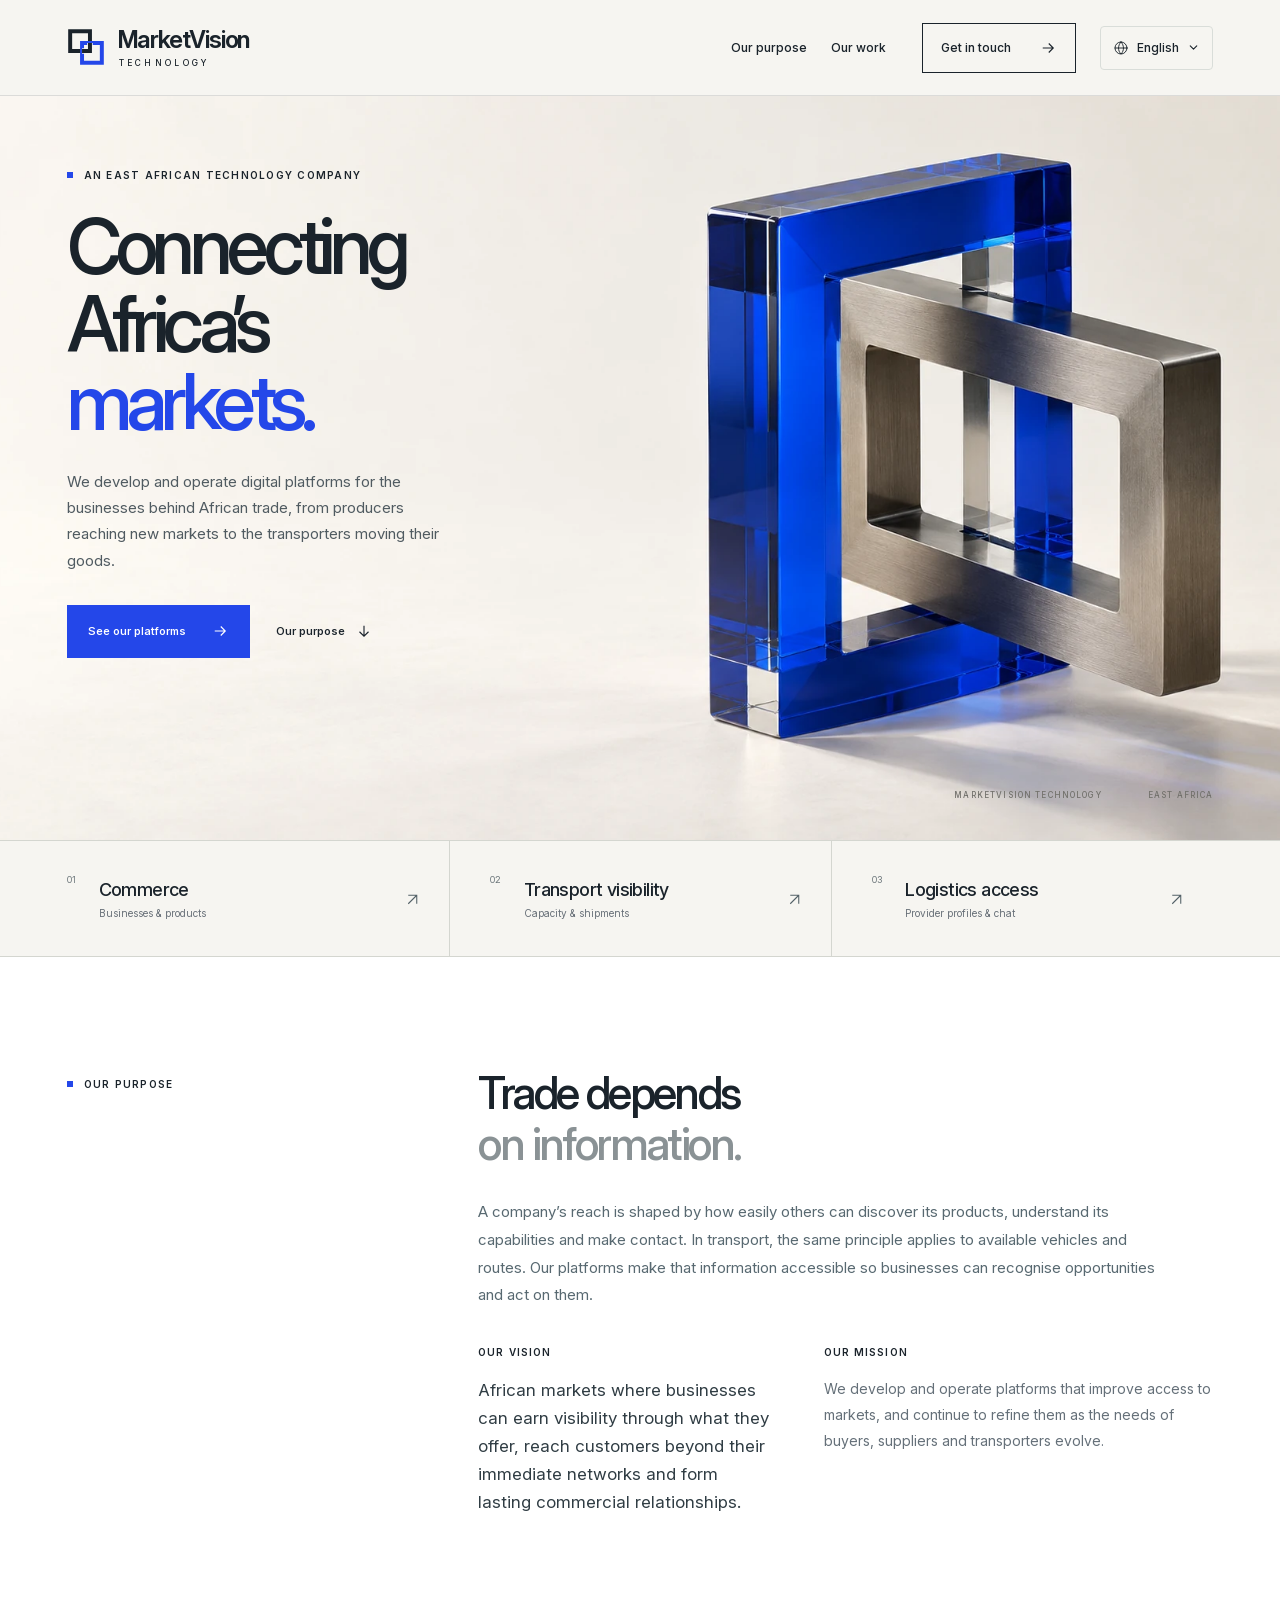
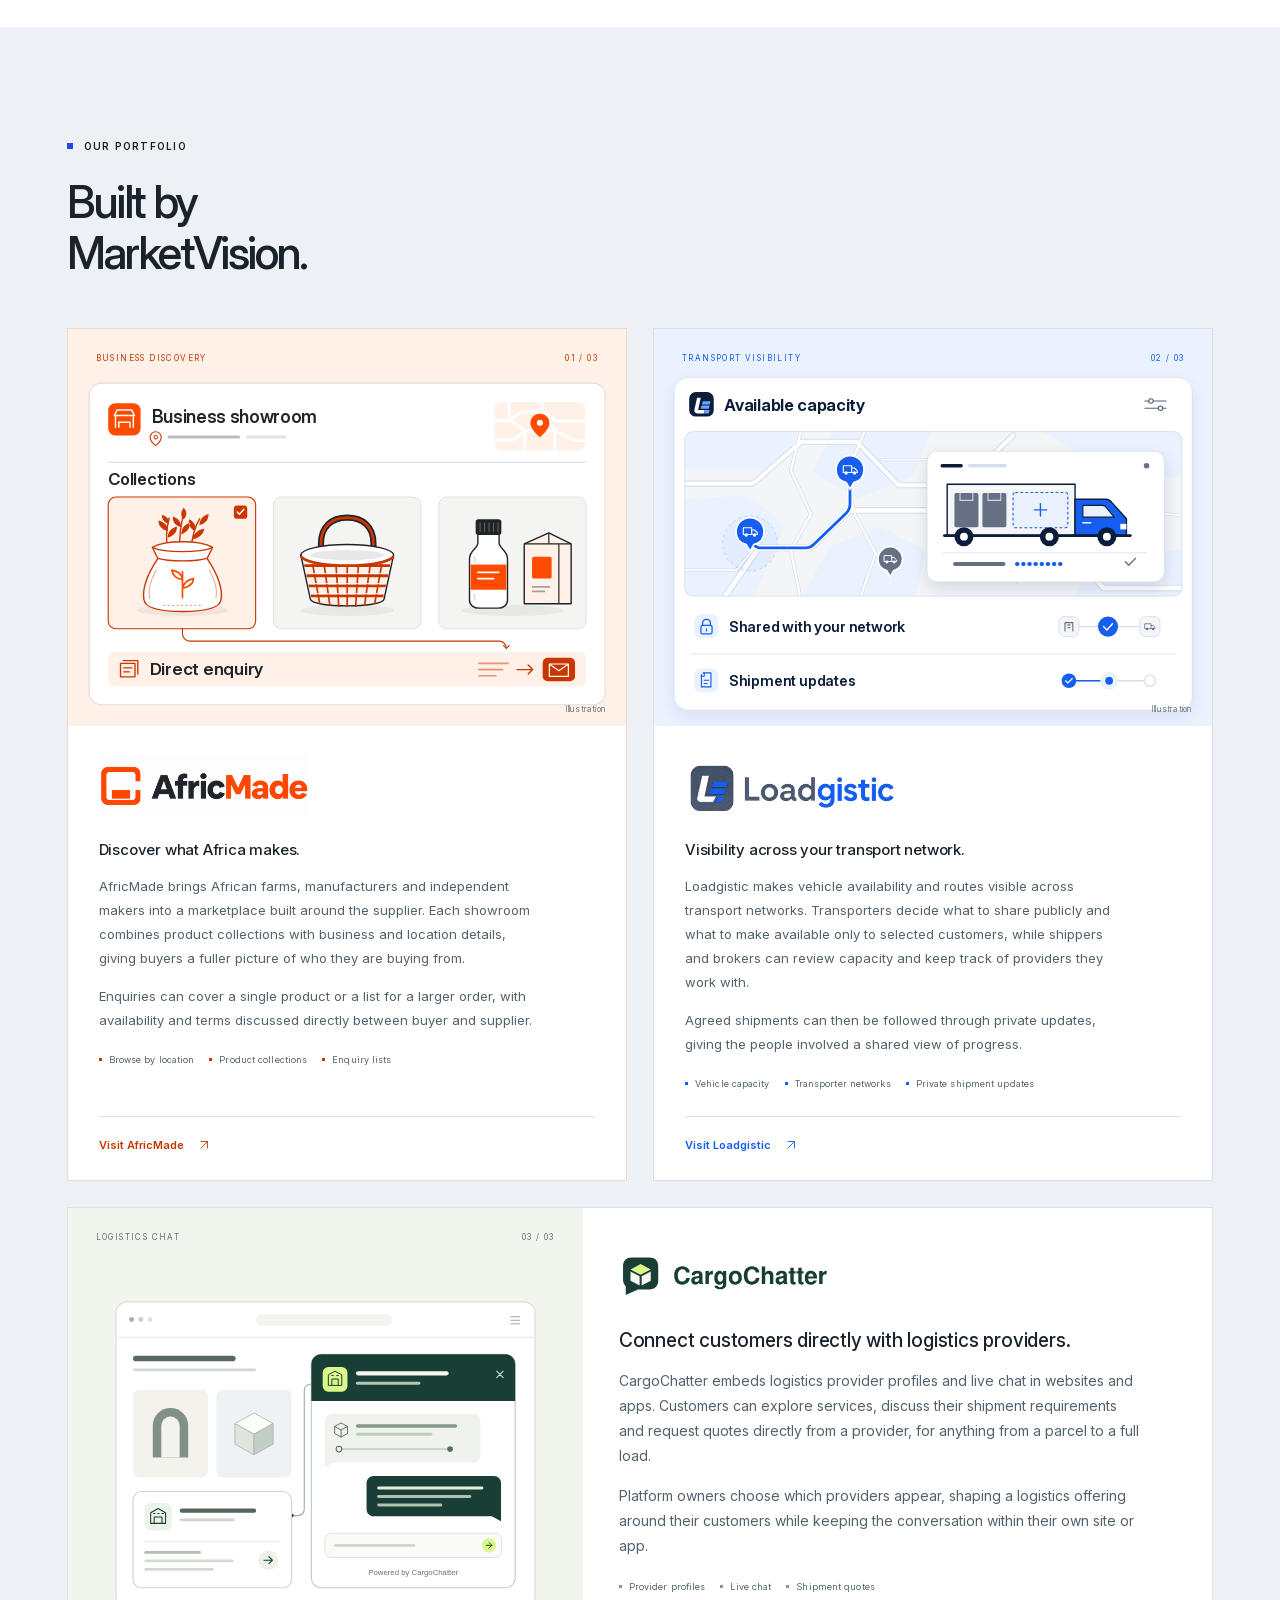
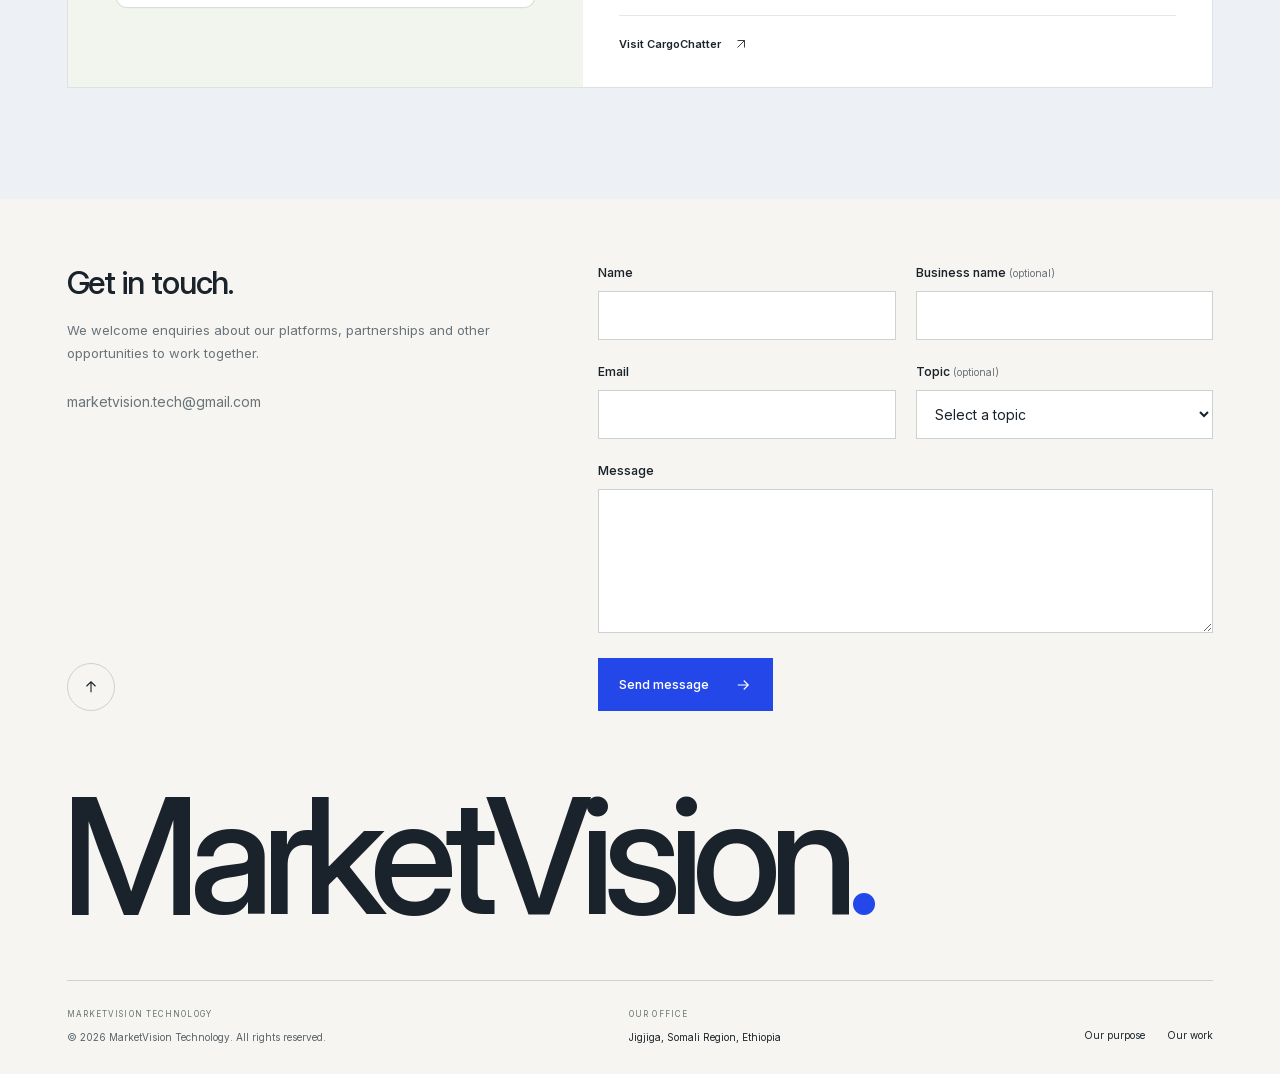
==== index.html @ f19cffad "Present MarketVision as the company behind its own platforms Remove the consulting and client-proces" ====
<!doctype html>
<html lang="en" dir="ltr">
<head>
  <meta charset="utf-8">
  <meta name="viewport" content="width=device-width, initial-scale=1">
  <meta name="theme-color" content="#f6f5f1">
  <title>MarketVision Technology — Connecting Africa’s Markets</title>
  <meta name="description" content="MarketVision Technology develops and operates platforms for African commerce, spanning business discovery, logistics communication and transport visibility.">
  <meta property="og:type" content="website">
  <meta property="og:title" content="MarketVision Technology — Connecting Africa’s Markets">
  <meta property="og:description" content="MarketVision Technology develops and operates platforms for African commerce, spanning business discovery, logistics communication and transport visibility.">
  <meta property="og:url" content="https://marketvisiontech.com/">
  <meta property="og:image" content="https://marketvisiontech.com/assets/marketvision-connect.webp">
  <meta property="og:image:alt" content="Interlocking blue and metal frames">
  <link rel="canonical" href="https://marketvisiontech.com/">
  <link rel="icon" type="image/svg+xml" href="./assets/mark.svg">
  <link rel="preload" href="./assets/inter-variable.woff2" as="font" type="font/woff2" crossorigin>
  <link rel="stylesheet" href="./styles.css?v=20261028-platform-company">
  <script type="application/json" id="site-copy">{"nav.open": "Open navigation", "nav.close": "Close navigation", "validation.required": "Please fill in this field.", "validation.email": "Please enter a valid email address.", "validation.invalid": "Please check this field.", "validation.tooLong": "Please shorten this entry.", "form.check": "Please check the highlighted fields.", "form.sendingButton": "Sending…", "form.unavailable": "The form is unavailable right now. Please try again later.", "form.refreshError": "We couldn’t send your message. Please refresh the page and try again.", "form.sending": "Sending your message…", "form.rejected": "Your message wasn’t sent. Your text is still in the form. Please try again.", "form.success": "Thanks. Your message has been sent.", "form.timeout": "We couldn’t confirm that your message was sent. Your text is still in the form. Please try again later.", "form.error": "We couldn’t confirm that your message was sent. Your text is still in the form. Please try again.", "form.send": "Send message"}</script><script src="./languages.js?v=20261028-platform-company" defer></script><script src="./script.js?v=20261028-platform-company" defer></script>
<meta property="og:locale" content="en_US"><link rel="alternate" hreflang="en" href="https://marketvisiontech.com/"><link rel="alternate" hreflang="am" href="https://marketvisiontech.com/am/"><meta property="og:locale:alternate" content="am_ET"><link rel="alternate" hreflang="om" href="https://marketvisiontech.com/om/"><meta property="og:locale:alternate" content="om_ET"><link rel="alternate" hreflang="so" href="https://marketvisiontech.com/so/"><meta property="og:locale:alternate" content="so_ET"><link rel="alternate" hreflang="x-default" href="https://marketvisiontech.com/"><link rel="stylesheet" href="./languages.css?v=20261028-platform-company"></head>
<body>
  <a class="skip-link" href="#main">Skip to content</a>
  <header class="site-header">
    <div class="wrap header-inner">
      <a class="brand" href="#top" aria-label="MarketVision Technology home">
        <img src="./assets/mark.svg" width="40" height="40" alt="">
        <span class="brand-type" lang="en">MarketVision<span>TECHNOLOGY</span></span>
      </a>
      <nav class="primary-nav" id="primary-nav" aria-label="Main navigation">
        <a href="#vision">Our purpose</a><a href="#platforms">Our work</a><a class="nav-cta" href="#contact">Get in touch <svg aria-hidden="true" viewbox="0 0 24 24"><path d="M5 12h14M13 6l6 6-6 6"></path></svg></a>
      </nav>
    <details class="language-switcher" data-language-switcher>
      <summary aria-label="Choose language: English"><svg class="language-globe" viewbox="0 0 24 24" fill="none" aria-hidden="true"><circle cx="12" cy="12" r="9"></circle><path d="M3 12h18M12 3c5 5 5 13 0 18-5-5-5-13 0-18Z"></path></svg><span class="language-current" lang="en">English</span><svg class="language-chevron" viewbox="0 0 16 16" fill="none" aria-hidden="true"><path d="m4 6 4 4 4-4"></path></svg></summary>
      <div class="language-options" aria-label="Choose language"><a href="./" lang="en" hreflang="en" data-language-link="en" aria-current="page"><span>English</span><svg viewbox="0 0 20 20" fill="none" aria-hidden="true"><path d="m4 10 4 4 8-8"></path></svg></a><a href="./am/" lang="am" hreflang="am" data-language-link="am"><span>አማርኛ</span><svg viewbox="0 0 20 20" fill="none" aria-hidden="true"><path d="m4 10 4 4 8-8"></path></svg></a><a href="./om/" lang="om" hreflang="om" data-language-link="om"><span>Afaan Oromoo</span><svg viewbox="0 0 20 20" fill="none" aria-hidden="true"><path d="m4 10 4 4 8-8"></path></svg></a><a href="./so/" lang="so" hreflang="so" data-language-link="so"><span>Soomaali</span><svg viewbox="0 0 20 20" fill="none" aria-hidden="true"><path d="m4 10 4 4 8-8"></path></svg></a></div>
    </details><button class="menu-toggle" id="menu-toggle" type="button" aria-expanded="false" aria-controls="primary-nav" aria-label="Open menu"><span></span><span></span></button>
      </div>
  </header>
  <main id="main">
    <section class="hero" id="top" aria-labelledby="hero-title">
      <img class="hero-art" src="./assets/marketvision-connect.webp" width="1659" height="948" fetchpriority="high" alt="">
      <div class="wrap hero-inner">
        <div class="hero-copy">
          <p class="eyebrow"><span class="small-square"></span> AN EAST AFRICAN TECHNOLOGY COMPANY</p>
          <h1 id="hero-title">Connecting<br>Africa’s<br><span>markets.</span></h1>
          <p class="hero-description">We develop and operate digital platforms for the businesses behind African trade, from producers reaching new markets to the transporters moving their goods.</p>
          <div class="hero-actions">
            <a class="button button-blue" href="#platforms">See our platforms <svg aria-hidden="true" viewbox="0 0 24 24"><path d="M5 12h14M13 6l6 6-6 6"></path></svg></a>
            <a class="text-link" href="#vision">Our purpose <svg aria-hidden="true" viewbox="0 0 24 24"><path d="M12 5v14m-6-6 6 6 6-6"></path></svg></a>
          </div>
        </div>
        <div class="hero-caption" aria-hidden="true"><span>MARKETVISION TECHNOLOGY</span><span>EAST AFRICA</span></div>
      </div>
      <div class="sector-band"><div class="wrap sector-inner">
        <a href="#africmade"><span class="sector-number">01</span><span>Commerce<small>Businesses &amp; products</small></span><svg aria-hidden="true" viewbox="0 0 24 24"><path d="M6 18 18 6M6 6h12v12"></path></svg></a>
        <a href="#loadgistic"><span class="sector-number">02</span><span>Transport visibility<small>Capacity &amp; shipments</small></span><svg aria-hidden="true" viewbox="0 0 24 24"><path d="M6 18 18 6M6 6h12v12"></path></svg></a>
        <a href="#cargochatter"><span class="sector-number">03</span><span>Logistics access<small>Provider profiles &amp; chat</small></span><svg aria-hidden="true" viewbox="0 0 24 24"><path d="M6 18 18 6M6 6h12v12"></path></svg></a>
      </div></div>
    </section>
    <section class="vision section-space" id="vision" aria-labelledby="vision-title">
      <div class="wrap vision-grid">
        <div class="section-label"><span class="small-square"></span> OUR PURPOSE</div>
        <div class="vision-content">
          <h2 id="vision-title">Trade depends<br><span class="muted-heading">on information.</span></h2>
          <p class="vision-context">A company’s reach is shaped by how easily others can discover its products, understand its capabilities and make contact. In transport, the same principle applies to available vehicles and routes. Our platforms make that information accessible so businesses can recognise opportunities and act on them.</p>
          <div class="vision-copy">
            <div class="purpose-statement"><h3>Our vision</h3><p>African markets where businesses can earn visibility through what they offer, reach customers beyond their immediate networks and form lasting commercial relationships.</p></div>
            <div class="purpose-statement"><h3>Our mission</h3><p>We develop and operate platforms that improve access to markets, and continue to refine them as the needs of buyers, suppliers and transporters evolve.</p></div>
          </div>
        </div>
      </div>
    </section>
    <section class="platforms section-space" id="platforms" aria-labelledby="platforms-title">
      <div class="wrap">
        <div class="section-heading"><div><p class="section-label"><span class="small-square"></span> OUR PORTFOLIO</p><h2 id="platforms-title">Built by<br>MarketVision.</h2></div></div>
        <div class="platform-grid">
          <article id="africmade" class="platform platform-africmade">
            <div class="platform-art"><div class="platform-art-top"><span>BUSINESS DISCOVERY</span><span>01 / 03</span></div><svg xmlns="http://www.w3.org/2000/svg" class="platform-illustration" width="1000" height="650" viewbox="0 0 1000 650" fill="none" role="img" focusable="false" aria-describedby="africmade-desc" aria-label="Illustration of an AfricMade supplier showroom" data-platform-illustration="africmade">
  <title id="africmade-title">AfricMade showroom illustration</title>
  <desc id="africmade-desc">Farm produce, handmade goods and manufactured products in a supplier showroom, with a location map and an enquiry form.</desc>
  <rect width="1000" height="650" fill="#FFF0E8"></rect>
  <rect x="38" y="36" width="924" height="576" rx="22" fill="#FFFFFF" stroke="#DEDFDD" stroke-width="2"></rect>

  <!-- Supplier identity and a small, static geographic-discovery cue. -->
  <rect x="72" y="72" width="58" height="58" rx="13" fill="#FF4B00"></rect>
  <path d="M85 115V94H117V115M91 115V106H111V115M83 94L88 84H114L119 94H83Z" stroke="#FFFFFF" stroke-width="2.6" stroke-linecap="round" stroke-linejoin="round"></path>
  <text x="150" y="107" fill="#202428" font-family="inherit" font-size="32" font-weight="600" letter-spacing="-.6">Business showroom</text>
  <path d="M157 123C151.5 123 147 127.4 147 133C147 140 157 148 157 148S167 140 167 133C167 127.4 162.5 123 157 123Z" stroke="#C93600" stroke-width="2" stroke-linejoin="round"></path>
  <circle cx="157" cy="133" r="3" stroke="#C93600" stroke-width="1.8"></circle>
  <rect x="178" y="130" width="130" height="5" rx="2.5" fill="#202428" opacity=".3"></rect>
  <rect x="319" y="130" width="72" height="5" rx="2.5" fill="#202428" opacity=".12"></rect>
  <rect x="764" y="70" width="162" height="86" rx="12" fill="#FFF0E8"></rect>
  <path d="M790 70V102L818 120V156M764 103H790L813 87H853L874 104H926M849 70V91L872 118V156M764 138H797L817 122H875L906 139H926" stroke="#FFFFFF" stroke-width="5" stroke-linejoin="round"></path>
  <path d="M845 91C835.6 91 828 98.4 828 107.8C828 119 845 133 845 133S862 119 862 107.8C862 98.4 854.4 91 845 91Z" fill="#FF4B00"></path>
  <circle cx="845" cy="107" r="5.5" fill="#FFFFFF"></circle>
  <path d="M72 178H928" stroke="#DEDFDD" stroke-width="2"></path>

  <text x="72" y="218" fill="#202428" font-family="inherit" font-size="30" font-weight="600" letter-spacing="-.45">Collections</text>

  <!-- Three recognizable product types, without invented listings or prices. -->
  <rect x="72" y="240" width="264" height="236" rx="14" fill="#FFF0E8" stroke="#C93600" stroke-width="2"></rect>
  <rect x="368" y="240" width="264" height="236" rx="14" fill="#F4F4F2" stroke="#DEDFDD" stroke-width="1.5"></rect>
  <rect x="664" y="240" width="264" height="236" rx="14" fill="#F4F4F2" stroke="#DEDFDD" stroke-width="1.5"></rect>
  <rect x="297" y="255" width="24" height="24" rx="6" fill="#C93600"></rect>
  <path d="m303 267 4 4 8-9" stroke="#FFFFFF" stroke-width="2.5" stroke-linecap="round" stroke-linejoin="round"></path>

  <!-- Farm produce: a stitched grain sack and three wheat stems. -->
  <ellipse cx="205" cy="443" rx="82" ry="10" fill="#202428" opacity=".06"></ellipse>
  <path d="M179 336C175 316 177 293 181 278M200 337C199 306 203 284 208 268M220 337C221 314 228 291 236 279" stroke="#C93600" stroke-width="2.5" stroke-linecap="round"></path>
  <path d="M179 301C167 298 162 291 162 282C174 285 179 292 179 301ZM179 313C190 309 196 302 195 293C184 296 178 304 179 313ZM181 288C171 285 168 279 168 272C178 274 181 280 181 288ZM202 294C190 290 187 283 188 275C199 279 203 286 202 294ZM203 307C215 302 219 294 218 286C207 290 203 297 203 307ZM207 280C201 274 202 266 207 259C214 266 213 274 207 280ZM227 301C217 295 215 288 217 280C227 285 230 293 227 301ZM223 316C236 313 243 306 244 297C232 299 225 306 223 316ZM235 290C237 278 244 272 252 271C251 283 244 289 235 290Z" fill="#C93600"></path>
  <path d="M151 330C165 322 186 320 205 320C224 320 245 322 259 330L249 350C267 377 278 401 274 424C272 439 246 445 205 445C164 445 138 439 136 424C132 401 143 377 161 350L151 330Z" fill="#FFFFFF" stroke="#C93600" stroke-width="2.5" stroke-linejoin="round"></path>
  <path d="M153 331C173 340 236 340 257 331M161 350C180 356 230 356 249 350" stroke="#C93600" stroke-width="2.3" stroke-linecap="round"></path>
  <path d="M158 371C147 390 143 408 146 422M253 371C264 390 268 408 265 421" stroke="#C93600" stroke-width="2" stroke-linecap="round" opacity=".4"></path>
  <path d="M171 434H239" stroke="#C93600" stroke-width="2" stroke-linecap="round" stroke-dasharray="2 6" opacity=".45"></path>
  <path d="M205 420V374M205 388C193 386 187 379 186 371C197 373 204 380 205 388ZM205 403C217 401 224 394 225 386C214 388 207 395 205 403Z" stroke="#FF4B00" stroke-width="3" stroke-linecap="round" stroke-linejoin="round"></path>

  <!-- Artisan work: a basket with a handle, a defined rim and woven bands. -->
  <ellipse cx="500" cy="443" rx="84" ry="10" fill="#202428" opacity=".06"></ellipse>
  <path d="M453 352V323C453 293 472 277 500 277C528 277 547 293 547 323V352" stroke="#202428" stroke-width="11" stroke-linecap="round"></path>
  <path d="M453 352V323C453 293 472 277 500 277C528 277 547 293 547 323V352" stroke="#C93600" stroke-width="5" stroke-linecap="round"></path>
  <path d="M417 344L434 423C437 439 563 439 566 423L583 344H417Z" fill="#FFF0E8" stroke="#202428" stroke-width="2.5" stroke-linejoin="round"></path>
  <path d="M423 363H577M427 381H573M431 399H569M435 417H565" stroke="#C93600" stroke-width="5"></path>
  <path d="M436 349L451 432M457 349L469 435M479 349L485 437M500 349V437M521 349L515 437M543 349L531 435M564 349L549 432" stroke="#C93600" stroke-width="3"></path>
  <path d="M425 359H575M429 377H571M433 395H567M437 413H563" stroke="#FFFFFF" stroke-width="2" opacity=".8"></path>
  <ellipse cx="500" cy="344" rx="83" ry="19" fill="#FFFFFF" stroke="#202428" stroke-width="2.5"></ellipse>
  <ellipse cx="500" cy="344" rx="67" ry="9" fill="#202428" opacity=".1"></ellipse>
  <path d="M418 348C439 368 561 368 582 348" stroke="#C93600" stroke-width="5" stroke-linecap="round"></path>

  <!-- Manufactured goods: a capped bottle and folded retail packaging. -->
  <ellipse cx="796" cy="443" rx="91" ry="10" fill="#202428" opacity=".06"></ellipse>
  <path d="M817 324L861 304L901 324V431H817V324Z" fill="#FFF0E8" stroke="#202428" stroke-width="2.5" stroke-linejoin="round"></path>
  <path d="M817 324H901M861 304V324M879 325V431" stroke="#202428" stroke-width="2.1" stroke-linejoin="round"></path>
  <rect x="831" y="347" width="35" height="39" rx="3" fill="#FF4B00"></rect>
  <path d="M832 401H862M832 409H853" stroke="#202428" stroke-width="3" stroke-linecap="round" opacity=".4"></path>
  <path d="M734 302H772V322C772 332 787 336 787 350V425C787 434 779 439 770 439H736C727 439 719 434 719 425V350C719 336 734 332 734 322V302Z" fill="#FFFFFF" stroke="#202428" stroke-width="2.5" stroke-linejoin="round"></path>
  <rect x="730" y="280" width="46" height="28" rx="5" fill="#202428"></rect>
  <path d="M738 286V302M746 286V302M754 286V302M762 286V302M770 286V302" stroke="#FFFFFF" stroke-width="1.6" opacity=".35"></path>
  <rect x="721" y="361" width="64" height="45" fill="#FF4B00"></rect>
  <path d="M734 375H771M734 386H762" stroke="#FFFFFF" stroke-width="3.2" stroke-linecap="round"></path>
  <path d="M728 348V357M728 414V424" stroke="#DEDFDD" stroke-width="3" stroke-linecap="round"></path>

  <!-- A selected item joins an enquiry list; the next action is an inbox enquiry. -->
  <path d="M205 476V485C205 492 211 498 218 498H772C779 498 785 504 785 511" stroke="#C93600" stroke-width="2" stroke-linecap="round"></path>
  <path d="m780 506 5 5 5-5" stroke="#C93600" stroke-width="2" stroke-linecap="round" stroke-linejoin="round"></path>
  <rect x="72" y="517" width="856" height="62" rx="12" fill="#FFF0E8"></rect>
  <path d="M94 538H120V562H94V538ZM99 533H125V557M100 546H114M100 553H110" stroke="#C93600" stroke-width="2.4" stroke-linecap="round" stroke-linejoin="round"></path>
  <text x="146" y="559" fill="#202428" font-family="inherit" font-size="31" font-weight="600" letter-spacing="-.45">Direct enquiry</text>
  <path d="M736 538H788M736 549H778M736 560H766" stroke="#C93600" stroke-width="3" stroke-linecap="round" opacity=".5"></path>
  <path d="M804 549H832M824 541L832 549L824 557" stroke="#C93600" stroke-width="2.5" stroke-linecap="round" stroke-linejoin="round"></path>
  <rect x="850" y="528" width="58" height="42" rx="9" fill="#C93600"></rect>
  <path d="M862 539H896V561H862V539ZM863 540L879 551L895 540" stroke="#FFFFFF" stroke-width="2.2" stroke-linecap="round" stroke-linejoin="round"></path>
</svg><span class="illustration-note">Illustration</span></div>
            <div class="platform-content">
              <div class="platform-title"><h3 class="platform-logo-frame"><img class="platform-logo platform-logo-africmade" src="./assets/africmade-logo.webp?v=20261024-showroom" width="1942" height="809" loading="lazy" alt="AfricMade"></h3></div>
              <p class="platform-subtitle">Discover what Africa makes.</p>
              <p>AfricMade brings African farms, manufacturers and independent makers into a marketplace built around the supplier. Each showroom combines product collections with business and location details, giving buyers a fuller picture of who they are buying from.</p>
              <p class="platform-detail">Enquiries can cover a single product or a list for a larger order, with availability and terms discussed directly between buyer and supplier.</p>
              <ul class="feature-list" aria-label="AfricMade features"><li>Browse by location</li><li>Product collections</li><li>Enquiry lists</li></ul>
              <div class="platform-bottom"><a class="external-link" href="https://africmade.com/" target="_blank" rel="noopener noreferrer">Visit AfricMade <svg aria-hidden="true" viewbox="0 0 24 24"><path d="M6 18 18 6M6 6h12v12"></path></svg><span class="sr-only"> (opens in a new tab)</span></a></div>
            </div>
          </article>
          <article id="loadgistic" class="platform platform-loadgistic">
            <div class="platform-art"><div class="platform-art-top"><span>TRANSPORT VISIBILITY</span><span>02 / 03</span></div><svg xmlns="http://www.w3.org/2000/svg" xmlns:xlink="http://www.w3.org/1999/xlink" width="1000" height="650" viewbox="0 0 1000 650" fill="none" class="platform-illustration" role="img" focusable="false" aria-describedby="loadgistic-desc" aria-label="Illustration of the Loadgistic transport map" data-platform-illustration="loadgistic">
  <title id="loadgistic-title">Loadgistic transport map illustration</title>
  <desc id="loadgistic-desc">A map of vehicles and routes beside a truck showing available cargo space, a private sharing option and shipment progress.</desc>
  <defs>
    <filter id="lgv-dashboard-shadow" x="-10%" y="-12%" width="120%" height="130%" color-interpolation-filters="sRGB">
      <fegaussianblur in="SourceAlpha" stddeviation="12" result="lgv-panel-blur"></fegaussianblur>
      <feoffset in="lgv-panel-blur" dy="10" result="lgv-panel-offset"></feoffset>
      <feflood flood-color="#0B1D3A" flood-opacity=".07" result="lgv-panel-color"></feflood>
      <fecomposite in="lgv-panel-color" in2="lgv-panel-offset" operator="in" result="lgv-panel-shadow"></fecomposite>
      <femerge><femergenode in="lgv-panel-shadow"></femergenode><femergenode in="SourceGraphic"></femergenode></femerge>
    </filter>
    <filter id="lgv-truck-shadow" x="-15%" y="-20%" width="130%" height="145%" color-interpolation-filters="sRGB">
      <fegaussianblur in="SourceAlpha" stddeviation="13" result="lgv-truck-blur"></fegaussianblur>
      <feoffset in="lgv-truck-blur" dy="10" result="lgv-truck-offset"></feoffset>
      <feflood flood-color="#0B1D3A" flood-opacity=".12" result="lgv-truck-color"></feflood>
      <fecomposite in="lgv-truck-color" in2="lgv-truck-offset" operator="in" result="lgv-truck-shadow-layer"></fecomposite>
      <femerge><femergenode in="lgv-truck-shadow-layer"></femergenode><femergenode in="SourceGraphic"></femergenode></femerge>
    </filter>
    <clippath id="lgv-map-clip">
      <rect x="54" y="122" width="892" height="296" rx="16"></rect>
    </clippath>
    <g id="lgv-vehicle-glyph" stroke="currentColor" stroke-width="2" stroke-linecap="round" stroke-linejoin="round">
      <path d="M-12-7H3V5H-12Z"></path>
      <path d="M3-3H8L13 2V5H3"></path>
      <circle cx="-7" cy="6" r="3" fill="currentColor" stroke="none"></circle>
      <circle cx="8" cy="6" r="3" fill="currentColor" stroke="none"></circle>
    </g>
  </defs>

  <rect width="1000" height="650" fill="#EAF1FF"></rect>
  <rect x="36" y="26" width="928" height="596" rx="25" fill="#FFFFFF" stroke="#D7DFEB" stroke-width="1.5" filter="url(#lgv-dashboard-shadow)"></rect>

  <!-- Loadgistic's compact mark anchors a single capacity workspace. -->
  <rect x="63" y="52" width="44" height="44" rx="12" fill="#0B1D3A"></rect>
  <g transform="translate(64 52) scale(.087)">
    <path d="M151 120H227L172 370H309L291 440H155C112 440 87 405 97 361L151 120Z" fill="#FFFFFF"></path>
    <path d="M270 191H407C422 191 430 203 424 217L407 257H247L266 203C268 196 276 191 280 191Z M246 279H389C403 279 410 290 405 303L387 346H222L240 292C242 285 244 282 246 279Z M316 370H393C406 370 412 380 407 392L387 440H291L311 384C313 377 315 373 316 370Z" fill="#6BA5FF"></path>
  </g>
  <text x="126" y="86" fill="#0B1D3A" font-size="30" font-weight="650" letter-spacing="-.55" font-family="inherit">Available capacity</text>
  <g stroke="#526375" stroke-width="2" stroke-linecap="round" aria-hidden="true">
    <path d="M879 68H917M879 81H917"></path>
    <circle cx="890" cy="68" r="4" fill="#FFFFFF"></circle>
    <circle cx="907" cy="81" r="4" fill="#FFFFFF"></circle>
  </g>

  <!-- A schematic map uses static pins and unnamed routes, without live positions. -->
  <g clip-path="url(#lgv-map-clip)" aria-hidden="true">
    <rect x="54" y="122" width="892" height="296" fill="#F3F5F7"></rect>
    <path d="M54 122H262L218 191H54Z M54 244L165 237L235 290L178 418H54Z M322 122H497L462 204L364 242L284 195Z M315 329L404 293L488 336L468 418H266Z M696 122H946V207L818 194Z M788 353L946 333V418H752Z" fill="#EAF1FF"></path>
    <g stroke="#D7DFEB" stroke-linecap="round" stroke-linejoin="round">
      <path d="M39 216L177 216L264 141L363 141L438 219L549 219L643 130" stroke-width="11"></path>
      <path d="M117 432L188 331L280 331L351 264L493 264L560 333L742 333L805 403L956 403" stroke-width="12"></path>
      <path d="M266 111L245 192L281 271L245 335L264 430M382 111L344 201L360 272L397 341L366 430" stroke-width="7"></path>
      <path d="M51 371L147 371L204 303M407 173H545M650 392L699 298L803 258L953 274" stroke-width="6"></path>
    </g>
    <g stroke="#FFFFFF" stroke-linecap="round" stroke-linejoin="round">
      <path d="M39 216L177 216L264 141L363 141L438 219L549 219L643 130" stroke-width="7"></path>
      <path d="M117 432L188 331L280 331L351 264L493 264L560 333L742 333L805 403L956 403" stroke-width="8"></path>
      <path d="M266 111L245 192L281 271L245 335L264 430M382 111L344 201L360 272L397 341L366 430" stroke-width="4"></path>
      <path d="M51 371L147 371L204 303M407 173H545M650 392L699 298L803 258L953 274" stroke-width="3"></path>
    </g>

    <circle cx="172" cy="323" r="49" fill="#155EEF" fill-opacity=".035" stroke="#155EEF" stroke-opacity=".25" stroke-width="1.5" stroke-dasharray="5 6"></circle>
    <path d="M172 323L187 331H272C277 331 282 329 286 325L344 269C348 265 351 259 351 253V218" stroke="#FFFFFF" stroke-width="10" stroke-linecap="round" stroke-linejoin="round"></path>
    <path d="M172 323L187 331H272C277 331 282 329 286 325L344 269C348 265 351 259 351 253V218" stroke="#155EEF" stroke-width="5" stroke-linecap="round" stroke-linejoin="round"></path>

    <g transform="translate(172 310)">
      <path d="M0 27L-7 15C-19 12-25 3-25-8C-25-22-14-33 0-33C14-33 25-22 25-8C25 3 19 12 7 15Z" fill="#155EEF" stroke="#FFFFFF" stroke-width="3"></path>
      <use xlink:href="#lgv-vehicle-glyph" transform="translate(0 -8)" color="#FFFFFF"></use>
    </g>
    <g transform="translate(351 199)">
      <path d="M0 27L-7 15C-19 12-25 3-25-8C-25-22-14-33 0-33C14-33 25-22 25-8C25 3 19 12 7 15Z" fill="#155EEF" stroke="#FFFFFF" stroke-width="3"></path>
      <use xlink:href="#lgv-vehicle-glyph" transform="translate(0 -8)" color="#FFFFFF"></use>
    </g>
    <g transform="translate(423 359)">
      <path d="M0 24L-6 13C-16 10-22 2-22-8C-22-20-12-30 0-30C12-30 22-20 22-8C22 2 16 10 6 13Z" fill="#667085" stroke="#FFFFFF" stroke-width="3"></path>
      <use xlink:href="#lgv-vehicle-glyph" transform="translate(0 -8) scale(.87)" color="#FFFFFF"></use>
    </g>
  </g>
  <rect x="54.75" y="122.75" width="890.5" height="294.5" rx="15.25" stroke="#D7DFEB" stroke-width="1.5"></rect>

  <!-- The foreground vehicle makes occupied and available cargo space tangible. -->
  <g aria-hidden="true">
    <rect x="489" y="158" width="425" height="234" rx="18" fill="#FFFFFF" stroke="#D7DFEB" stroke-width="1.5" filter="url(#lgv-truck-shadow)"></rect>
    <rect x="513" y="181" width="40" height="6" rx="3" fill="#0B1D3A"></rect>
    <rect x="562" y="181" width="70" height="6" rx="3" fill="#D7DFEB"></rect>
    <circle cx="882" cy="184" r="5" fill="#667085"></circle>

    <path d="M525 217H754V309H525Z" fill="#F3F5F7" stroke="#0B1D3A" stroke-width="2.5" stroke-linejoin="round"></path>
    <path d="M533 224H746" stroke="#FFFFFF" stroke-width="2"></path>
    <rect x="538" y="233" width="43" height="61" rx="3" fill="#667085"></rect>
    <rect x="588" y="233" width="43" height="61" rx="3" fill="#667085"></rect>
    <path d="M548 233V246H571V233M598 233V246H621V233" stroke="#FFFFFF" stroke-opacity=".7" stroke-width="2"></path>
    <rect x="643" y="232" width="98" height="63" rx="4" fill="#EAF1FF" stroke="#155EEF" stroke-width="2" stroke-dasharray="5 4"></rect>
    <path d="M681 263H703M692 252V274" stroke="#155EEF" stroke-width="2.5" stroke-linecap="round"></path>

    <path d="M754 244H809C814 244 817 246 820 250L846 279V309H754Z" fill="#155EEF" stroke="#0B1D3A" stroke-width="2.5" stroke-linejoin="round"></path>
    <path d="M768 255H803C806 255 808 256 810 259L824 276H768Z" fill="#EAF1FF" stroke="#0B1D3A" stroke-width="2" stroke-linejoin="round"></path>
    <path d="M768 286H782" stroke="#FFFFFF" stroke-width="2.5" stroke-linecap="round"></path>
    <path d="M835 288H846V298H835Z" fill="#FFFFFF"></path>
    <path d="M520 309H853" stroke="#0B1D3A" stroke-width="5" stroke-linecap="round"></path>
    <circle cx="555" cy="311" r="17" fill="#0B1D3A"></circle>
    <circle cx="555" cy="311" r="7" fill="#FFFFFF"></circle>
    <circle cx="708" cy="311" r="17" fill="#0B1D3A"></circle>
    <circle cx="708" cy="311" r="7" fill="#FFFFFF"></circle>
    <circle cx="811" cy="311" r="17" fill="#0B1D3A"></circle>
    <circle cx="811" cy="311" r="7" fill="#FFFFFF"></circle>
    <path d="M518 340H882" stroke="#D7DFEB" stroke-width="1.5" stroke-linecap="round"></path>
    <path d="M539 360H626" stroke="#667085" stroke-width="7" stroke-linecap="round"></path>
    <path d="M650 360H737" stroke="#155EEF" stroke-width="7" stroke-linecap="round" stroke-dasharray="1 10"></path>
    <path d="M844 356L850 362L862 350" stroke="#667085" stroke-width="2.5" stroke-linecap="round" stroke-linejoin="round"></path>
  </g>

  <!-- Wide rows preserve the translated labels and keep the sharing model visible. -->
  <path d="M65 521H935" stroke="#D7DFEB" stroke-width="1.5"></path>
  <g aria-hidden="true">
    <rect x="72" y="450" width="43" height="43" rx="12" fill="#EAF1FF"></rect>
    <path d="M87 470V466C87 462 90 459 94 459C98 459 101 462 101 466V470" stroke="#155EEF" stroke-width="2.2" stroke-linecap="round"></path>
    <rect x="84" y="470" width="20" height="15" rx="3" stroke="#155EEF" stroke-width="2.2"></rect>
    <path d="M94 476V480" stroke="#155EEF" stroke-width="2" stroke-linecap="round"></path>
    <path d="M760 472H803M823 472H871" stroke="#D7DFEB" stroke-width="2.5" stroke-linecap="round"></path>
    <rect x="725" y="454" width="36" height="36" rx="10" fill="#F3F5F7" stroke="#D7DFEB" stroke-width="1.5"></rect>
    <path d="M736 480V465H750V480M741 469H745M741 474H745" stroke="#667085" stroke-width="2" stroke-linecap="round" stroke-linejoin="round"></path>
    <circle cx="813" cy="472" r="18" fill="#155EEF"></circle>
    <path d="M805 472L811 478L821 467" stroke="#FFFFFF" stroke-width="2.5" stroke-linecap="round" stroke-linejoin="round"></path>
    <rect x="870" y="454" width="36" height="36" rx="10" fill="#F3F5F7" stroke="#D7DFEB" stroke-width="1.5"></rect>
    <use xlink:href="#lgv-vehicle-glyph" transform="translate(888 472) scale(.72)" color="#667085"></use>
  </g>
  <text x="134" y="481" fill="#0B1D3A" font-size="26" font-weight="600" letter-spacing="-.35" font-family="inherit">Shared with your network</text>

  <g aria-hidden="true">
    <rect x="72" y="547" width="43" height="43" rx="12" fill="#EAF1FF"></rect>
    <path d="M88 555H102V580H85V558" stroke="#155EEF" stroke-width="2" stroke-linecap="round" stroke-linejoin="round"></path>
    <path d="M90 555V561H84M90 568H98M90 574H95" stroke="#155EEF" stroke-width="2" stroke-linecap="round" stroke-linejoin="round"></path>
    <path d="M744 569H888" stroke="#D7DFEB" stroke-width="3" stroke-linecap="round"></path>
    <path d="M744 569H815" stroke="#155EEF" stroke-width="3" stroke-linecap="round"></path>
    <circle cx="743" cy="569" r="13" fill="#155EEF"></circle>
    <path d="M737 569L741 573L749 565" stroke="#FFFFFF" stroke-width="2" stroke-linecap="round" stroke-linejoin="round"></path>
    <circle cx="815" cy="569" r="16" fill="#EAF1FF"></circle>
    <circle cx="815" cy="569" r="8" fill="#155EEF" stroke="#FFFFFF" stroke-width="2"></circle>
    <circle cx="888" cy="569" r="10" fill="#FFFFFF" stroke="#D7DFEB" stroke-width="2.5"></circle>
  </g>
  <text x="134" y="578" fill="#0B1D3A" font-size="26" font-weight="600" letter-spacing="-.35" font-family="inherit">Shipment updates</text>
</svg><span class="illustration-note">Illustration</span></div>
            <div class="platform-content">
              <div class="platform-title"><h3><img class="platform-logo" src="./assets/loadgistic-logo.png" width="1510" height="390" loading="lazy" alt="Loadgistic"></h3></div>
              <p class="platform-subtitle">Visibility across your transport network.</p>
              <p>Loadgistic makes vehicle availability and routes visible across transport networks. Transporters decide what to share publicly and what to make available only to selected customers, while shippers and brokers can review capacity and keep track of providers they work with.</p>
              <p class="platform-detail">Agreed shipments can then be followed through private updates, giving the people involved a shared view of progress.</p>
              <ul class="feature-list" aria-label="Loadgistic features"><li>Vehicle capacity</li><li>Transporter networks</li><li>Private shipment updates</li></ul>
              <div class="platform-bottom"><a class="external-link" href="https://loadgistic.com/" target="_blank" rel="noopener noreferrer">Visit Loadgistic <svg aria-hidden="true" viewbox="0 0 24 24"><path d="M6 18 18 6M6 6h12v12"></path></svg><span class="sr-only"> (opens in a new tab)</span></a></div>
            </div>
          </article>
        </div>
        <article id="cargochatter" class="portfolio-business" aria-labelledby="cargochatter-name">
          <div class="business-art">
            <div class="platform-art-top"><span>LOGISTICS CHAT</span><span>03 / 03</span></div>
            <img src="./assets/cargochatter-visual.svg" width="640" height="520" loading="lazy" decoding="async" alt="Illustration of a logistics provider profile beside a chat window on a business website">
          </div>
          <div class="platform-content business-content">
            <div class="platform-title"><h3 id="cargochatter-name"><img class="platform-logo" src="./assets/cargochatter-logo.svg" width="311" height="64" loading="lazy" alt="CargoChatter"></h3></div>
            <p class="platform-subtitle">Connect customers directly with logistics providers.</p>
            <p>CargoChatter embeds logistics provider profiles and live chat in websites and apps. Customers can explore services, discuss their shipment requirements and request quotes directly from a provider, for anything from a parcel to a full load.</p>
            <p class="platform-detail">Platform owners choose which providers appear, shaping a logistics offering around their customers while keeping the conversation within their own site or app.</p>
            <ul class="feature-list" aria-label="CargoChatter features"><li>Provider profiles</li><li>Live chat</li><li>Shipment quotes</li></ul>
            <div class="platform-bottom"><a class="external-link" href="https://cargochatter.com/" target="_blank" rel="noopener noreferrer">Visit CargoChatter <svg aria-hidden="true" viewbox="0 0 24 24"><path d="M6 18 18 6M6 6h12v12"></path></svg><span class="sr-only"> (opens in a new tab)</span></a></div>
          </div>
        </article>
      </div>
    </section>
    </main>
  <footer class="site-footer" id="contact"><div class="wrap">
    <div class="footer-top has-contact-form">
      <div class="contact-copy">
        <h2 id="contact-title">Get in touch.</h2>
        <p>We welcome enquiries about our platforms, partnerships and other opportunities to work together.</p>
        <p class="contact-address">marketvision.tech@gmail.com</p>
      </div>
      <div class="contact-form-panel" id="contact-form-panel">
        <p class="contact-form-availability" id="contact-form-availability" role="status">The form is unavailable right now. Please try again later.</p>
        <noscript><p class="contact-noscript">Please enable JavaScript to submit this form.</p></noscript>
        <form class="contact-form" id="contact-form" action="https://api.web3forms.com/submit" method="post" aria-labelledby="contact-title">
          <div class="contact-form-grid">
            <label class="contact-field" for="contact-name">Name
              <input id="contact-name" name="name" type="text" autocomplete="name" maxlength="120" required>
            </label>
            <label class="contact-field" for="contact-business">Business name <span class="field-optional">(optional)</span>
              <input id="contact-business" name="business" type="text" autocomplete="organization" maxlength="160">
            </label>
            <label class="contact-field" for="contact-email">Email
              <input id="contact-email" name="email" type="email" autocomplete="email" maxlength="254" required>
            </label>
            <label class="contact-field" for="contact-topic">Topic <span class="field-optional">(optional)</span>
              <select id="contact-topic" name="topic">
                <option value="">Select a topic</option>
                <option value="General enquiry">General enquiry</option>
                <option value="Our platforms">Our platforms</option>
                <option value="Partnerships">Partnerships</option>
                </select>
            </label>
            <label class="contact-field contact-field-message" for="contact-message">Message
              <textarea id="contact-message" name="message" rows="5" maxlength="5000" required></textarea>
            </label>
          </div>
          <input class="contact-honeypot" id="contact-botcheck" name="botcheck" type="checkbox" tabindex="-1" autocomplete="off" aria-hidden="true">
          <button class="button button-blue contact-submit" id="contact-submit" type="submit" disabled><span id="contact-submit-label">Send message</span><svg aria-hidden="true" viewbox="0 0 24 24"><path d="M5 12h14M13 6l6 6-6 6"></path></svg></button>
          <p class="contact-form-status" id="contact-form-status" role="status" aria-live="polite" aria-atomic="true" tabindex="-1" hidden></p>
        </form>
      </div>
      <a class="back-top" href="#top" aria-label="Back to top"><svg aria-hidden="true" viewbox="0 0 24 24"><path d="M12 19V5m-6 6 6-6 6 6"></path></svg></a>
    </div>
    <div class="footer-wordmark" aria-hidden="true" lang="en">MarketVision<span>.</span></div>
    <div class="footer-bottom"><div><span class="footer-label">MARKETVISION TECHNOLOGY</span><p>© <span id="copyright-year">2026</span> MarketVision Technology. <span>All rights reserved.</span></p></div><div><span class="footer-label">OUR OFFICE</span><address>Jigjiga, Somali Region, Ethiopia</address></div><nav aria-label="Footer navigation"><a href="#vision">Our purpose</a><a href="#platforms">Our work</a></nav></div>
  </div></footer>
  <script src="./form-config.js?v=20261023-active"></script>
</body>
</html>
---- styles.css ----
@font-face{font-family:Inter;src:url("./assets/inter-variable.woff2") format("woff2");font-style:normal;font-weight:100 900;font-display:swap}
:root{--canvas:#f6f5f1;--paper:#fff;--ink:#1a232b;--muted:#687078;--blue:#2447e9;--line:#d9ddd9;--max:1320px;--gutter:clamp(24px,5.2vw,80px);--dark:#17272e}
*,*::before,*::after{box-sizing:border-box}
html{scroll-behavior:smooth;scroll-padding-top:100px}
body{margin:0;background:var(--canvas);color:var(--ink);font-family:Inter,Arial,sans-serif;-webkit-font-smoothing:antialiased}
body.menu-open{overflow:hidden}a{color:inherit;text-decoration:none}button{font:inherit}img{display:block;max-width:100%;height:auto}svg{display:block}
button,a,summary{-webkit-tap-highlight-color:transparent}
a:focus-visible,button:focus-visible,summary:focus-visible{outline:3px solid var(--blue);outline-offset:6px}
::selection{background:#dbe4ff;color:#12284c}
.wrap{width:calc(100% - var(--gutter)*2);max-width:var(--max);margin-inline:auto}
.sr-only{position:absolute;width:1px;height:1px;padding:0;margin:-1px;overflow:hidden;clip:rect(0,0,0,0);white-space:nowrap;border:0}
.skip-link{position:fixed;left:20px;top:-100px;z-index:100;background:var(--ink);color:white;padding:14px 20px}.skip-link:focus{top:12px}
.site-header{height:96px;position:relative;z-index:20;background:var(--canvas);border-bottom:1px solid rgba(26,35,43,.12)}
.header-inner{height:100%;display:flex;align-items:center;justify-content:space-between;gap:30px}
.brand{display:inline-flex;align-items:center;gap:12px;flex-shrink:0}.brand img{width:38px;height:38px}
.brand-type{font-size:24px;font-weight:620;letter-spacing:-1.2px;line-height:1.1}
.brand-type>span{display:block;letter-spacing:3.3px;font-size:8.5px;font-weight:500;margin-top:6px;padding-left:2px}
.primary-nav{display:flex;align-items:center;gap:34px;font-size:12px;font-weight:520}
.primary-nav>a:not(.nav-cta){position:relative;padding:10px 0}
.primary-nav>a:not(.nav-cta)::after{content:"";position:absolute;bottom:2px;left:0;width:100%;height:1px;background:currentColor;transform:scaleX(0);transform-origin:left;transition:transform .2s}
.primary-nav>a:hover::after{transform:scaleX(1)}
.nav-cta{display:flex;align-items:center;justify-content:space-between;gap:28px;padding:15px 18px;border:1px solid var(--ink);margin-left:12px;transition:background .2s,color .2s}
.nav-cta:hover{background:var(--ink);color:white}
.nav-cta svg,.button svg,.text-link svg,.external-link svg,.sector-inner svg,.back-top svg{width:18px;height:18px;fill:none;stroke:currentColor;stroke-width:1.5;flex-shrink:0}
.menu-toggle{display:none}
.hero{position:relative;isolation:isolate;overflow:hidden}
.hero-art{position:absolute;inset:0 0 auto;width:100%;height:calc(100% - 116px);object-fit:cover;object-position:center;z-index:-1;mix-blend-mode:multiply}
.hero-inner{position:relative;min-height:744px;padding-top:71px;padding-bottom:76px;display:flex;align-items:flex-start}
.hero-copy{position:relative;z-index:1;width:57%;max-width:650px}
.eyebrow,.section-label{font-size:10px;letter-spacing:1.25px;line-height:1.6;font-weight:600;display:flex;align-items:center;gap:11px;margin:0 0 25px}
.small-square{width:6px;height:6px;background:var(--blue);display:inline-block;flex-shrink:0}
.hero h1{font-size:clamp(62px,6vw,88px);font-weight:520;line-height:1.015;letter-spacing:-5.6px;margin:0 0 27px}
.hero h1>span{color:var(--blue)}
.hero-description{font-size:15px;line-height:1.75;max-width:398px;margin:0;color:#505b61}
.hero-actions{display:flex;align-items:center;gap:26px;margin-top:31px}
.button{display:inline-flex;align-items:center;justify-content:space-between;gap:25px;min-height:53px;padding:17px 21px;font-size:11px;font-weight:550;transition:background .2s,transform .2s}
.button-blue{background:var(--blue);color:white}.button-blue:hover{background:#1735c6;transform:translateY(-2px)}
.text-link{display:inline-flex;align-items:center;gap:10px;font-size:11px;font-weight:550;padding-block:9px}
.text-link:hover{text-decoration:underline;text-underline-offset:6px}
.hero-caption{position:absolute;bottom:40px;right:0;display:flex;gap:46px;font-size:8px;font-weight:500;letter-spacing:1.15px;color:#72716c}
.sector-band{position:relative;border-block:1px solid #d4d6d0;background:rgba(246,245,241,.92)}
.sector-inner{display:grid;grid-template-columns:repeat(3,1fr)}
.sector-inner>a{display:flex;align-items:center;gap:23px;padding:29px 28px 28px 0;min-height:115px}
.sector-inner>a+a{border-left:1px solid #d4d6d0;padding-left:40px}
.sector-inner>a>span:not(.sector-number){font-size:18px;letter-spacing:-.6px;font-weight:500}
.sector-inner small{display:block;font-size:10px;letter-spacing:0;color:var(--muted);margin-top:7px;font-weight:400}
.sector-number{font-size:9px;align-self:flex-start;padding-top:4px;color:#6d777b}
.sector-inner svg{margin-left:auto;width:17px;height:17px;transition:transform .2s;color:#536167}
.sector-inner>a:hover svg{transform:translate(2px,-2px);color:var(--blue)}
.section-space{padding-block:111px}
.vision{background:white}.vision-grid{display:grid;grid-template-columns:1fr 2.06fr;gap:55px}
.vision-grid>.section-label{align-self:start;margin-top:8px;max-width:175px}
h2{font-size:clamp(37px,3.5vw,53px);letter-spacing:-2.6px;line-height:1.14;font-weight:520;margin:0}
.muted-heading{color:#8a9295}
.vision-copy{display:grid;grid-template-columns:.86fr 1.14fr;gap:52px;margin-top:36px}
.vision-copy p{font-size:14px;line-height:1.85;color:#657079;margin:0}
.purpose-statement h3{font-size:10px;line-height:1.5;letter-spacing:1.05px;text-transform:uppercase;color:var(--ink);font-weight:600;margin:0 0 16px}
.purpose-statement:first-child p{font-size:17px;line-height:1.65;color:#303d44}
.platforms{background:#edf0f4}
.section-heading{display:flex;justify-content:space-between;align-items:flex-end;gap:55px;margin-bottom:49px}
.section-heading .section-label{margin-bottom:23px}
.section-heading>p{font-size:14px;line-height:1.8;color:#627078;max-width:282px;margin:0 0 5px}
.platform-grid{display:grid;grid-template-columns:1fr 1fr;gap:26px}
.platform{background:white;min-width:0;border:1px solid #dce1e5;display:flex;flex-direction:column}
.platform-africmade{--platform-accent:#c93600;--platform-canvas:#fff0e8;--platform-border:#ecd9cf;border-color:var(--platform-border)}
.platform-loadgistic{--platform-accent:#155eef;--platform-canvas:#eaf1ff;--platform-border:#d7dfeb;border-color:var(--platform-border)}
.platform-art{position:relative;background:var(--platform-canvas,#efeee8);overflow:hidden}
.platform-art-top{display:flex;justify-content:space-between;position:relative;z-index:1;padding:24px 28px 0;font-size:8px;letter-spacing:1.4px;color:#687376}
.platform .platform-art-top{color:var(--platform-accent)}
.platform .external-link{color:var(--platform-accent)}
.platform .external-link:hover{text-decoration:underline;text-underline-offset:4px}
.platform .feature-list li::before{background:var(--platform-accent)}
.platform .platform-bottom{border-top-color:var(--platform-border)}
.platform-art img{width:100%;height:auto;aspect-ratio:1000/650;object-fit:contain}
.illustration-note{position:absolute;bottom:12px;right:20px;font-size:8px;letter-spacing:.2px;color:#748087}
.platform-content{padding:30px 31px 28px;display:flex;flex-direction:column;flex:1}
.platform-title{display:flex;align-items:center;justify-content:space-between;gap:14px;margin-bottom:21px}
.platform-title h3{font-size:31px;font-weight:580;line-height:1;letter-spacing:-1.4px;margin:0;min-width:0}
.platform-logo{width:210px;height:62px;object-fit:contain;object-position:left center}
.platform-logo-frame{position:relative;width:210px;height:62px;overflow:hidden}
.platform-logo-africmade{position:absolute;width:120%;max-width:none;height:auto;left:-10%;top:50%;transform:translateY(-50%)}
.platform-content>p{font-size:13px;color:#52626c;line-height:1.85;margin:0;max-width:440px}
.platform-content>p.platform-detail{margin-top:14px}
.platform-content>p.platform-subtitle{font-size:15px;line-height:1.5;font-weight:500;color:var(--ink);margin-bottom:12px;letter-spacing:-.2px}
.feature-list{display:flex;gap:9px 15px;flex-wrap:wrap;margin:22px 0 27px;padding:0;list-style:none}
.feature-list li{font-size:9px;letter-spacing:.1px;color:#52636b;display:flex;align-items:center;gap:7px}
.feature-list li::before{content:"";width:3px;height:3px;background:#8597a1}
.platform-bottom{border-top:1px solid #e4e7e7;padding-top:21px;margin-top:auto;display:flex;align-items:center;justify-content:space-between;gap:14px;flex-wrap:wrap}
.external-link{display:inline-flex;align-items:center;gap:13px;font-size:11px;font-weight:600}
.external-link svg{width:14px;height:14px;transition:transform .2s}.external-link:hover{color:var(--blue)}.external-link:hover svg{transform:translate(2px,-2px)}
.transition-note{font-size:8px;line-height:1.5;color:#7d878b}
.site-footer{padding-block:65px 29px}.footer-top{display:flex;align-items:center;justify-content:space-between;margin-bottom:57px}
.contact-copy{max-width:600px;min-width:0}.contact-copy h2{font-size:32px;letter-spacing:-1.1px;line-height:1.2}.contact-copy>p{font-size:13px;line-height:1.8;color:#68747b;margin:16px 0 20px;max-width:430px}.contact-copy>p.contact-address{font-size:14px;color:#68747b;margin-top:24px;overflow-wrap:anywhere}
.contact-form-availability[hidden],.contact-form-status[hidden],.contact-honeypot{display:none!important}
.footer-top.has-contact-form{display:grid;grid-template-columns:minmax(0,.85fr) minmax(0,1.15fr);grid-template-areas:"copy form" "back form";column-gap:clamp(36px,6vw,88px);row-gap:36px;align-items:start}
.has-contact-form .contact-copy{grid-area:copy}.has-contact-form .contact-form-panel{grid-area:form;min-width:0}.has-contact-form>.back-top{grid-area:back;align-self:end;position:static}
.contact-form{margin:0}.contact-form-grid{display:grid;grid-template-columns:minmax(0,1fr) minmax(0,1fr);gap:23px 20px}
.contact-field{display:block;min-width:0;font-size:12px;line-height:1.5;font-weight:550}.field-optional{color:var(--muted);font-size:10px;font-weight:400}
.contact-field input,.contact-field select,.contact-field textarea{display:block;width:100%;min-width:0;margin-top:9px;border:1px solid #cbd2cf;border-radius:0;background:#fff;color:var(--ink);padding:13px 14px;font:400 14px/1.5 Inter,Arial,sans-serif;min-height:49px;transition:border-color .2s}
.contact-field select{padding-right:30px}.contact-field textarea{min-height:144px;resize:vertical}.contact-field-message{grid-column:1/-1}
.contact-field input:hover,.contact-field select:hover,.contact-field textarea:hover{border-color:#929e9e}.contact-field input:focus-visible,.contact-field select:focus-visible,.contact-field textarea:focus-visible{outline:2px solid var(--blue);outline-offset:3px;border-color:var(--blue)}
.contact-field input:disabled,.contact-field select:disabled,.contact-field textarea:disabled{color:#68747b;background:#f0f1ed;cursor:wait}
.contact-submit{border:0;margin-top:25px;min-width:167px;cursor:pointer;font-size:12px}.contact-submit:disabled{cursor:not-allowed;background:#6d7fc7;transform:none}.contact-form[aria-busy="true"] .contact-submit:disabled{cursor:wait}
.contact-form-status{font-size:12px;line-height:1.75;margin:19px 0 0;padding:13px 15px;border-left:2px solid var(--blue);color:#334653;background:#edf0f8}.contact-form-status[data-state="error"]{color:#743627;border-color:#a4543c;background:#f5ece6}.contact-form-status[data-state="success"]{color:#285547;border-color:#507a68;background:#eaf0e9}.contact-form-status:focus{outline:2px solid var(--blue);outline-offset:3px}
.contact-form-availability{font-size:12px;line-height:1.75;margin:0 0 24px;padding:13px 15px;border-left:2px solid #a7b0b1;color:#52636b;background:#edf0ed}.contact-noscript{font-size:12px;line-height:1.7;color:#68747b;margin:16px 0 0}
.back-top{display:grid;place-items:center;width:48px;height:48px;border:1px solid #cbd2cf;border-radius:50%;transition:background .2s,color .2s}.back-top:hover{background:var(--ink);color:white}
.footer-wordmark{font-size:clamp(75px,12.5vw,186px);font-weight:500;letter-spacing:-.075em;line-height:1.1;white-space:nowrap;margin-left:-6px;margin-bottom:36px}
.footer-wordmark>span{color:var(--blue)}
.footer-bottom{border-top:1px solid #cfd4d0;padding-top:28px;display:flex;justify-content:space-between;gap:35px;font-size:10px}
.footer-label{font-size:8px;letter-spacing:1.1px;color:#687577;display:block;margin-bottom:10px}
.footer-bottom p{margin:0;line-height:1.6;color:#57636a}.footer-bottom address{font-size:10px;line-height:1.6;font-style:normal}
.footer-bottom nav{display:flex;align-items:flex-start;gap:22px;padding-top:20px}.footer-bottom nav a:hover{text-decoration:underline;text-underline-offset:5px}
.error-page{min-height:100vh;display:grid;place-items:center}.error-content{max-width:650px;padding:45px}.error-content h1{font-size:68px;letter-spacing:-4px;font-weight:500}.error-content p{font-size:16px;line-height:1.8}
@media(min-width:1600px){.hero-art{object-position:center 48%}.hero-inner{min-height:800px;padding-top:95px}}
@media(max-width:1150px){
.primary-nav{gap:24px}.nav-cta{margin-left:0;gap:20px}
.hero-inner{min-height:685px;padding-top:60px}.hero h1{font-size:72px;letter-spacing:-4.7px}
.hero-copy{width:59%}.hero-description{max-width:350px;font-size:14px}.hero-art{object-position:43% center}
.hero-actions{gap:20px;align-items:flex-start;flex-direction:column;margin-top:25px}.hero-actions .text-link{padding-top:0}.hero-caption{bottom:30px;font-size:7px;gap:24px}
.sector-inner>a+a{padding-left:26px}.sector-inner>a{gap:17px}.sector-inner>a>span:not(.sector-number){font-size:17px}
.vision-grid{gap:30px;grid-template-columns:.8fr 2fr}.vision-copy{gap:32px}
.platform-title{align-items:flex-start;flex-direction:column;gap:12px;margin-bottom:17px}.platform-content{padding:26px}.feature-list{gap:9px 13px}
.footer-wordmark{font-size:13vw}.footer-bottom{gap:20px}
}
@media(max-width:800px){
html{scroll-padding-top:30px}.site-header{height:84px}.brand-type{font-size:23px}.primary-nav{gap:19px}.primary-nav>a{font-size:11px}.nav-cta{display:none}
.hero-inner{min-height:660px;padding-top:55px;padding-bottom:50px}.hero h1{font-size:65px;letter-spacing:-4px}.hero-copy{width:65%}
.eyebrow{font-size:8px;letter-spacing:.7px;gap:8px}.hero-description{max-width:315px;font-size:13px}.hero-art{object-position:39% center;opacity:.9}
.hero-caption{right:-20px;gap:18px;letter-spacing:.7px;font-size:6px}
.sector-inner>a{padding:22px 18px 22px 0;gap:12px;min-height:98px}.sector-inner>a+a{padding-left:20px}.sector-inner>a>span:not(.sector-number){font-size:15px}.sector-inner small{font-size:8px}.sector-inner svg{display:none}
.section-space{padding-block:80px}h2{font-size:40px;letter-spacing:-2px}
.vision-grid{grid-template-columns:1fr;gap:19px}.vision-grid>.section-label{max-width:none;margin:0 0 9px}.vision-copy{max-width:630px;margin-top:27px}.vision-copy p{font-size:12px}.purpose-statement:first-child p{font-size:16px}
.section-heading{gap:35px;align-items:flex-start}.section-heading>p{max-width:210px;font-size:12px;margin-top:48px}
.platform-grid{gap:17px}.platform-art-top{padding:19px 20px 0;font-size:7px}.platform-content{padding:24px 21px}.platform-title h3{font-size:28px}.platform-content>p{font-size:13px}.platform-content>p.platform-subtitle{font-size:13px}.feature-list{gap:9px;flex-direction:column}.platform-bottom{gap:14px;align-items:flex-start;flex-direction:column}.transition-note{font-size:8px}
.footer-top{margin-bottom:40px}.footer-wordmark{font-size:12.7vw;margin-bottom:26px;letter-spacing:-.075em}.footer-bottom{flex-wrap:wrap;gap:26px 30px}.footer-bottom nav{padding-top:0;width:100%}
}
@media(max-width:600px){
:root{--gutter:24px}.site-header{height:78px}.brand img{width:33px;height:33px}.brand{gap:10px}.brand-type{font-size:22px}.brand-type>span{font-size:7.5px;letter-spacing:3px;margin-top:5px}
.menu-toggle{display:flex;flex-direction:column;justify-content:center;gap:6px;width:44px;height:44px;background:transparent;border:0;padding:10px;margin-right:-10px;cursor:pointer;z-index:22}
.menu-toggle span{display:block;width:22px;height:1.5px;background:var(--ink);transition:transform .2s}.menu-toggle[aria-expanded=true] span:first-child{transform:translateY(3.75px) rotate(45deg)}.menu-toggle[aria-expanded=true] span:last-child{transform:translateY(-3.75px) rotate(-45deg)}
.primary-nav{display:none;position:absolute;inset:77px 0 auto;background:var(--canvas);padding:28px 24px 34px;border-bottom:1px solid var(--line);box-shadow:0 20px 30px rgba(0,0,0,.05);flex-direction:column;align-items:stretch;gap:8px}
.primary-nav.is-open{display:flex}.primary-nav>a:not(.nav-cta){font-size:22px;letter-spacing:-.8px;padding:12px 0}.primary-nav .nav-cta{display:flex;font-size:12px;margin-top:12px}
.hero-inner{min-height:0;padding-top:42px;padding-bottom:344px}.hero-copy{width:100%;max-width:100%}.eyebrow{font-size:8px;letter-spacing:.8px;margin-bottom:24px}
.hero h1{font-size:clamp(43px,13.3vw,64px);line-height:1.04;letter-spacing:-.06em;margin-bottom:24px}.hero-description{max-width:330px;font-size:13px;line-height:1.8}
.hero-actions{margin-top:25px;gap:20px;flex-direction:row;flex-wrap:wrap;align-items:center}.button{padding:16px 18px;font-size:10px;min-height:49px;gap:16px}.hero-actions .text-link{font-size:10px;padding-block:9px;gap:6px}.text-link svg{width:15px;height:15px}
.hero-art{inset:auto 0 232px auto;width:100%;height:320px;object-fit:cover;object-position:right center;opacity:1}.hero-caption{bottom:23px;right:0;left:0;justify-content:space-between;font-size:7px;letter-spacing:1px}
.sector-inner{grid-template-columns:1fr}.sector-inner>a,.sector-inner>a+a{border-left:0;padding:18px 0;min-height:77px;gap:20px}.sector-inner>a+a{border-top:1px solid var(--line)}.sector-inner>a>span:not(.sector-number){font-size:16px;display:flex;align-items:center;width:100%;justify-content:space-between;gap:12px}.sector-inner small{margin-top:0;font-size:9px}.sector-number{font-size:9px;padding-top:3px;align-self:center}.sector-inner svg{display:block;width:14px;height:14px;margin-left:0}
.section-space{padding-block:64px}.section-label{font-size:8px;letter-spacing:1.1px;margin-bottom:22px}h2{font-size:36px;line-height:1.16;letter-spacing:-1.9px}
.vision-grid{gap:12px}.vision-copy{grid-template-columns:1fr;gap:28px;margin-top:26px}.vision-copy p{font-size:13px;line-height:1.85}.purpose-statement:first-child p{font-size:16px;line-height:1.65}
.section-heading{display:block;margin-bottom:31px}.section-heading>p{max-width:300px;margin-top:22px;font-size:13px}.platform-grid{grid-template-columns:1fr;gap:26px}.platform-content{padding:26px 23px}.platform-title{flex-direction:row;align-items:center}.platform-title h3{font-size:29px}.platform-content>p.platform-subtitle{font-size:14px}.platform-content>p{font-size:14px;line-height:1.85}
.feature-list{flex-direction:row;gap:9px 14px;margin:22px 0}.feature-list li{font-size:8px}.platform-bottom{flex-direction:row;flex-wrap:wrap;align-items:center}.external-link{font-size:10px;gap:9px}.transition-note{font-size:7px}.platform-art-top{font-size:7px;padding:20px 23px 0}.illustration-note{font-size:7px;right:16px;bottom:9px}
.site-footer{padding-block:46px 27px}.footer-top{margin-bottom:37px;align-items:flex-start;gap:14px;position:relative}.contact-copy{width:100%;padding-top:2px}.contact-copy h2{font-size:28px;letter-spacing:-1px;padding-right:50px}.contact-copy>p{font-size:12px;max-width:300px;margin:16px 0 20px}.contact-copy>p.contact-address{font-size:13px;margin-top:20px}.back-top{width:38px;height:38px;position:absolute;right:0;top:0}.footer-wordmark{font-size:12.9vw;letter-spacing:-.08em;margin-left:-2px;margin-bottom:25px}
.footer-bottom{display:grid;grid-template-columns:1fr;gap:23px;padding-top:25px}.footer-label{font-size:7px;margin-bottom:8px}.footer-bottom p,.footer-bottom address{font-size:10px}.footer-bottom nav{font-size:10px;gap:26px;margin-top:4px}
}
@media(max-width:370px){.hero-actions{gap:14px}.button{font-size:9px;padding:15px}.hero-actions .text-link{font-size:9px}.platform-title{flex-direction:column;align-items:flex-start}}
@media(max-width:900px){.footer-top.has-contact-form{grid-template-columns:minmax(0,1fr) auto;grid-template-areas:"copy back" "form form";gap:36px 16px}.has-contact-form>.back-top{align-self:start}.has-contact-form .contact-copy h2{padding-right:0}.contact-form-panel{max-width:680px}}
@media(max-width:600px){.contact-form-grid{grid-template-columns:minmax(0,1fr);gap:20px}.contact-field{font-size:12px}.contact-field input,.contact-field select,.contact-field textarea{font-size:16px}.contact-submit{font-size:12px;min-height:51px;padding:16px 19px}.contact-form-status{font-size:12px}}
@media(prefers-reduced-motion:reduce){html{scroll-behavior:auto}*,*::before,*::after{transition:none!important;animation:none!important}}

/* The embedded conversation platform connects product discovery with logistics. */
.portfolio-business { display: grid; grid-template-columns: minmax(0,.9fr) minmax(0,1.1fr); margin-top: 26px; border: 1px solid #dce1e5; background: #fff; }
.business-art { min-width: 0; position: relative; display: grid; align-content: center; background: #f2f5ed; }
.business-art .platform-art-top { position: absolute; inset: 0 0 auto; }
.business-art > img { display: block; width: 100%; height: auto; max-height: 430px; object-fit: contain; padding: 42px 18px 20px; }
.business-content { min-width: 0; padding: 36px; }
.business-content > p { max-width: 520px; font-size: 14px; line-height: 1.8; }
.business-content > p.platform-subtitle { font-size: 19px; line-height: 1.5; }
.business-content .feature-list { margin-block: 23px; }
@media (max-width: 800px) {
  .portfolio-business { grid-template-columns: minmax(0,.85fr) minmax(0,1.15fr); margin-top: 17px; }
  .business-content { padding: 26px 23px; }
  .business-content > p { font-size: 13px; }
  .business-content > p.platform-subtitle { font-size: 17px; }
}
@media (max-width: 600px) {
  .portfolio-business { display: block; margin-top: 26px; }
  .business-art > img { padding: 42px 20px 15px; max-height: 350px; }
  .business-content > p { font-size: 14px; }
  .business-content > p.platform-subtitle { font-size: 17px; }
}

.platform-art-top > span:last-child { flex-shrink: 0; white-space: nowrap; }
.vision-context { color: #586971; font-size: 15px; line-height: 1.85; max-width: 680px; margin: 28px 0 0; }
@media (max-width: 600px) { .vision-context { font-size: 14px; margin-top: 23px; } }
.footer-bottom > div { min-width: 0; }
.footer-bottom nav { flex-wrap: wrap; }
@media (max-width: 600px) { .footer-bottom { grid-template-columns: minmax(0,1fr); } }
---- languages.css ----
@font-face {
  font-family: "Noto Sans Ethiopic";
  src: url("assets/noto-sans-ethiopic.woff") format("woff");
  font-style: normal;
  font-weight: 100 900;
  font-display: swap;
}
/* The language chooser remains available independently of the mobile menu. */
.language-switcher { position: relative; flex: 0 0 auto; order: 3; z-index: 25; color: var(--language-ink); font-family: Inter, "Noto Sans Ethiopic", Arial, sans-serif; }
.language-switcher summary { min-height: 44px; padding: 10px 12px; display: flex; align-items: center; justify-content: center; gap: 8px; border: 1px solid var(--language-line); border-radius: 4px; cursor: pointer; list-style: none; background: var(--language-bg); font-size: 12px; font-weight: 500; line-height: 1.5; white-space: nowrap; user-select: none; }
.language-switcher summary::-webkit-details-marker { display: none; }
.language-switcher summary::marker { content: ""; }
.language-switcher summary:hover, .language-switcher[open] summary { border-color: var(--language-ink); }
.language-switcher summary:focus-visible, .language-options a:focus-visible { outline: 2px solid var(--language-accent); outline-offset: 3px; }
.language-switcher svg { flex-shrink: 0; stroke: currentColor; stroke-width: 1.4; stroke-linecap: round; stroke-linejoin: round; }
.language-globe { width: 16px; height: 16px; }
.language-chevron { width: 13px; height: 13px; transition: transform .16s; }
.language-switcher[open] .language-chevron { transform: rotate(180deg); }
.language-options { position: absolute; right: 0; top: calc(100% + 10px); min-width: 184px; padding: 6px; background: var(--language-bg); border: 1px solid var(--language-line); border-radius: 6px; box-shadow: 0 10px 30px rgba(20,35,50,.1); }
.language-options a { min-height: 46px; display: flex; align-items: center; justify-content: space-between; gap: 20px; padding: 10px 12px; border-radius: 3px; font-size: 14px; line-height: 1.5; white-space: nowrap; }
.language-options a:hover, .language-options a[aria-current="page"] { background: var(--language-hover); }
.language-options a[aria-current="page"] { font-weight: 600; }
.language-options a svg { width: 17px; height: 17px; visibility: hidden; }
.language-options a[aria-current="page"] svg { visibility: visible; }
.language-switcher [lang="am"] { font-family: "Noto Sans Ethiopic", Inter, sans-serif; }
html[lang="am"] body, html[lang="am"] input, html[lang="am"] select, html[lang="am"] textarea, html[lang="am"] button { font-family: Inter, "Noto Sans Ethiopic", sans-serif; }
html[lang="am"] :is(h1,h2,h3,p,li,dt,dd,label,a,button,summary,.section-label,.eyebrow,.footer-label,.platform-art-top,.illustration-note,.sector-inner span,.sector-inner small) { letter-spacing: 0; }
html[lang="am"] :is(h1,h2) { line-height: 1.3; }
html[lang="am"] h3 { line-height: 1.5; }
html[lang="am"] p { line-height: 1.9; }
html:not([lang="en"]) :is(.hero-copy,.network-copy,.commerce-copy,.vision-content,.contact-copy) { min-width: 0; }
html:not([lang="en"]) :is(h1,h2,h3) { overflow-wrap: break-word; }
html:not([lang="en"]) .hero h1 { white-space: normal; }
html:not([lang="en"]) .text-link { white-space: normal; }
html:not([lang="en"]) .hero-actions { flex-wrap: wrap; }
@media (max-width: 1180px) {
  .header-inner { gap: 14px; justify-content: flex-start; }
  .header-inner > .brand { margin-right: auto; }
  .language-switcher { order: 2; }
}
@media (max-width: 600px) {
  .header-inner { gap: 8px; }
  .language-switcher summary { padding: 9px 8px; font-size: 11px; gap: 5px; }
  .language-globe { display: none; }
  .language-options { right: -52px; top: calc(100% + 12px); }
  .language-options a { min-height: 48px; }
}
@media print { .language-switcher { display: none; } }
:root { --language-ink: var(--ink); --language-line: var(--line); --language-bg: var(--canvas); --language-accent: var(--blue); --language-hover: #e9eaf0; }
.header-inner { gap: 24px; }
.header-inner > .brand { margin-right: auto; }
.primary-nav { gap: 24px; }
.platform-art .platform-illustration { width: 100%; height: auto; aspect-ratio: 1000/650; display: block; }
.platform-illustration text { font-family: inherit; }
html[lang="am"] .hero h1 { font-size: clamp(50px,5.4vw,78px); letter-spacing: 0; line-height: 1.25; }
html[lang="am"] h2 { font-size: clamp(34px,3.1vw,46px); }
html:is([lang="om"],[lang="so"]) .hero h1 { font-size: clamp(51px,5.3vw,78px); letter-spacing: -.04em; line-height: 1.1; }
html:not([lang="en"]) .platform-title { flex-direction: column; align-items: flex-start; }
html:not([lang="en"]) .platform-content > p { font-size: 14px; }
html:not([lang="en"]) .platform-art-top { gap: 12px; line-height: 1.5; }
html:not([lang="en"]) .sector-inner > a > span:not(.sector-number) { min-width: 0; }
html:not([lang="en"]) .sector-inner small { font-size: 11px; line-height: 1.5; }
html:not([lang="en"]) .feature-list li { font-size: 10px; line-height: 1.6; }
html[lang="am"] .contact-field :is(input,select,textarea) { font-family: Inter,"Noto Sans Ethiopic",sans-serif; }
@media (max-width: 1180px) {
  .site-header { height: 84px; }
  .header-inner { gap: 14px; }
  .menu-toggle { order: 4; flex: 0 0 44px; display: flex; flex-direction: column; justify-content: center; gap: 6px; width: 44px; height: 44px; background: transparent; border: 1px solid var(--line); border-radius: 4px; padding: 11px; margin: 0; cursor: pointer; z-index: 22; }
  .menu-toggle span { display: block; width: 20px; height: 1.5px; background: var(--ink); transition: transform .2s; }
  .menu-toggle[aria-expanded="true"] span:first-child { transform: translateY(3.75px) rotate(45deg); }
  .menu-toggle[aria-expanded="true"] span:last-child { transform: translateY(-3.75px) rotate(-45deg); }
  .primary-nav { display: none; position: absolute; inset: 100% 0 auto; padding: 22px var(--gutter) 30px; background: var(--canvas); border-bottom: 1px solid var(--line); box-shadow: 0 20px 30px rgba(0,0,0,.05); flex-direction: column; align-items: stretch; gap: 6px; max-height: calc(100dvh - 84px); overflow-y: auto; }
  .primary-nav.is-open { display: flex; }
  .primary-nav > a:not(.nav-cta) { font-size: 18px; letter-spacing: -.02em; padding: 12px 0; }
  .primary-nav .nav-cta { display: flex; font-size: 13px; margin-top: 12px; }
}
@media (max-width: 800px) {
  html[lang="am"] .hero h1 { font-size: 53px; }
  html:is([lang="om"],[lang="so"]) .hero h1 { font-size: 53px; }
  html:not([lang="en"]) .sector-inner > a { padding-inline-end: 14px; gap: 10px; }
  html:not([lang="en"]) .sector-inner > a > span:not(.sector-number) { font-size: 15px; }
  html:not([lang="en"]) .vision-copy p { font-size: 14px; }
  html[lang="am"] h2 { font-size: 36px; }
}
@media (max-width: 600px) {
  .site-header { position: sticky; top: 0; height: 76px; }
  .header-inner { gap: 8px; }
  .header-inner > .brand { gap: 7px; min-width: 0; }
  .header-inner .brand img { width: 28px; height: 28px; }
  .header-inner .brand-type { font-size: 18px; letter-spacing: -.8px; }
  .header-inner .brand-type > span { font-size: 6px; letter-spacing: 2px; margin-top: 4px; }
  .menu-toggle { flex-basis: 44px; width: 44px; padding: 11px; }
  .primary-nav { max-height: calc(100dvh - 76px); }
  html { scroll-padding-top: 95px; }
  html[lang="am"] .hero h1 { font-size: clamp(39px,10.5vw,58px); line-height: 1.3; }
  html:is([lang="om"],[lang="so"]) .hero h1 { font-size: clamp(40px,11vw,60px); line-height: 1.15; }
  html:not([lang="en"]) .hero-description { font-size: 15px; }
  html:not([lang="en"]) .hero-actions { gap: 15px 20px; }
  html:not([lang="en"]) .hero-actions :is(.button,.text-link) { font-size: 12px; }
  html:not([lang="en"]) .sector-inner > a > span:not(.sector-number) { display: block; }
  html:not([lang="en"]) .sector-inner small { margin-top: 6px; }
  html:not([lang="en"]) .platform-content > p { font-size: 14px; }
  html[lang="am"] h2 { font-size: 32px; }
  html:not([lang="en"]) .contact-copy > p { font-size: 14px; }
}
@media (max-width: 360px) {
  .header-inner { width: calc(100% - 32px); }
  .header-inner .brand img { width: 24px; height: 24px; }
  .header-inner .brand-type { font-size: 15px; letter-spacing: -.7px; }
  .header-inner .brand-type > span { font-size: 5.5px; letter-spacing: 1.7px; }
  .header-inner > .brand { gap: 5px; }
  .header-inner { gap: 6px; }
}

html[lang="am"] .primary-nav > a:not(.button):not(.nav-cta) { font-size: 14px; }
html[lang="am"] :is(.button,.text-link,.external-link,.nav-cta) { font-size: 13px; }
html[lang="am"] :is(.eyebrow,.section-label,.purpose-statement h3,.platform-art-top,.illustration-note,.footer-label) { font-size: 11px; }
html[lang="am"] .hero-description { font-size: 16px; }
.site-header { position: sticky; top: 0; }

@media (max-width: 360px) { .header-inner { width: calc(100% - 24px); gap: 4px; } }

.language-options { max-height: min(320px,calc(100dvh - 110px)); overflow-y: auto; }
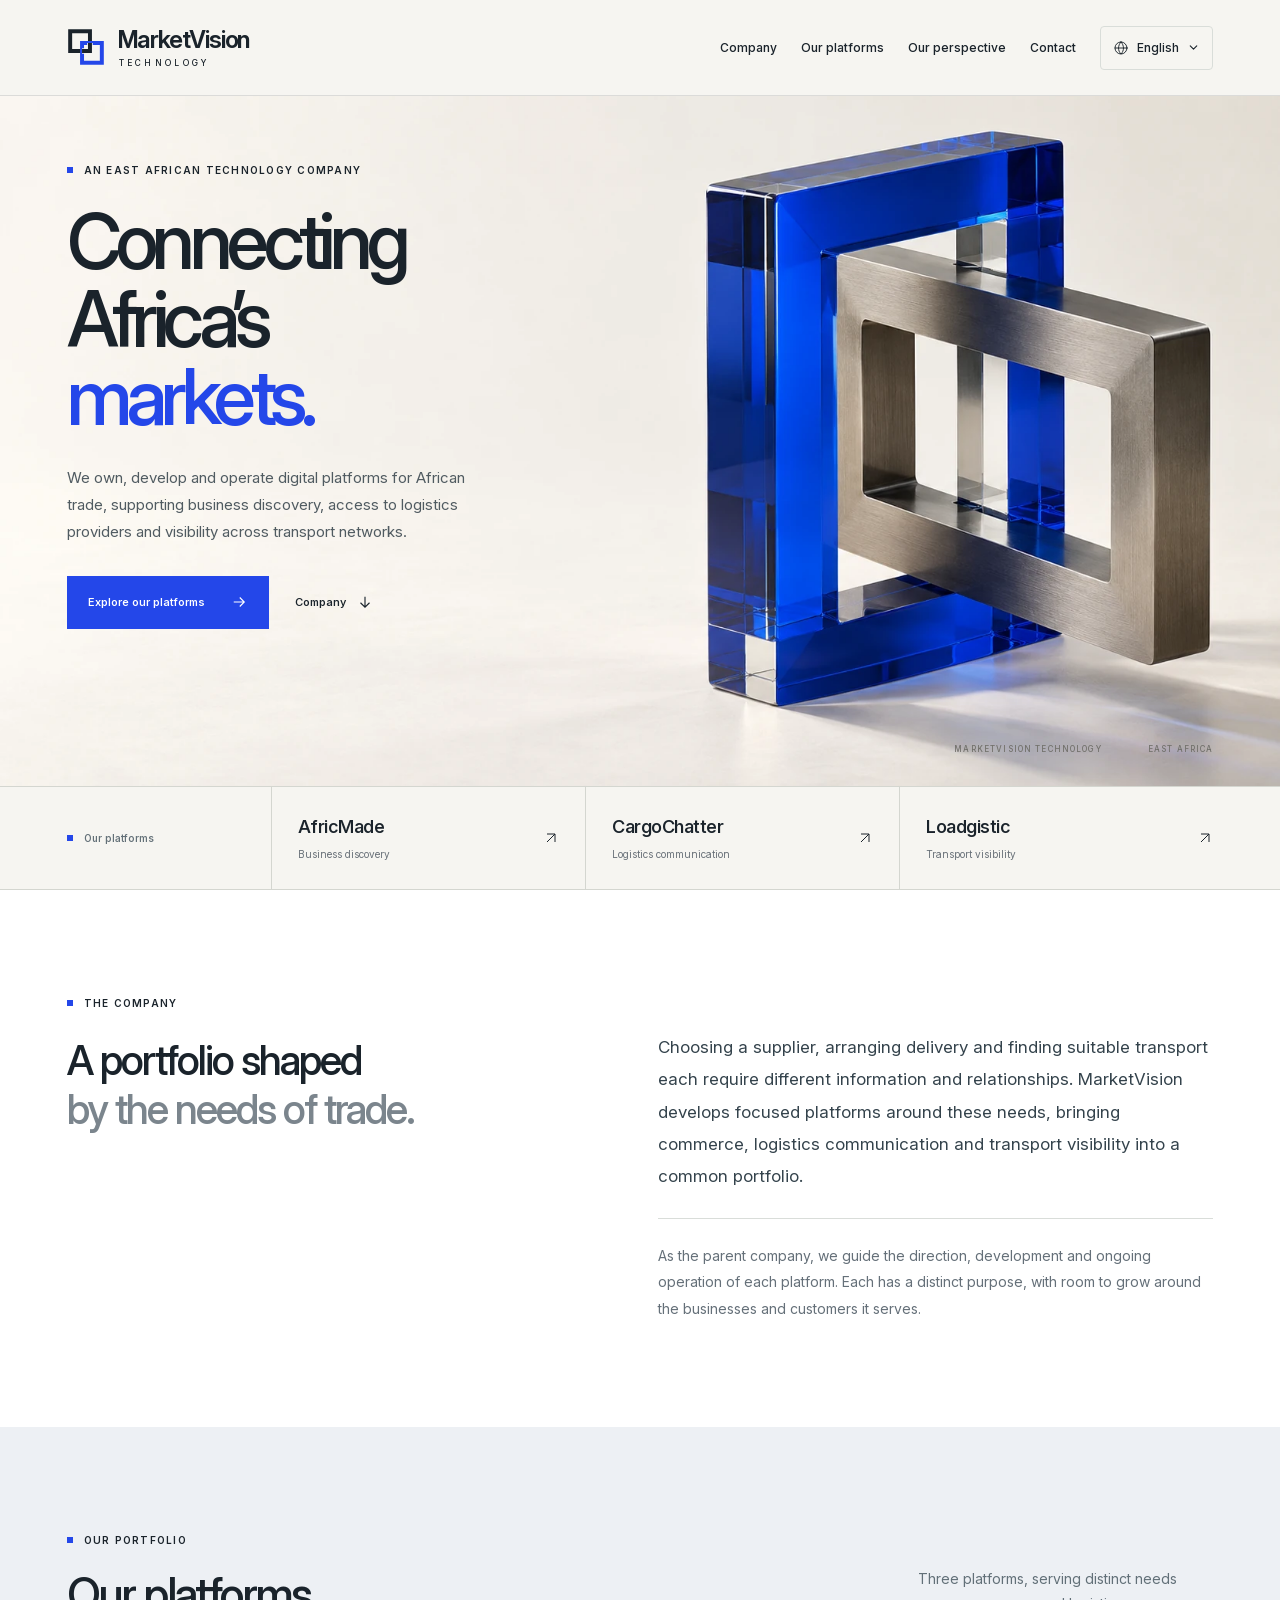
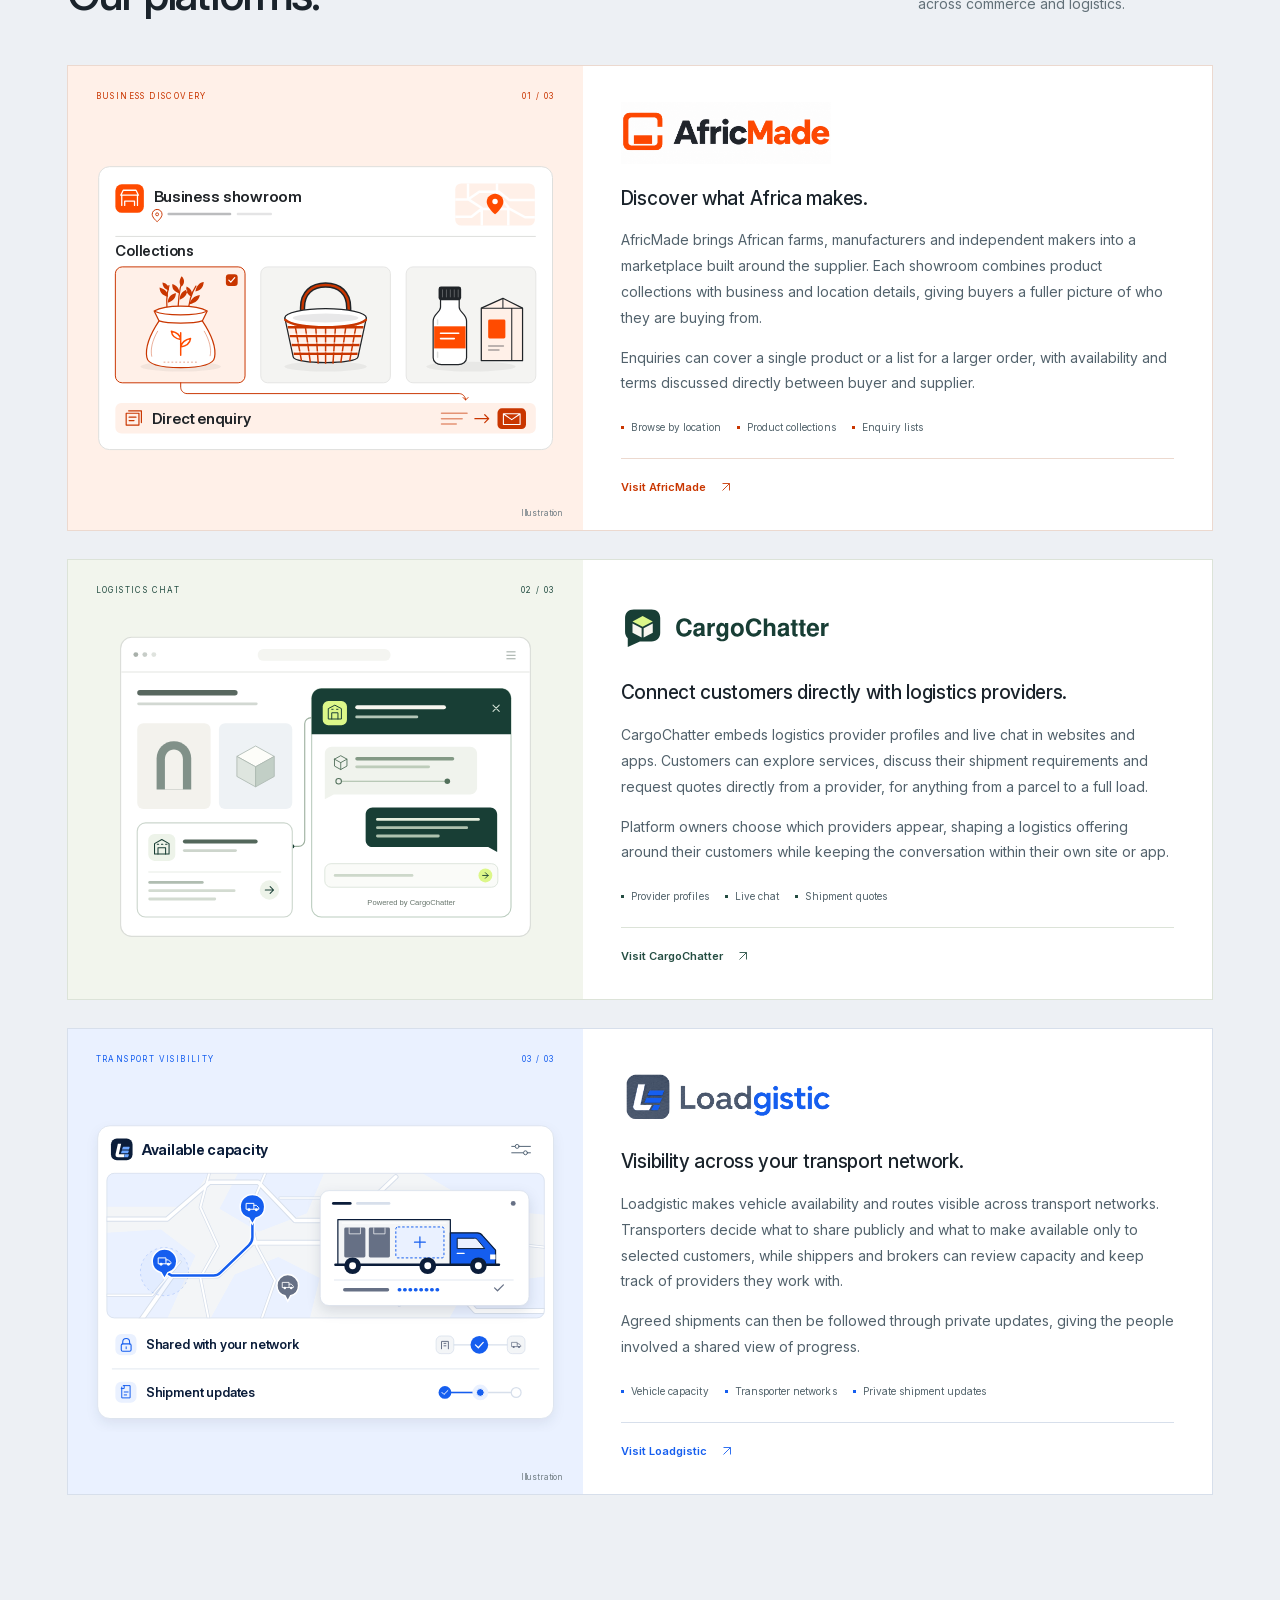
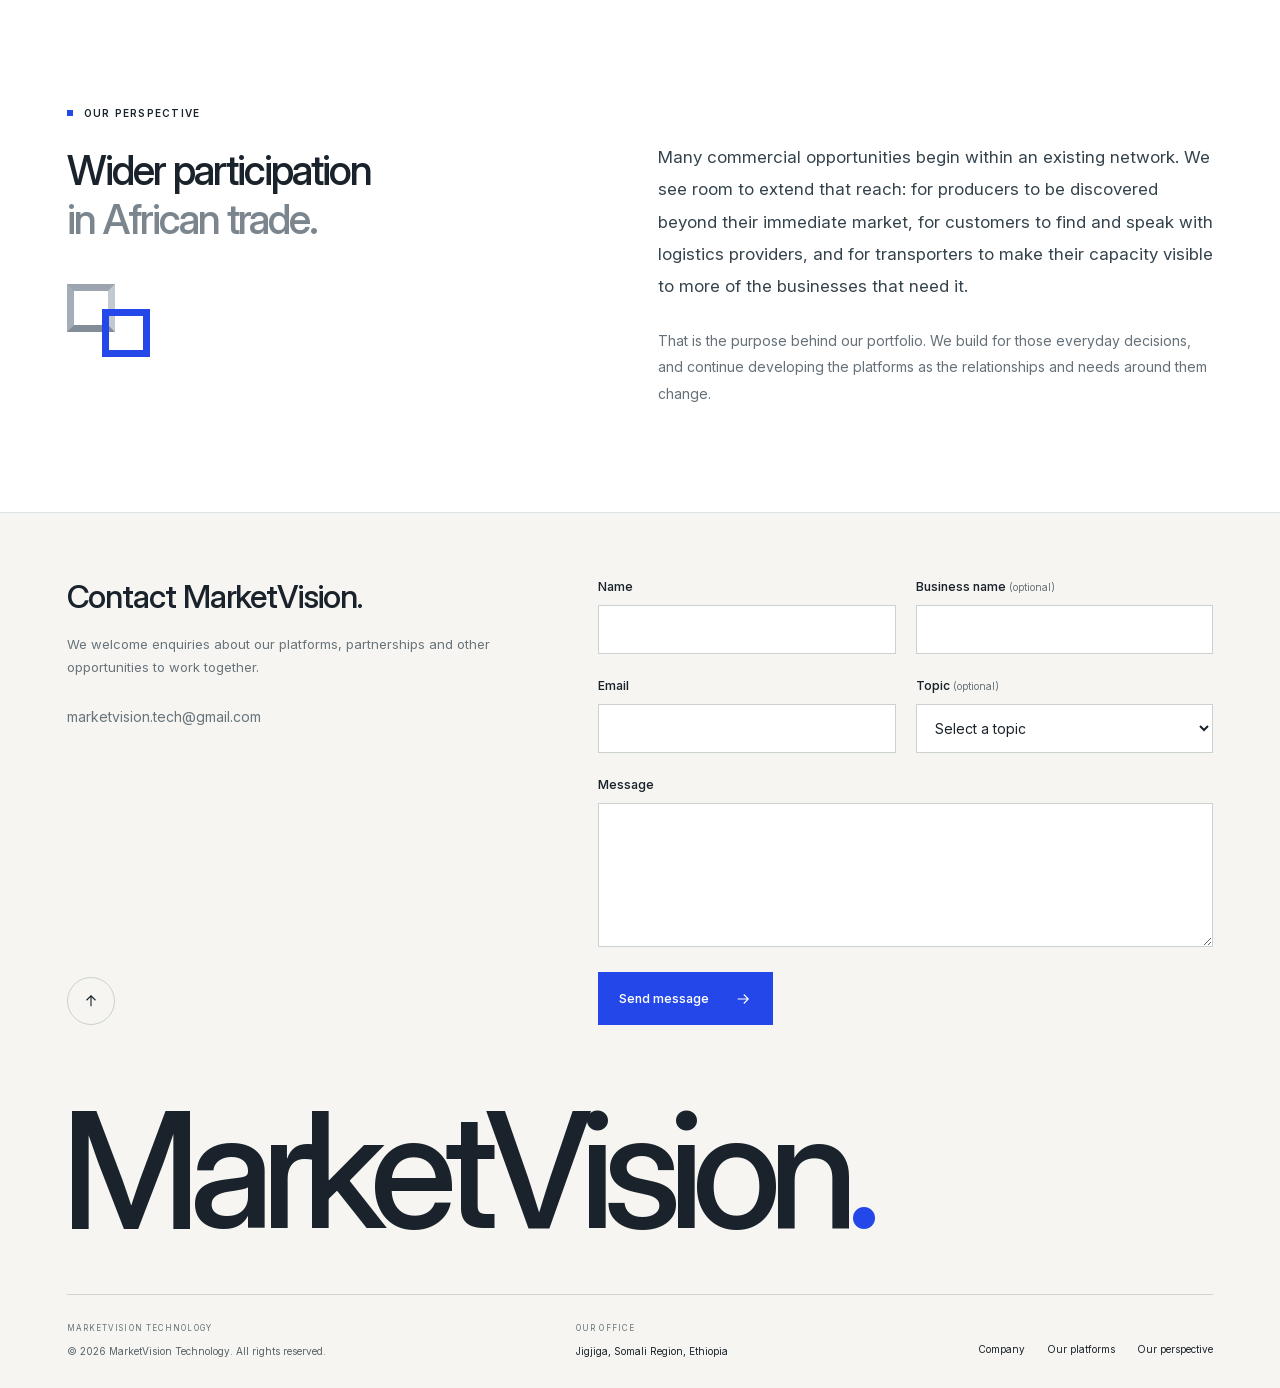
==== commit db47c6d8: "Restructure MarketVision around company ownership and its portfolio Give the company, portfolio and " ====
--- a/index.html
+++ b/index.html
@@ -5,19 +5,19 @@
   <meta name="viewport" content="width=device-width, initial-scale=1">
   <meta name="theme-color" content="#f6f5f1">
   <title>MarketVision Technology — Connecting Africa’s Markets</title>
-  <meta name="description" content="MarketVision Technology develops and operates platforms for African commerce, spanning business discovery, logistics communication and transport visibility.">
+  <meta name="description" content="MarketVision Technology owns, develops and operates a portfolio of platforms for African commerce, logistics communication and transport visibility.">
   <meta property="og:type" content="website">
   <meta property="og:title" content="MarketVision Technology — Connecting Africa’s Markets">
-  <meta property="og:description" content="MarketVision Technology develops and operates platforms for African commerce, spanning business discovery, logistics communication and transport visibility.">
+  <meta property="og:description" content="MarketVision Technology owns, develops and operates a portfolio of platforms for African commerce, logistics communication and transport visibility.">
   <meta property="og:url" content="https://marketvisiontech.com/">
   <meta property="og:image" content="https://marketvisiontech.com/assets/marketvision-connect.webp">
   <meta property="og:image:alt" content="Interlocking blue and metal frames">
   <link rel="canonical" href="https://marketvisiontech.com/">
   <link rel="icon" type="image/svg+xml" href="./assets/mark.svg">
   <link rel="preload" href="./assets/inter-variable.woff2" as="font" type="font/woff2" crossorigin>
-  <link rel="stylesheet" href="./styles.css?v=20261028-platform-company">
-  <script type="application/json" id="site-copy">{"nav.open": "Open navigation", "nav.close": "Close navigation", "validation.required": "Please fill in this field.", "validation.email": "Please enter a valid email address.", "validation.invalid": "Please check this field.", "validation.tooLong": "Please shorten this entry.", "form.check": "Please check the highlighted fields.", "form.sendingButton": "Sending…", "form.unavailable": "The form is unavailable right now. Please try again later.", "form.refreshError": "We couldn’t send your message. Please refresh the page and try again.", "form.sending": "Sending your message…", "form.rejected": "Your message wasn’t sent. Your text is still in the form. Please try again.", "form.success": "Thanks. Your message has been sent.", "form.timeout": "We couldn’t confirm that your message was sent. Your text is still in the form. Please try again later.", "form.error": "We couldn’t confirm that your message was sent. Your text is still in the form. Please try again.", "form.send": "Send message"}</script><script src="./languages.js?v=20261028-platform-company" defer></script><script src="./script.js?v=20261028-platform-company" defer></script>
-<meta property="og:locale" content="en_US"><link rel="alternate" hreflang="en" href="https://marketvisiontech.com/"><link rel="alternate" hreflang="am" href="https://marketvisiontech.com/am/"><meta property="og:locale:alternate" content="am_ET"><link rel="alternate" hreflang="om" href="https://marketvisiontech.com/om/"><meta property="og:locale:alternate" content="om_ET"><link rel="alternate" hreflang="so" href="https://marketvisiontech.com/so/"><meta property="og:locale:alternate" content="so_ET"><link rel="alternate" hreflang="x-default" href="https://marketvisiontech.com/"><link rel="stylesheet" href="./languages.css?v=20261028-platform-company"></head>
+  <link rel="stylesheet" href="./styles.css?v=20261028-company-portfolio">
+  <script type="application/json" id="site-copy">{"nav.open": "Open navigation", "nav.close": "Close navigation", "validation.required": "Please fill in this field.", "validation.email": "Please enter a valid email address.", "validation.invalid": "Please check this field.", "validation.tooLong": "Please shorten this entry.", "form.check": "Please check the highlighted fields.", "form.sendingButton": "Sending…", "form.unavailable": "The form is unavailable right now. Please try again later.", "form.refreshError": "We couldn’t send your message. Please refresh the page and try again.", "form.sending": "Sending your message…", "form.rejected": "Your message wasn’t sent. Your text is still in the form. Please try again.", "form.success": "Thanks. Your message has been sent.", "form.timeout": "We couldn’t confirm that your message was sent. Your text is still in the form. Please try again later.", "form.error": "We couldn’t confirm that your message was sent. Your text is still in the form. Please try again.", "form.send": "Send message", "nav.perspective": "Our perspective"}</script><script src="./languages.js?v=20261028-company-portfolio" defer></script><script src="./script.js?v=20261028-company-portfolio" defer></script>
+<meta property="og:locale" content="en_US"><link rel="alternate" hreflang="en" href="https://marketvisiontech.com/"><link rel="alternate" hreflang="am" href="https://marketvisiontech.com/am/"><meta property="og:locale:alternate" content="am_ET"><link rel="alternate" hreflang="om" href="https://marketvisiontech.com/om/"><meta property="og:locale:alternate" content="om_ET"><link rel="alternate" hreflang="so" href="https://marketvisiontech.com/so/"><meta property="og:locale:alternate" content="so_ET"><link rel="alternate" hreflang="x-default" href="https://marketvisiontech.com/"><link rel="stylesheet" href="./languages.css?v=20261028-company-portfolio"></head>
 <body>
   <a class="skip-link" href="#main">Skip to content</a>
   <header class="site-header">
@@ -27,7 +27,7 @@
         <span class="brand-type" lang="en">MarketVision<span>TECHNOLOGY</span></span>
       </a>
       <nav class="primary-nav" id="primary-nav" aria-label="Main navigation">
-        <a href="#vision">Our purpose</a><a href="#platforms">Our work</a><a class="nav-cta" href="#contact">Get in touch <svg aria-hidden="true" viewbox="0 0 24 24"><path d="M5 12h14M13 6l6 6-6 6"></path></svg></a>
+        <a href="#company">Company</a><a href="#platforms">Our platforms</a><a href="#perspective">Our perspective</a><a href="#contact">Contact</a>
       </nav>
     <details class="language-switcher" data-language-switcher>
       <summary aria-label="Choose language: English"><svg class="language-globe" viewbox="0 0 24 24" fill="none" aria-hidden="true"><circle cx="12" cy="12" r="9"></circle><path d="M3 12h18M12 3c5 5 5 13 0 18-5-5-5-13 0-18Z"></path></svg><span class="language-current" lang="en">English</span><svg class="language-chevron" viewbox="0 0 16 16" fill="none" aria-hidden="true"><path d="m4 6 4 4 4-4"></path></svg></summary>
@@ -37,44 +37,61 @@
   </header>
   <main id="main">
     <section class="hero" id="top" aria-labelledby="hero-title">
+      <div class="hero-stage">
       <img class="hero-art" src="./assets/marketvision-connect.webp" width="1659" height="948" fetchpriority="high" alt="">
       <div class="wrap hero-inner">
         <div class="hero-copy">
           <p class="eyebrow"><span class="small-square"></span> AN EAST AFRICAN TECHNOLOGY COMPANY</p>
           <h1 id="hero-title">Connecting<br>Africa’s<br><span>markets.</span></h1>
-          <p class="hero-description">We develop and operate digital platforms for the businesses behind African trade, from producers reaching new markets to the transporters moving their goods.</p>
+          <p class="hero-description">We own, develop and operate digital platforms for African trade, supporting business discovery, access to logistics providers and visibility across transport networks.</p>
           <div class="hero-actions">
-            <a class="button button-blue" href="#platforms">See our platforms <svg aria-hidden="true" viewbox="0 0 24 24"><path d="M5 12h14M13 6l6 6-6 6"></path></svg></a>
-            <a class="text-link" href="#vision">Our purpose <svg aria-hidden="true" viewbox="0 0 24 24"><path d="M12 5v14m-6-6 6 6 6-6"></path></svg></a>
+            <a class="button button-blue" href="#platforms">Explore our platforms <svg aria-hidden="true" viewbox="0 0 24 24"><path d="M5 12h14M13 6l6 6-6 6"></path></svg></a>
+            <a class="text-link" href="#company">Company <svg aria-hidden="true" viewbox="0 0 24 24"><path d="M12 5v14m-6-6 6 6 6-6"></path></svg></a>
           </div>
         </div>
-        <div class="hero-caption" aria-hidden="true"><span>MARKETVISION TECHNOLOGY</span><span>EAST AFRICA</span></div>
-      </div>
-      <div class="sector-band"><div class="wrap sector-inner">
-        <a href="#africmade"><span class="sector-number">01</span><span>Commerce<small>Businesses &amp; products</small></span><svg aria-hidden="true" viewbox="0 0 24 24"><path d="M6 18 18 6M6 6h12v12"></path></svg></a>
-        <a href="#loadgistic"><span class="sector-number">02</span><span>Transport visibility<small>Capacity &amp; shipments</small></span><svg aria-hidden="true" viewbox="0 0 24 24"><path d="M6 18 18 6M6 6h12v12"></path></svg></a>
-        <a href="#cargochatter"><span class="sector-number">03</span><span>Logistics access<small>Provider profiles &amp; chat</small></span><svg aria-hidden="true" viewbox="0 0 24 24"><path d="M6 18 18 6M6 6h12v12"></path></svg></a>
-      </div></div>
+        <div class="hero-caption" aria-hidden="true">
+<span>MARKETVISION TECHNOLOGY</span><span>EAST AFRICA</span>
+</div>
+      </div>
+      </div>
+      <nav class="portfolio-index" aria-label="Our platforms">
+        <div class="wrap portfolio-index-inner">
+          <p class="portfolio-index-title"><span class="small-square" aria-hidden="true"></span><span>Our platforms</span></p>
+          <a href="#africmade"><span><strong lang="en">AfricMade</strong><small>Business discovery</small></span><svg aria-hidden="true" viewbox="0 0 24 24"><path d="M6 18 18 6M6 6h12v12"></path></svg></a>
+          <a href="#cargochatter"><span><strong lang="en">CargoChatter</strong><small>Logistics communication</small></span><svg aria-hidden="true" viewbox="0 0 24 24"><path d="M6 18 18 6M6 6h12v12"></path></svg></a>
+          <a href="#loadgistic"><span><strong lang="en">Loadgistic</strong><small>Transport visibility</small></span><svg aria-hidden="true" viewbox="0 0 24 24"><path d="M6 18 18 6M6 6h12v12"></path></svg></a>
+        </div>
+      </nav>
     </section>
-    <section class="vision section-space" id="vision" aria-labelledby="vision-title">
-      <div class="wrap vision-grid">
-        <div class="section-label"><span class="small-square"></span> OUR PURPOSE</div>
-        <div class="vision-content">
-          <h2 id="vision-title">Trade depends<br><span class="muted-heading">on information.</span></h2>
-          <p class="vision-context">A company’s reach is shaped by how easily others can discover its products, understand its capabilities and make contact. In transport, the same principle applies to available vehicles and routes. Our platforms make that information accessible so businesses can recognise opportunities and act on them.</p>
-          <div class="vision-copy">
-            <div class="purpose-statement"><h3>Our vision</h3><p>African markets where businesses can earn visibility through what they offer, reach customers beyond their immediate networks and form lasting commercial relationships.</p></div>
-            <div class="purpose-statement"><h3>Our mission</h3><p>We develop and operate platforms that improve access to markets, and continue to refine them as the needs of buyers, suppliers and transporters evolve.</p></div>
-          </div>
+    <section class="company-section section-space" id="company" aria-labelledby="vision-title">
+      <span id="vision" class="section-anchor" aria-hidden="true"></span>
+      <div class="wrap company-grid">
+        <div class="company-heading">
+          <p class="section-label"><span class="small-square"></span> THE COMPANY</p>
+          <h2 id="vision-title">A portfolio shaped<br><span class="muted-heading">by the needs of trade.</span></h2>
+        </div>
+        <div class="company-copy">
+          <p class="company-intro">Choosing a supplier, arranging delivery and finding suitable transport each require different information and relationships. MarketVision develops focused platforms around these needs, bringing commerce, logistics communication and transport visibility into a common portfolio.</p>
+          <p class="company-role">As the parent company, we guide the direction, development and ongoing operation of each platform. Each has a distinct purpose, with room to grow around the businesses and customers it serves.</p>
         </div>
       </div>
     </section>
     <section class="platforms section-space" id="platforms" aria-labelledby="platforms-title">
       <div class="wrap">
-        <div class="section-heading"><div><p class="section-label"><span class="small-square"></span> OUR PORTFOLIO</p><h2 id="platforms-title">Built by<br>MarketVision.</h2></div></div>
-        <div class="platform-grid">
+        <div class="section-heading">
+<div>
+<p class="section-label"><span class="small-square"></span> OUR PORTFOLIO</p>
+<h2 id="platforms-title">Our platforms.</h2>
+</div>
+<p>Three platforms, serving distinct needs across commerce and logistics.</p>
+</div>
+        <div class="platform-collection">
           <article id="africmade" class="platform platform-africmade">
-            <div class="platform-art"><div class="platform-art-top"><span>BUSINESS DISCOVERY</span><span>01 / 03</span></div><svg xmlns="http://www.w3.org/2000/svg" class="platform-illustration" width="1000" height="650" viewbox="0 0 1000 650" fill="none" role="img" focusable="false" aria-describedby="africmade-desc" aria-label="Illustration of an AfricMade supplier showroom" data-platform-illustration="africmade">
+            <div class="platform-art">
+<div class="platform-art-top">
+<span>BUSINESS DISCOVERY</span><span>01 / 03</span>
+</div>
+<svg xmlns="http://www.w3.org/2000/svg" class="platform-illustration" width="1000" height="650" viewbox="0 0 1000 650" fill="none" role="img" focusable="false" aria-describedby="africmade-desc" aria-label="Illustration of an AfricMade supplier showroom" data-platform-illustration="africmade">
   <title id="africmade-title">AfricMade showroom illustration</title>
   <desc id="africmade-desc">Farm produce, handmade goods and manufactured products in a supplier showroom, with a location map and an enquiry form.</desc>
   <rect width="1000" height="650" fill="#FFF0E8"></rect>
@@ -148,18 +165,48 @@
   <path d="M804 549H832M824 541L832 549L824 557" stroke="#C93600" stroke-width="2.5" stroke-linecap="round" stroke-linejoin="round"></path>
   <rect x="850" y="528" width="58" height="42" rx="9" fill="#C93600"></rect>
   <path d="M862 539H896V561H862V539ZM863 540L879 551L895 540" stroke="#FFFFFF" stroke-width="2.2" stroke-linecap="round" stroke-linejoin="round"></path>
-</svg><span class="illustration-note">Illustration</span></div>
+</svg>
+<span class="illustration-note">Illustration</span>
+</div>
             <div class="platform-content">
               <div class="platform-title"><h3 class="platform-logo-frame"><img class="platform-logo platform-logo-africmade" src="./assets/africmade-logo.webp?v=20261024-showroom" width="1942" height="809" loading="lazy" alt="AfricMade"></h3></div>
               <p class="platform-subtitle">Discover what Africa makes.</p>
               <p>AfricMade brings African farms, manufacturers and independent makers into a marketplace built around the supplier. Each showroom combines product collections with business and location details, giving buyers a fuller picture of who they are buying from.</p>
               <p class="platform-detail">Enquiries can cover a single product or a list for a larger order, with availability and terms discussed directly between buyer and supplier.</p>
-              <ul class="feature-list" aria-label="AfricMade features"><li>Browse by location</li><li>Product collections</li><li>Enquiry lists</li></ul>
+              <ul class="feature-list" aria-label="AfricMade features">
+<li>Browse by location</li>
+<li>Product collections</li>
+<li>Enquiry lists</li>
+</ul>
               <div class="platform-bottom"><a class="external-link" href="https://africmade.com/" target="_blank" rel="noopener noreferrer">Visit AfricMade <svg aria-hidden="true" viewbox="0 0 24 24"><path d="M6 18 18 6M6 6h12v12"></path></svg><span class="sr-only"> (opens in a new tab)</span></a></div>
             </div>
           </article>
-          <article id="loadgistic" class="platform platform-loadgistic">
-            <div class="platform-art"><div class="platform-art-top"><span>TRANSPORT VISIBILITY</span><span>02 / 03</span></div><svg xmlns="http://www.w3.org/2000/svg" xmlns:xlink="http://www.w3.org/1999/xlink" width="1000" height="650" viewbox="0 0 1000 650" fill="none" class="platform-illustration" role="img" focusable="false" aria-describedby="loadgistic-desc" aria-label="Illustration of the Loadgistic transport map" data-platform-illustration="loadgistic">
+          <article id="cargochatter" class="platform platform-cargochatter" aria-labelledby="cargochatter-name">
+          <div class="platform-art platform-art-chat">
+            <div class="platform-art-top">
+<span>LOGISTICS CHAT</span><span>02 / 03</span>
+</div>
+            <img src="./assets/cargochatter-visual.svg" width="640" height="520" loading="lazy" decoding="async" alt="Illustration of a logistics provider profile beside a chat window on a business website">
+          </div>
+          <div class="platform-content">
+            <div class="platform-title"><h3 id="cargochatter-name"><img class="platform-logo" src="./assets/cargochatter-logo.svg" width="311" height="64" loading="lazy" alt="CargoChatter"></h3></div>
+            <p class="platform-subtitle">Connect customers directly with logistics providers.</p>
+            <p>CargoChatter embeds logistics provider profiles and live chat in websites and apps. Customers can explore services, discuss their shipment requirements and request quotes directly from a provider, for anything from a parcel to a full load.</p>
+            <p class="platform-detail">Platform owners choose which providers appear, shaping a logistics offering around their customers while keeping the conversation within their own site or app.</p>
+            <ul class="feature-list" aria-label="CargoChatter features">
+<li>Provider profiles</li>
+<li>Live chat</li>
+<li>Shipment quotes</li>
+</ul>
+            <div class="platform-bottom"><a class="external-link" href="https://cargochatter.com/" target="_blank" rel="noopener noreferrer">Visit CargoChatter <svg aria-hidden="true" viewbox="0 0 24 24"><path d="M6 18 18 6M6 6h12v12"></path></svg><span class="sr-only"> (opens in a new tab)</span></a></div>
+          </div>
+        </article>
+      <article id="loadgistic" class="platform platform-loadgistic">
+            <div class="platform-art">
+<div class="platform-art-top">
+<span>TRANSPORT VISIBILITY</span><span>03 / 03</span>
+</div>
+<svg xmlns="http://www.w3.org/2000/svg" xmlns:xlink="http://www.w3.org/1999/xlink" width="1000" height="650" viewbox="0 0 1000 650" fill="none" class="platform-illustration" role="img" focusable="false" aria-describedby="loadgistic-desc" aria-label="Illustration of the Loadgistic transport map" data-platform-illustration="loadgistic">
   <title id="loadgistic-title">Loadgistic transport map illustration</title>
   <desc id="loadgistic-desc">A map of vehicles and routes beside a truck showing available cargo space, a private sharing option and shipment progress.</desc>
   <defs>
@@ -302,38 +349,44 @@
     <circle cx="888" cy="569" r="10" fill="#FFFFFF" stroke="#D7DFEB" stroke-width="2.5"></circle>
   </g>
   <text x="134" y="578" fill="#0B1D3A" font-size="26" font-weight="600" letter-spacing="-.35" font-family="inherit">Shipment updates</text>
-</svg><span class="illustration-note">Illustration</span></div>
+</svg>
+<span class="illustration-note">Illustration</span>
+</div>
             <div class="platform-content">
               <div class="platform-title"><h3><img class="platform-logo" src="./assets/loadgistic-logo.png" width="1510" height="390" loading="lazy" alt="Loadgistic"></h3></div>
               <p class="platform-subtitle">Visibility across your transport network.</p>
               <p>Loadgistic makes vehicle availability and routes visible across transport networks. Transporters decide what to share publicly and what to make available only to selected customers, while shippers and brokers can review capacity and keep track of providers they work with.</p>
               <p class="platform-detail">Agreed shipments can then be followed through private updates, giving the people involved a shared view of progress.</p>
-              <ul class="feature-list" aria-label="Loadgistic features"><li>Vehicle capacity</li><li>Transporter networks</li><li>Private shipment updates</li></ul>
+              <ul class="feature-list" aria-label="Loadgistic features">
+<li>Vehicle capacity</li>
+<li>Transporter networks</li>
+<li>Private shipment updates</li>
+</ul>
               <div class="platform-bottom"><a class="external-link" href="https://loadgistic.com/" target="_blank" rel="noopener noreferrer">Visit Loadgistic <svg aria-hidden="true" viewbox="0 0 24 24"><path d="M6 18 18 6M6 6h12v12"></path></svg><span class="sr-only"> (opens in a new tab)</span></a></div>
             </div>
           </article>
         </div>
-        <article id="cargochatter" class="portfolio-business" aria-labelledby="cargochatter-name">
-          <div class="business-art">
-            <div class="platform-art-top"><span>LOGISTICS CHAT</span><span>03 / 03</span></div>
-            <img src="./assets/cargochatter-visual.svg" width="640" height="520" loading="lazy" decoding="async" alt="Illustration of a logistics provider profile beside a chat window on a business website">
-          </div>
-          <div class="platform-content business-content">
-            <div class="platform-title"><h3 id="cargochatter-name"><img class="platform-logo" src="./assets/cargochatter-logo.svg" width="311" height="64" loading="lazy" alt="CargoChatter"></h3></div>
-            <p class="platform-subtitle">Connect customers directly with logistics providers.</p>
-            <p>CargoChatter embeds logistics provider profiles and live chat in websites and apps. Customers can explore services, discuss their shipment requirements and request quotes directly from a provider, for anything from a parcel to a full load.</p>
-            <p class="platform-detail">Platform owners choose which providers appear, shaping a logistics offering around their customers while keeping the conversation within their own site or app.</p>
-            <ul class="feature-list" aria-label="CargoChatter features"><li>Provider profiles</li><li>Live chat</li><li>Shipment quotes</li></ul>
-            <div class="platform-bottom"><a class="external-link" href="https://cargochatter.com/" target="_blank" rel="noopener noreferrer">Visit CargoChatter <svg aria-hidden="true" viewbox="0 0 24 24"><path d="M6 18 18 6M6 6h12v12"></path></svg><span class="sr-only"> (opens in a new tab)</span></a></div>
-          </div>
-        </article>
-      </div>
+        </div>
     </section>
-    </main>
+    <section class="perspective section-space" id="perspective" aria-labelledby="perspective-title">
+  <div class="wrap perspective-grid">
+    <div class="perspective-heading">
+      <p class="section-label"><span class="small-square"></span> OUR PERSPECTIVE</p>
+      <h2 id="perspective-title">Wider participation<br><span class="muted-heading">in African trade.</span></h2>
+      <div class="perspective-squares" aria-hidden="true">
+<span></span><span></span>
+</div>
+    </div>
+    <div class="perspective-copy">
+      <p>Many commercial opportunities begin within an existing network. We see room to extend that reach: for producers to be discovered beyond their immediate market, for customers to find and speak with logistics providers, and for transporters to make their capacity visible to more of the businesses that need it.</p>
+      <p>That is the purpose behind our portfolio. We build for those everyday decisions, and continue developing the platforms as the relationships and needs around them change.</p>
+    </div>
+  </div>
+</section></main>
   <footer class="site-footer" id="contact"><div class="wrap">
     <div class="footer-top has-contact-form">
       <div class="contact-copy">
-        <h2 id="contact-title">Get in touch.</h2>
+        <h2 id="contact-title">Contact MarketVision.</h2>
         <p>We welcome enquiries about our platforms, partnerships and other opportunities to work together.</p>
         <p class="contact-address">marketvision.tech@gmail.com</p>
       </div>
@@ -370,8 +423,17 @@
       </div>
       <a class="back-top" href="#top" aria-label="Back to top"><svg aria-hidden="true" viewbox="0 0 24 24"><path d="M12 19V5m-6 6 6-6 6 6"></path></svg></a>
     </div>
-    <div class="footer-wordmark" aria-hidden="true" lang="en">MarketVision<span>.</span></div>
-    <div class="footer-bottom"><div><span class="footer-label">MARKETVISION TECHNOLOGY</span><p>© <span id="copyright-year">2026</span> MarketVision Technology. <span>All rights reserved.</span></p></div><div><span class="footer-label">OUR OFFICE</span><address>Jigjiga, Somali Region, Ethiopia</address></div><nav aria-label="Footer navigation"><a href="#vision">Our purpose</a><a href="#platforms">Our work</a></nav></div>
+    <div class="footer-wordmark" aria-hidden="true" lang="en">MarketVision<span>.</span>
+</div>
+    <div class="footer-bottom">
+<div>
+<span class="footer-label">MARKETVISION TECHNOLOGY</span><p>© <span id="copyright-year">2026</span> MarketVision Technology. <span>All rights reserved.</span></p>
+</div>
+<div>
+<span class="footer-label">OUR OFFICE</span><address>Jigjiga, Somali Region, Ethiopia</address>
+</div>
+<nav aria-label="Footer navigation"><a href="#company">Company</a><a href="#platforms">Our platforms</a><a href="#perspective">Our perspective</a></nav>
+</div>
   </div></footer>
   <script src="./form-config.js?v=20261023-active"></script>
 </body>
--- a/styles.css
+++ b/styles.css
@@ -23,72 +23,88 @@
 .nav-cta:hover{background:var(--ink);color:white}
 .nav-cta svg,.button svg,.text-link svg,.external-link svg,.sector-inner svg,.back-top svg{width:18px;height:18px;fill:none;stroke:currentColor;stroke-width:1.5;flex-shrink:0}
 .menu-toggle{display:none}
-.hero{position:relative;isolation:isolate;overflow:hidden}
-.hero-art{position:absolute;inset:0 0 auto;width:100%;height:calc(100% - 116px);object-fit:cover;object-position:center;z-index:-1;mix-blend-mode:multiply}
-.hero-inner{position:relative;min-height:744px;padding-top:71px;padding-bottom:76px;display:flex;align-items:flex-start}
+
+/* Corporate overview and portfolio navigation. */
+.hero{position:relative}
+.hero-stage{position:relative;isolation:isolate;overflow:hidden}
+.hero-art{position:absolute;inset:0;width:100%;height:100%;object-fit:cover;object-position:center;z-index:-1;mix-blend-mode:multiply}
+.hero-inner{position:relative;min-height:690px;padding-block:66px 72px;display:flex;align-items:flex-start}
 .hero-copy{position:relative;z-index:1;width:57%;max-width:650px}
 .eyebrow,.section-label{font-size:10px;letter-spacing:1.25px;line-height:1.6;font-weight:600;display:flex;align-items:center;gap:11px;margin:0 0 25px}
 .small-square{width:6px;height:6px;background:var(--blue);display:inline-block;flex-shrink:0}
 .hero h1{font-size:clamp(62px,6vw,88px);font-weight:520;line-height:1.015;letter-spacing:-5.6px;margin:0 0 27px}
 .hero h1>span{color:var(--blue)}
-.hero-description{font-size:15px;line-height:1.75;max-width:398px;margin:0;color:#505b61}
+.hero-description{font-size:15px;line-height:1.8;max-width:410px;margin:0;color:#505b61}
 .hero-actions{display:flex;align-items:center;gap:26px;margin-top:31px}
 .button{display:inline-flex;align-items:center;justify-content:space-between;gap:25px;min-height:53px;padding:17px 21px;font-size:11px;font-weight:550;transition:background .2s,transform .2s}
 .button-blue{background:var(--blue);color:white}.button-blue:hover{background:#1735c6;transform:translateY(-2px)}
 .text-link{display:inline-flex;align-items:center;gap:10px;font-size:11px;font-weight:550;padding-block:9px}
 .text-link:hover{text-decoration:underline;text-underline-offset:6px}
-.hero-caption{position:absolute;bottom:40px;right:0;display:flex;gap:46px;font-size:8px;font-weight:500;letter-spacing:1.15px;color:#72716c}
-.sector-band{position:relative;border-block:1px solid #d4d6d0;background:rgba(246,245,241,.92)}
-.sector-inner{display:grid;grid-template-columns:repeat(3,1fr)}
-.sector-inner>a{display:flex;align-items:center;gap:23px;padding:29px 28px 28px 0;min-height:115px}
-.sector-inner>a+a{border-left:1px solid #d4d6d0;padding-left:40px}
-.sector-inner>a>span:not(.sector-number){font-size:18px;letter-spacing:-.6px;font-weight:500}
-.sector-inner small{display:block;font-size:10px;letter-spacing:0;color:var(--muted);margin-top:7px;font-weight:400}
-.sector-number{font-size:9px;align-self:flex-start;padding-top:4px;color:#6d777b}
-.sector-inner svg{margin-left:auto;width:17px;height:17px;transition:transform .2s;color:#536167}
-.sector-inner>a:hover svg{transform:translate(2px,-2px);color:var(--blue)}
-.section-space{padding-block:111px}
-.vision{background:white}.vision-grid{display:grid;grid-template-columns:1fr 2.06fr;gap:55px}
-.vision-grid>.section-label{align-self:start;margin-top:8px;max-width:175px}
+.hero-caption{position:absolute;bottom:32px;right:0;display:flex;gap:46px;font-size:8px;font-weight:500;letter-spacing:1.15px;color:#72716c}
+.portfolio-index{border-block:1px solid #d4d6d0;background:#f6f5f1}
+.portfolio-index-inner{display:grid;grid-template-columns:minmax(130px,.65fr) repeat(3,minmax(0,1fr))}
+.portfolio-index-title{display:flex;align-items:center;gap:11px;margin:0;padding-right:20px;font-size:10px;font-weight:550;line-height:1.6;color:#637078}
+.portfolio-index a{display:flex;justify-content:space-between;align-items:center;gap:16px;min-width:0;padding:27px 26px;border-left:1px solid #d4d6d0;transition:background .2s}
+.portfolio-index a:last-child{padding-right:0}
+.portfolio-index a>span{min-width:0}.portfolio-index strong{display:block;font-size:18px;font-weight:550;letter-spacing:-.5px;line-height:1.4}
+.portfolio-index small{display:block;margin-top:7px;font-size:10px;line-height:1.6;color:#687078}
+.portfolio-index svg{width:16px;height:16px;fill:none;stroke:currentColor;stroke-width:1.5;flex-shrink:0;transition:transform .2s}
+.portfolio-index a:hover strong{color:var(--blue)}.portfolio-index a:hover svg{transform:translate(2px,-2px);color:var(--blue)}
+.section-space{padding-block:105px}
 h2{font-size:clamp(37px,3.5vw,53px);letter-spacing:-2.6px;line-height:1.14;font-weight:520;margin:0}
-.muted-heading{color:#8a9295}
-.vision-copy{display:grid;grid-template-columns:.86fr 1.14fr;gap:52px;margin-top:36px}
-.vision-copy p{font-size:14px;line-height:1.85;color:#657079;margin:0}
-.purpose-statement h3{font-size:10px;line-height:1.5;letter-spacing:1.05px;text-transform:uppercase;color:var(--ink);font-weight:600;margin:0 0 16px}
-.purpose-statement:first-child p{font-size:17px;line-height:1.65;color:#303d44}
+.muted-heading{color:#7b858d}
+.company-section{position:relative;background:#fff}
+.section-anchor{position:absolute;top:0;left:0;scroll-margin-top:100px}
+.company-grid,.perspective-grid{display:grid;grid-template-columns:minmax(0,.95fr) minmax(0,1.05fr);gap:clamp(42px,7vw,105px)}
+.company-heading h2,.perspective-heading h2{font-size:clamp(34px,3.2vw,46px);letter-spacing:-2px;line-height:1.2}
+.company-copy{padding-top:36px;min-width:0}
+.company-copy p{margin:0}
+.company-intro{font-size:17px;line-height:1.9;color:#34434c}
+.company-role{margin-top:25px!important;padding-top:24px;border-top:1px solid var(--line);font-size:14px;line-height:1.9;color:#657079}
+
+/* Each owned platform has the same editorial space and treatment. */
 .platforms{background:#edf0f4}
-.section-heading{display:flex;justify-content:space-between;align-items:flex-end;gap:55px;margin-bottom:49px}
-.section-heading .section-label{margin-bottom:23px}
-.section-heading>p{font-size:14px;line-height:1.8;color:#627078;max-width:282px;margin:0 0 5px}
-.platform-grid{display:grid;grid-template-columns:1fr 1fr;gap:26px}
-.platform{background:white;min-width:0;border:1px solid #dce1e5;display:flex;flex-direction:column}
-.platform-africmade{--platform-accent:#c93600;--platform-canvas:#fff0e8;--platform-border:#ecd9cf;border-color:var(--platform-border)}
-.platform-loadgistic{--platform-accent:#155eef;--platform-canvas:#eaf1ff;--platform-border:#d7dfeb;border-color:var(--platform-border)}
-.platform-art{position:relative;background:var(--platform-canvas,#efeee8);overflow:hidden}
-.platform-art-top{display:flex;justify-content:space-between;position:relative;z-index:1;padding:24px 28px 0;font-size:8px;letter-spacing:1.4px;color:#687376}
-.platform .platform-art-top{color:var(--platform-accent)}
-.platform .external-link{color:var(--platform-accent)}
-.platform .external-link:hover{text-decoration:underline;text-underline-offset:4px}
-.platform .feature-list li::before{background:var(--platform-accent)}
-.platform .platform-bottom{border-top-color:var(--platform-border)}
-.platform-art img{width:100%;height:auto;aspect-ratio:1000/650;object-fit:contain}
+.section-heading{display:flex;justify-content:space-between;align-items:flex-end;gap:55px;margin-bottom:44px}
+.section-heading .section-label{margin-bottom:21px}
+.section-heading>p{font-size:14px;line-height:1.8;color:#627078;max-width:295px;margin:0 0 4px}
+.platform-collection{display:grid;gap:28px}
+.platform{min-width:0;display:grid;grid-template-columns:minmax(0,.9fr) minmax(0,1.1fr);border:1px solid var(--platform-border,#dce1e5);background:#fff;scroll-margin-top:116px}
+.platform-africmade{--platform-accent:#c93600;--platform-canvas:#fff0e8;--platform-border:#ecd9cf}
+.platform-cargochatter{--platform-accent:#244d42;--platform-canvas:#f2f5ed;--platform-border:#dce3d8}
+.platform-loadgistic{--platform-accent:#155eef;--platform-canvas:#eaf1ff;--platform-border:#d7dfeb}
+.platform-art{position:relative;min-width:0;min-height:420px;display:flex;align-items:center;justify-content:center;padding:48px 12px 26px;background:var(--platform-canvas);overflow:hidden}
+.platform-art-top{position:absolute;inset:0 0 auto;display:flex;justify-content:space-between;align-items:flex-start;gap:12px;z-index:1;padding:24px 28px 0;font-size:8px;letter-spacing:1.4px;line-height:1.6;color:var(--platform-accent)}
+.platform-art-top>span:last-child{flex-shrink:0;white-space:nowrap}
+.platform-art .platform-illustration{display:block;width:100%;height:auto;aspect-ratio:1000/650}
+.platform-art-chat>img{display:block;width:100%;height:auto;max-height:360px;object-fit:contain}
 .illustration-note{position:absolute;bottom:12px;right:20px;font-size:8px;letter-spacing:.2px;color:#748087}
-.platform-content{padding:30px 31px 28px;display:flex;flex-direction:column;flex:1}
-.platform-title{display:flex;align-items:center;justify-content:space-between;gap:14px;margin-bottom:21px}
+.platform-content{min-width:0;padding:36px 38px;display:flex;flex-direction:column}
+.platform-title{display:flex;align-items:center;gap:14px;margin-bottom:21px}
 .platform-title h3{font-size:31px;font-weight:580;line-height:1;letter-spacing:-1.4px;margin:0;min-width:0}
 .platform-logo{width:210px;height:62px;object-fit:contain;object-position:left center}
 .platform-logo-frame{position:relative;width:210px;height:62px;overflow:hidden}
 .platform-logo-africmade{position:absolute;width:120%;max-width:none;height:auto;left:-10%;top:50%;transform:translateY(-50%)}
-.platform-content>p{font-size:13px;color:#52626c;line-height:1.85;margin:0;max-width:440px}
+.platform-content>p{font-size:14px;color:#52626c;line-height:1.85;margin:0;max-width:570px}
 .platform-content>p.platform-detail{margin-top:14px}
-.platform-content>p.platform-subtitle{font-size:15px;line-height:1.5;font-weight:500;color:var(--ink);margin-bottom:12px;letter-spacing:-.2px}
-.feature-list{display:flex;gap:9px 15px;flex-wrap:wrap;margin:22px 0 27px;padding:0;list-style:none}
-.feature-list li{font-size:9px;letter-spacing:.1px;color:#52636b;display:flex;align-items:center;gap:7px}
-.feature-list li::before{content:"";width:3px;height:3px;background:#8597a1}
-.platform-bottom{border-top:1px solid #e4e7e7;padding-top:21px;margin-top:auto;display:flex;align-items:center;justify-content:space-between;gap:14px;flex-wrap:wrap}
-.external-link{display:inline-flex;align-items:center;gap:13px;font-size:11px;font-weight:600}
-.external-link svg{width:14px;height:14px;transition:transform .2s}.external-link:hover{color:var(--blue)}.external-link:hover svg{transform:translate(2px,-2px)}
-.transition-note{font-size:8px;line-height:1.5;color:#7d878b}
+.platform-content>p.platform-subtitle{font-size:19px;line-height:1.5;font-weight:500;color:var(--ink);margin-bottom:14px;letter-spacing:-.3px}
+.feature-list{display:flex;gap:10px 16px;flex-wrap:wrap;margin:23px 0;padding:0;list-style:none}
+.feature-list li{font-size:10px;line-height:1.6;letter-spacing:.05px;color:#52636b;display:flex;align-items:center;gap:7px}
+.feature-list li::before{content:"";width:3px;height:3px;background:var(--platform-accent);flex-shrink:0}
+.platform-bottom{border-top:1px solid var(--platform-border);padding-top:21px;margin-top:auto;display:flex;align-items:center;justify-content:space-between;gap:14px;flex-wrap:wrap}
+.external-link{display:inline-flex;align-items:center;gap:13px;font-size:11px;font-weight:600;color:var(--platform-accent)}
+.external-link svg{width:14px;height:14px;transition:transform .2s}.external-link:hover{text-decoration:underline;text-underline-offset:5px}.external-link:hover svg{transform:translate(2px,-2px)}
+
+/* A company perspective, separate from the individual product descriptions. */
+.perspective{background:#fff;border-bottom:1px solid #dde2e4}
+.perspective-copy{padding-top:36px;min-width:0}
+.perspective-copy p{font-size:17px;line-height:1.9;margin:0;color:#34434c}
+.perspective-copy p+p{font-size:14px;color:#657079;margin-top:25px}
+.perspective-squares{position:relative;margin-top:40px;width:83px;height:73px}
+.perspective-squares span{position:absolute;width:48px;height:48px;border:7px solid #a6adb6}
+.perspective-squares span:first-child{top:0;left:0;border-color:#9ba4af #c3c9d1 #838d98 #a5aeb8}
+.perspective-squares span:last-child{bottom:0;right:0;border-color:var(--blue)}
+
+/* Contact and corporate footer. */
 .site-footer{padding-block:65px 29px}.footer-top{display:flex;align-items:center;justify-content:space-between;margin-bottom:57px}
 .contact-copy{max-width:600px;min-width:0}.contact-copy h2{font-size:32px;letter-spacing:-1.1px;line-height:1.2}.contact-copy>p{font-size:13px;line-height:1.8;color:#68747b;margin:16px 0 20px;max-width:430px}.contact-copy>p.contact-address{font-size:14px;color:#68747b;margin-top:24px;overflow-wrap:anywhere}
 .contact-form-availability[hidden],.contact-form-status[hidden],.contact-honeypot{display:none!important}
@@ -111,77 +127,56 @@
 .footer-bottom p{margin:0;line-height:1.6;color:#57636a}.footer-bottom address{font-size:10px;line-height:1.6;font-style:normal}
 .footer-bottom nav{display:flex;align-items:flex-start;gap:22px;padding-top:20px}.footer-bottom nav a:hover{text-decoration:underline;text-underline-offset:5px}
 .error-page{min-height:100vh;display:grid;place-items:center}.error-content{max-width:650px;padding:45px}.error-content h1{font-size:68px;letter-spacing:-4px;font-weight:500}.error-content p{font-size:16px;line-height:1.8}
-@media(min-width:1600px){.hero-art{object-position:center 48%}.hero-inner{min-height:800px;padding-top:95px}}
+
+.footer-bottom>div{min-width:0}.footer-bottom nav{flex-wrap:wrap}
+@media(min-width:1600px){.hero-inner{min-height:760px;padding-top:86px}.hero-art{object-position:center 48%}}
 @media(max-width:1150px){
-.primary-nav{gap:24px}.nav-cta{margin-left:0;gap:20px}
-.hero-inner{min-height:685px;padding-top:60px}.hero h1{font-size:72px;letter-spacing:-4.7px}
-.hero-copy{width:59%}.hero-description{max-width:350px;font-size:14px}.hero-art{object-position:43% center}
-.hero-actions{gap:20px;align-items:flex-start;flex-direction:column;margin-top:25px}.hero-actions .text-link{padding-top:0}.hero-caption{bottom:30px;font-size:7px;gap:24px}
-.sector-inner>a+a{padding-left:26px}.sector-inner>a{gap:17px}.sector-inner>a>span:not(.sector-number){font-size:17px}
-.vision-grid{gap:30px;grid-template-columns:.8fr 2fr}.vision-copy{gap:32px}
-.platform-title{align-items:flex-start;flex-direction:column;gap:12px;margin-bottom:17px}.platform-content{padding:26px}.feature-list{gap:9px 13px}
-.footer-wordmark{font-size:13vw}.footer-bottom{gap:20px}
+  .hero-inner{min-height:645px;padding-top:60px}.hero h1{font-size:72px;letter-spacing:-4.7px}
+  .hero-copy{width:59%}.hero-description{max-width:365px;font-size:14px}.hero-art{object-position:43% center}
+  .hero-actions{gap:20px;flex-wrap:wrap}.hero-caption{bottom:27px;font-size:7px;gap:24px}
+  .portfolio-index a{padding-inline:20px}.portfolio-index strong{font-size:17px}
+  .platform-content{padding:30px}.platform-content>p.platform-subtitle{font-size:18px}
+  .footer-wordmark{font-size:13vw}.footer-bottom{gap:20px}
+}
+@media(max-width:900px){
+  .company-grid,.perspective-grid{grid-template-columns:1fr;gap:26px}.company-copy,.perspective-copy{padding-top:0;max-width:680px}
+  .company-heading h2,.perspective-heading h2{font-size:40px}.perspective-squares{display:none}
+  .platform{grid-template-columns:minmax(0,.85fr) minmax(0,1.15fr)}.platform-content{padding:26px}.platform-art{min-height:340px;padding-inline:4px}
+  .platform-art-top{padding-inline:20px;font-size:7px}.platform-content>p.platform-subtitle{font-size:17px}
+  .footer-top.has-contact-form{grid-template-columns:minmax(0,1fr) auto;grid-template-areas:"copy back" "form form";gap:36px 16px}
+  .has-contact-form>.back-top{align-self:start}.has-contact-form .contact-copy h2{padding-right:0}.contact-form-panel{max-width:680px}
 }
 @media(max-width:800px){
-html{scroll-padding-top:30px}.site-header{height:84px}.brand-type{font-size:23px}.primary-nav{gap:19px}.primary-nav>a{font-size:11px}.nav-cta{display:none}
-.hero-inner{min-height:660px;padding-top:55px;padding-bottom:50px}.hero h1{font-size:65px;letter-spacing:-4px}.hero-copy{width:65%}
-.eyebrow{font-size:8px;letter-spacing:.7px;gap:8px}.hero-description{max-width:315px;font-size:13px}.hero-art{object-position:39% center;opacity:.9}
-.hero-caption{right:-20px;gap:18px;letter-spacing:.7px;font-size:6px}
-.sector-inner>a{padding:22px 18px 22px 0;gap:12px;min-height:98px}.sector-inner>a+a{padding-left:20px}.sector-inner>a>span:not(.sector-number){font-size:15px}.sector-inner small{font-size:8px}.sector-inner svg{display:none}
-.section-space{padding-block:80px}h2{font-size:40px;letter-spacing:-2px}
-.vision-grid{grid-template-columns:1fr;gap:19px}.vision-grid>.section-label{max-width:none;margin:0 0 9px}.vision-copy{max-width:630px;margin-top:27px}.vision-copy p{font-size:12px}.purpose-statement:first-child p{font-size:16px}
-.section-heading{gap:35px;align-items:flex-start}.section-heading>p{max-width:210px;font-size:12px;margin-top:48px}
-.platform-grid{gap:17px}.platform-art-top{padding:19px 20px 0;font-size:7px}.platform-content{padding:24px 21px}.platform-title h3{font-size:28px}.platform-content>p{font-size:13px}.platform-content>p.platform-subtitle{font-size:13px}.feature-list{gap:9px;flex-direction:column}.platform-bottom{gap:14px;align-items:flex-start;flex-direction:column}.transition-note{font-size:8px}
-.footer-top{margin-bottom:40px}.footer-wordmark{font-size:12.7vw;margin-bottom:26px;letter-spacing:-.075em}.footer-bottom{flex-wrap:wrap;gap:26px 30px}.footer-bottom nav{padding-top:0;width:100%}
+  .hero-inner{min-height:620px;padding-top:52px;padding-bottom:58px}.hero h1{font-size:65px;letter-spacing:-4px}.hero-copy{width:65%}
+  .eyebrow{font-size:8px;letter-spacing:.7px;gap:8px}.hero-description{max-width:330px;font-size:14px}.hero-art{object-position:39% center;opacity:.9}
+  .hero-caption{gap:18px;letter-spacing:.7px;font-size:6px}
+  .portfolio-index-inner{grid-template-columns:repeat(3,minmax(0,1fr))}.portfolio-index-title{grid-column:1/-1;padding:16px 0;border-bottom:1px solid #d4d6d0}
+  .portfolio-index a{padding:21px 18px}.portfolio-index a:first-of-type{border-left:0;padding-left:0}.portfolio-index a:last-child{padding-right:0}
+  .portfolio-index strong{font-size:16px}.portfolio-index small{font-size:10px}.portfolio-index svg{display:none}
+  .section-space{padding-block:80px}h2{font-size:40px;letter-spacing:-2px}
+  .section-heading{gap:35px;align-items:flex-end}.section-heading>p{max-width:230px;font-size:13px}
+  .platform{grid-template-columns:minmax(0,1fr)}.platform-art{min-height:0;padding:48px 22px 27px}.platform-art .platform-illustration{max-width:520px}.platform-art-chat>img{max-width:480px;max-height:350px}
+  .platform-art-top{padding:22px 26px 0;font-size:8px}.platform-content{padding:32px}.platform-content>p{max-width:none}.platform-content>p.platform-subtitle{font-size:19px}
+  .footer-top{margin-bottom:40px}.footer-wordmark{font-size:12.7vw;margin-bottom:26px;letter-spacing:-.075em}.footer-bottom{flex-wrap:wrap;gap:26px 30px}.footer-bottom nav{padding-top:0;width:100%}
 }
 @media(max-width:600px){
-:root{--gutter:24px}.site-header{height:78px}.brand img{width:33px;height:33px}.brand{gap:10px}.brand-type{font-size:22px}.brand-type>span{font-size:7.5px;letter-spacing:3px;margin-top:5px}
-.menu-toggle{display:flex;flex-direction:column;justify-content:center;gap:6px;width:44px;height:44px;background:transparent;border:0;padding:10px;margin-right:-10px;cursor:pointer;z-index:22}
-.menu-toggle span{display:block;width:22px;height:1.5px;background:var(--ink);transition:transform .2s}.menu-toggle[aria-expanded=true] span:first-child{transform:translateY(3.75px) rotate(45deg)}.menu-toggle[aria-expanded=true] span:last-child{transform:translateY(-3.75px) rotate(-45deg)}
-.primary-nav{display:none;position:absolute;inset:77px 0 auto;background:var(--canvas);padding:28px 24px 34px;border-bottom:1px solid var(--line);box-shadow:0 20px 30px rgba(0,0,0,.05);flex-direction:column;align-items:stretch;gap:8px}
-.primary-nav.is-open{display:flex}.primary-nav>a:not(.nav-cta){font-size:22px;letter-spacing:-.8px;padding:12px 0}.primary-nav .nav-cta{display:flex;font-size:12px;margin-top:12px}
-.hero-inner{min-height:0;padding-top:42px;padding-bottom:344px}.hero-copy{width:100%;max-width:100%}.eyebrow{font-size:8px;letter-spacing:.8px;margin-bottom:24px}
-.hero h1{font-size:clamp(43px,13.3vw,64px);line-height:1.04;letter-spacing:-.06em;margin-bottom:24px}.hero-description{max-width:330px;font-size:13px;line-height:1.8}
-.hero-actions{margin-top:25px;gap:20px;flex-direction:row;flex-wrap:wrap;align-items:center}.button{padding:16px 18px;font-size:10px;min-height:49px;gap:16px}.hero-actions .text-link{font-size:10px;padding-block:9px;gap:6px}.text-link svg{width:15px;height:15px}
-.hero-art{inset:auto 0 232px auto;width:100%;height:320px;object-fit:cover;object-position:right center;opacity:1}.hero-caption{bottom:23px;right:0;left:0;justify-content:space-between;font-size:7px;letter-spacing:1px}
-.sector-inner{grid-template-columns:1fr}.sector-inner>a,.sector-inner>a+a{border-left:0;padding:18px 0;min-height:77px;gap:20px}.sector-inner>a+a{border-top:1px solid var(--line)}.sector-inner>a>span:not(.sector-number){font-size:16px;display:flex;align-items:center;width:100%;justify-content:space-between;gap:12px}.sector-inner small{margin-top:0;font-size:9px}.sector-number{font-size:9px;padding-top:3px;align-self:center}.sector-inner svg{display:block;width:14px;height:14px;margin-left:0}
-.section-space{padding-block:64px}.section-label{font-size:8px;letter-spacing:1.1px;margin-bottom:22px}h2{font-size:36px;line-height:1.16;letter-spacing:-1.9px}
-.vision-grid{gap:12px}.vision-copy{grid-template-columns:1fr;gap:28px;margin-top:26px}.vision-copy p{font-size:13px;line-height:1.85}.purpose-statement:first-child p{font-size:16px;line-height:1.65}
-.section-heading{display:block;margin-bottom:31px}.section-heading>p{max-width:300px;margin-top:22px;font-size:13px}.platform-grid{grid-template-columns:1fr;gap:26px}.platform-content{padding:26px 23px}.platform-title{flex-direction:row;align-items:center}.platform-title h3{font-size:29px}.platform-content>p.platform-subtitle{font-size:14px}.platform-content>p{font-size:14px;line-height:1.85}
-.feature-list{flex-direction:row;gap:9px 14px;margin:22px 0}.feature-list li{font-size:8px}.platform-bottom{flex-direction:row;flex-wrap:wrap;align-items:center}.external-link{font-size:10px;gap:9px}.transition-note{font-size:7px}.platform-art-top{font-size:7px;padding:20px 23px 0}.illustration-note{font-size:7px;right:16px;bottom:9px}
-.site-footer{padding-block:46px 27px}.footer-top{margin-bottom:37px;align-items:flex-start;gap:14px;position:relative}.contact-copy{width:100%;padding-top:2px}.contact-copy h2{font-size:28px;letter-spacing:-1px;padding-right:50px}.contact-copy>p{font-size:12px;max-width:300px;margin:16px 0 20px}.contact-copy>p.contact-address{font-size:13px;margin-top:20px}.back-top{width:38px;height:38px;position:absolute;right:0;top:0}.footer-wordmark{font-size:12.9vw;letter-spacing:-.08em;margin-left:-2px;margin-bottom:25px}
-.footer-bottom{display:grid;grid-template-columns:1fr;gap:23px;padding-top:25px}.footer-label{font-size:7px;margin-bottom:8px}.footer-bottom p,.footer-bottom address{font-size:10px}.footer-bottom nav{font-size:10px;gap:26px;margin-top:4px}
+  :root{--gutter:24px}
+  .hero-inner{min-height:0;padding-top:42px;padding-bottom:316px}.hero-copy{width:100%;max-width:100%}.eyebrow{font-size:8px;letter-spacing:.8px;margin-bottom:24px}
+  .hero h1{font-size:clamp(43px,13.3vw,64px);line-height:1.04;letter-spacing:-.06em;margin-bottom:24px}.hero-description{max-width:370px;font-size:15px;line-height:1.8}
+  .hero-actions{margin-top:25px;gap:20px;flex-direction:row;flex-wrap:wrap;align-items:center}.button{padding:16px 18px;font-size:11px;min-height:49px;gap:16px}.hero-actions .text-link{font-size:11px;padding-block:9px;gap:6px}.text-link svg{width:15px;height:15px}
+  .hero-art{inset:auto 0 25px auto;width:100%;height:280px;object-fit:cover;object-position:right center;opacity:1}.hero-caption{bottom:19px;right:0;left:0;justify-content:space-between;font-size:7px;letter-spacing:1px}
+  .portfolio-index-inner{grid-template-columns:minmax(0,1fr)}.portfolio-index-title{padding:17px 0}
+  .portfolio-index a,.portfolio-index a:first-of-type,.portfolio-index a:last-child{border-left:0;padding:18px 0;min-height:80px}.portfolio-index a+a{border-top:1px solid #d4d6d0}
+  .portfolio-index a>span{display:flex;align-items:center;justify-content:space-between;gap:18px;width:100%}.portfolio-index strong{font-size:16px}.portfolio-index small{margin:0;font-size:10px;text-align:right;max-width:150px}.portfolio-index svg{display:block;width:14px;height:14px}
+  .section-space{padding-block:64px}.section-label{font-size:9px;letter-spacing:1.1px;margin-bottom:23px}h2,.company-heading h2,.perspective-heading h2{font-size:34px;line-height:1.2;letter-spacing:-1.7px}
+  .company-grid,.perspective-grid{gap:25px}.company-intro,.perspective-copy p{font-size:16px;line-height:1.85}.company-role,.perspective-copy p+p{font-size:14px;line-height:1.85}
+  .section-heading{display:block;margin-bottom:30px}.section-heading>p{max-width:340px;margin-top:21px;font-size:14px}.platform-collection{gap:26px}
+  .platform-art{padding:44px 9px 23px}.platform-art-top{font-size:7px;padding:20px 23px 0}.platform-art-chat>img{max-height:300px}.illustration-note{font-size:7px;right:16px;bottom:9px}
+  .platform-content{padding:27px 23px}.platform-title{margin-bottom:17px}.platform-content>p.platform-subtitle{font-size:18px}.platform-content>p{font-size:14px;line-height:1.85}
+  .feature-list{gap:9px 14px;margin:22px 0}.feature-list li{font-size:9px}.platform-bottom{flex-wrap:wrap}.external-link{font-size:11px;gap:10px}
+  .site-footer{padding-block:52px 27px}.footer-top{margin-bottom:37px;align-items:flex-start;gap:14px;position:relative}.contact-copy{width:100%;padding-top:2px}.contact-copy h2{font-size:28px;letter-spacing:-1px}.contact-copy>p{font-size:14px;max-width:340px;margin:16px 0 20px}.contact-copy>p.contact-address{font-size:13px;margin-top:20px}.back-top{width:38px;height:38px}.footer-wordmark{font-size:12.9vw;letter-spacing:-.08em;margin-left:-2px;margin-bottom:25px}
+  .footer-bottom{display:grid;grid-template-columns:minmax(0,1fr);gap:23px;padding-top:25px}.footer-label{font-size:7px;margin-bottom:8px}.footer-bottom p,.footer-bottom address{font-size:10px}.footer-bottom nav{font-size:10px;gap:22px;margin-top:4px}
+  .contact-form-grid{grid-template-columns:minmax(0,1fr);gap:20px}.contact-field{font-size:12px}.contact-field input,.contact-field select,.contact-field textarea{font-size:16px}.contact-submit{font-size:12px;min-height:51px;padding:16px 19px}.contact-form-status{font-size:12px}
 }
-@media(max-width:370px){.hero-actions{gap:14px}.button{font-size:9px;padding:15px}.hero-actions .text-link{font-size:9px}.platform-title{flex-direction:column;align-items:flex-start}}
-@media(max-width:900px){.footer-top.has-contact-form{grid-template-columns:minmax(0,1fr) auto;grid-template-areas:"copy back" "form form";gap:36px 16px}.has-contact-form>.back-top{align-self:start}.has-contact-form .contact-copy h2{padding-right:0}.contact-form-panel{max-width:680px}}
-@media(max-width:600px){.contact-form-grid{grid-template-columns:minmax(0,1fr);gap:20px}.contact-field{font-size:12px}.contact-field input,.contact-field select,.contact-field textarea{font-size:16px}.contact-submit{font-size:12px;min-height:51px;padding:16px 19px}.contact-form-status{font-size:12px}}
+@media(max-width:370px){.hero-actions{gap:14px}.portfolio-index small{max-width:135px}.hero-actions .text-link{font-size:10px}}
 @media(prefers-reduced-motion:reduce){html{scroll-behavior:auto}*,*::before,*::after{transition:none!important;animation:none!important}}
-
-/* The embedded conversation platform connects product discovery with logistics. */
-.portfolio-business { display: grid; grid-template-columns: minmax(0,.9fr) minmax(0,1.1fr); margin-top: 26px; border: 1px solid #dce1e5; background: #fff; }
-.business-art { min-width: 0; position: relative; display: grid; align-content: center; background: #f2f5ed; }
-.business-art .platform-art-top { position: absolute; inset: 0 0 auto; }
-.business-art > img { display: block; width: 100%; height: auto; max-height: 430px; object-fit: contain; padding: 42px 18px 20px; }
-.business-content { min-width: 0; padding: 36px; }
-.business-content > p { max-width: 520px; font-size: 14px; line-height: 1.8; }
-.business-content > p.platform-subtitle { font-size: 19px; line-height: 1.5; }
-.business-content .feature-list { margin-block: 23px; }
-@media (max-width: 800px) {
-  .portfolio-business { grid-template-columns: minmax(0,.85fr) minmax(0,1.15fr); margin-top: 17px; }
-  .business-content { padding: 26px 23px; }
-  .business-content > p { font-size: 13px; }
-  .business-content > p.platform-subtitle { font-size: 17px; }
-}
-@media (max-width: 600px) {
-  .portfolio-business { display: block; margin-top: 26px; }
-  .business-art > img { padding: 42px 20px 15px; max-height: 350px; }
-  .business-content > p { font-size: 14px; }
-  .business-content > p.platform-subtitle { font-size: 17px; }
-}
-
-.platform-art-top > span:last-child { flex-shrink: 0; white-space: nowrap; }
-.vision-context { color: #586971; font-size: 15px; line-height: 1.85; max-width: 680px; margin: 28px 0 0; }
-@media (max-width: 600px) { .vision-context { font-size: 14px; margin-top: 23px; } }
-.footer-bottom > div { min-width: 0; }
-.footer-bottom nav { flex-wrap: wrap; }
-@media (max-width: 600px) { .footer-bottom { grid-template-columns: minmax(0,1fr); } }
--- a/languages.css
+++ b/languages.css
@@ -24,11 +24,11 @@
 .language-options a[aria-current="page"] svg { visibility: visible; }
 .language-switcher [lang="am"] { font-family: "Noto Sans Ethiopic", Inter, sans-serif; }
 html[lang="am"] body, html[lang="am"] input, html[lang="am"] select, html[lang="am"] textarea, html[lang="am"] button { font-family: Inter, "Noto Sans Ethiopic", sans-serif; }
-html[lang="am"] :is(h1,h2,h3,p,li,dt,dd,label,a,button,summary,.section-label,.eyebrow,.footer-label,.platform-art-top,.illustration-note,.sector-inner span,.sector-inner small) { letter-spacing: 0; }
+html[lang="am"] :is(h1,h2,h3,p,li,dt,dd,label,a,button,summary,.section-label,.eyebrow,.footer-label,.platform-art-top,.illustration-note,.portfolio-index span,.portfolio-index small) { letter-spacing: 0; }
 html[lang="am"] :is(h1,h2) { line-height: 1.3; }
 html[lang="am"] h3 { line-height: 1.5; }
 html[lang="am"] p { line-height: 1.9; }
-html:not([lang="en"]) :is(.hero-copy,.network-copy,.commerce-copy,.vision-content,.contact-copy) { min-width: 0; }
+html:not([lang="en"]) :is(.hero-copy,.company-copy,.perspective-copy,.contact-copy) { min-width: 0; }
 html:not([lang="en"]) :is(h1,h2,h3) { overflow-wrap: break-word; }
 html:not([lang="en"]) .hero h1 { white-space: normal; }
 html:not([lang="en"]) .text-link { white-space: normal; }
@@ -58,8 +58,6 @@
 html:not([lang="en"]) .platform-title { flex-direction: column; align-items: flex-start; }
 html:not([lang="en"]) .platform-content > p { font-size: 14px; }
 html:not([lang="en"]) .platform-art-top { gap: 12px; line-height: 1.5; }
-html:not([lang="en"]) .sector-inner > a > span:not(.sector-number) { min-width: 0; }
-html:not([lang="en"]) .sector-inner small { font-size: 11px; line-height: 1.5; }
 html:not([lang="en"]) .feature-list li { font-size: 10px; line-height: 1.6; }
 html[lang="am"] .contact-field :is(input,select,textarea) { font-family: Inter,"Noto Sans Ethiopic",sans-serif; }
 @media (max-width: 1180px) {
@@ -77,9 +75,6 @@
 @media (max-width: 800px) {
   html[lang="am"] .hero h1 { font-size: 53px; }
   html:is([lang="om"],[lang="so"]) .hero h1 { font-size: 53px; }
-  html:not([lang="en"]) .sector-inner > a { padding-inline-end: 14px; gap: 10px; }
-  html:not([lang="en"]) .sector-inner > a > span:not(.sector-number) { font-size: 15px; }
-  html:not([lang="en"]) .vision-copy p { font-size: 14px; }
   html[lang="am"] h2 { font-size: 36px; }
 }
 @media (max-width: 600px) {
@@ -97,8 +92,6 @@
   html:not([lang="en"]) .hero-description { font-size: 15px; }
   html:not([lang="en"]) .hero-actions { gap: 15px 20px; }
   html:not([lang="en"]) .hero-actions :is(.button,.text-link) { font-size: 12px; }
-  html:not([lang="en"]) .sector-inner > a > span:not(.sector-number) { display: block; }
-  html:not([lang="en"]) .sector-inner small { margin-top: 6px; }
   html:not([lang="en"]) .platform-content > p { font-size: 14px; }
   html[lang="am"] h2 { font-size: 32px; }
   html:not([lang="en"]) .contact-copy > p { font-size: 14px; }
@@ -114,10 +107,13 @@
 
 html[lang="am"] .primary-nav > a:not(.button):not(.nav-cta) { font-size: 14px; }
 html[lang="am"] :is(.button,.text-link,.external-link,.nav-cta) { font-size: 13px; }
-html[lang="am"] :is(.eyebrow,.section-label,.purpose-statement h3,.platform-art-top,.illustration-note,.footer-label) { font-size: 11px; }
+html[lang="am"] :is(.eyebrow,.section-label,.platform-art-top,.illustration-note,.footer-label) { font-size: 11px; }
 html[lang="am"] .hero-description { font-size: 16px; }
 .site-header { position: sticky; top: 0; }
 
 @media (max-width: 360px) { .header-inner { width: calc(100% - 24px); gap: 4px; } }
 
 .language-options { max-height: min(320px,calc(100dvh - 110px)); overflow-y: auto; }
+
+html[lang="am"] :is(.company-heading h2,.perspective-heading h2) { letter-spacing:0; line-height:1.4; }
+html:not([lang="en"]) .portfolio-index small { font-size:11px; }
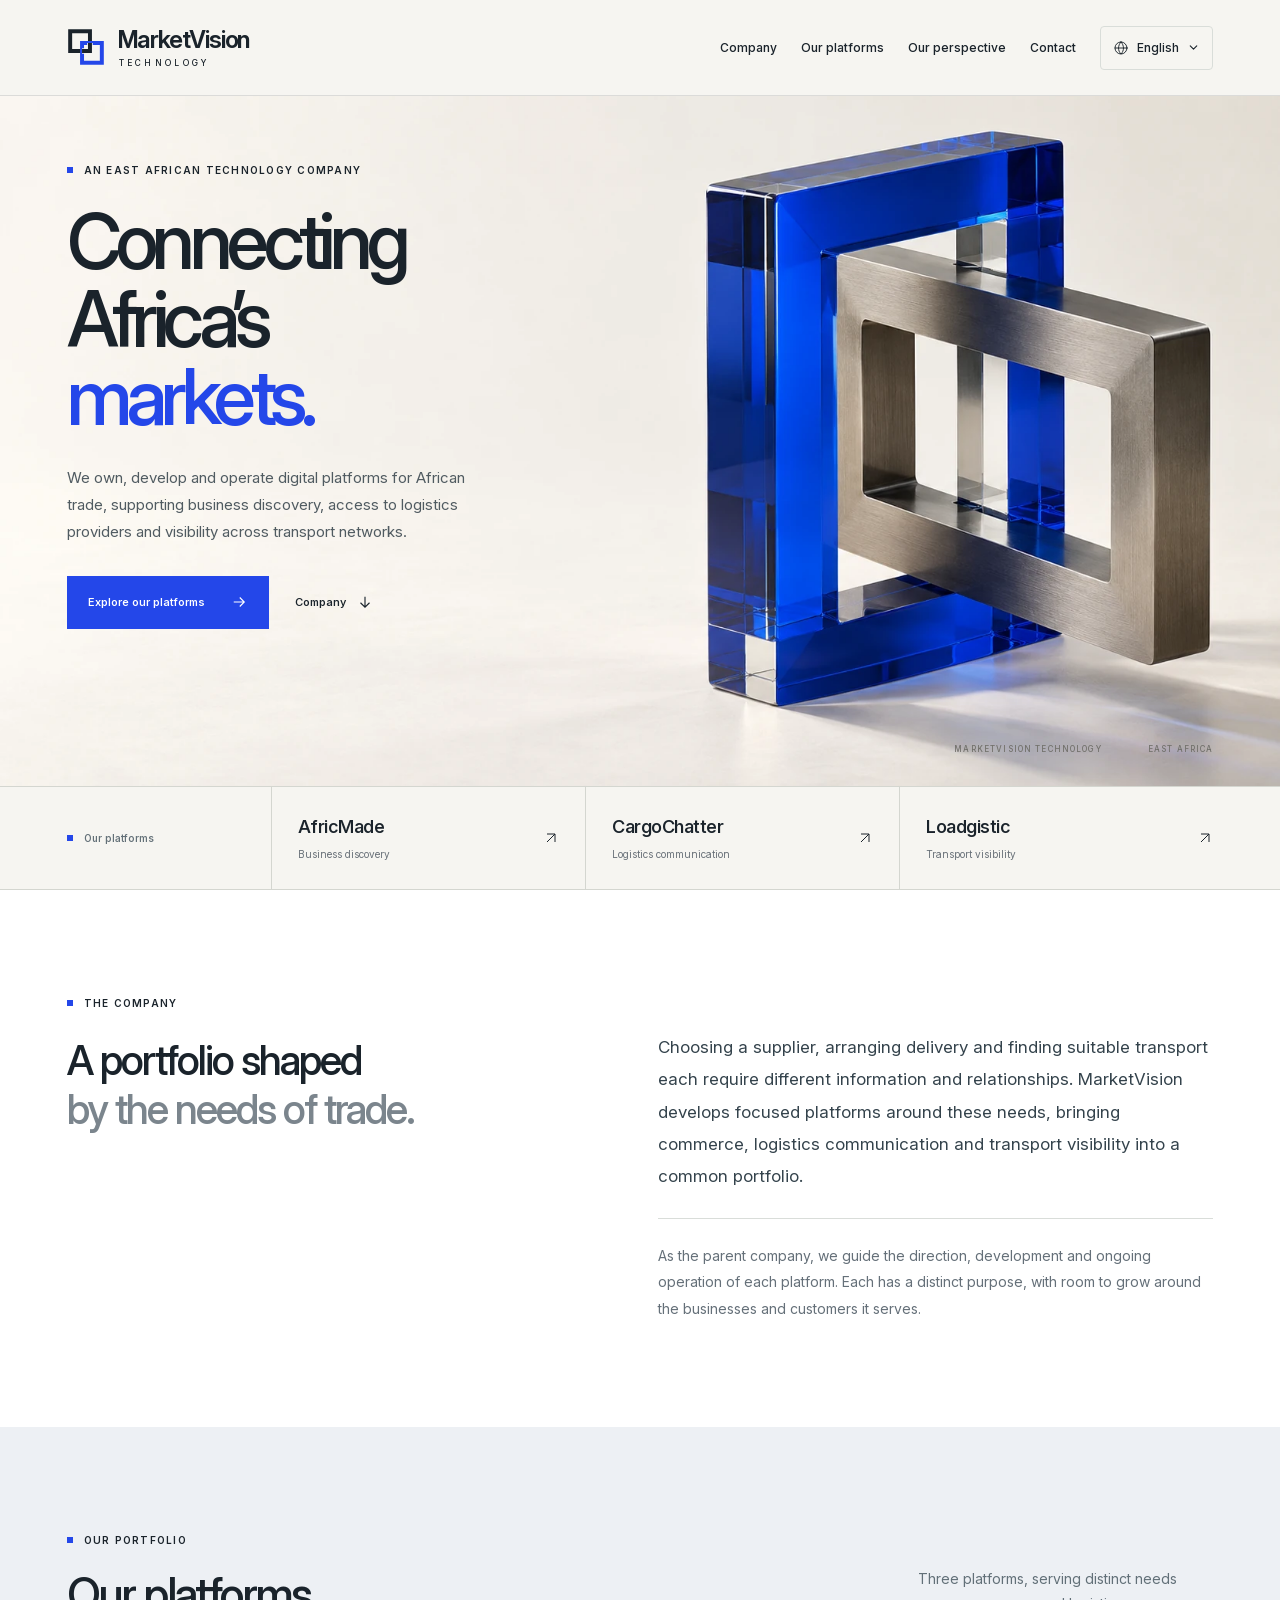
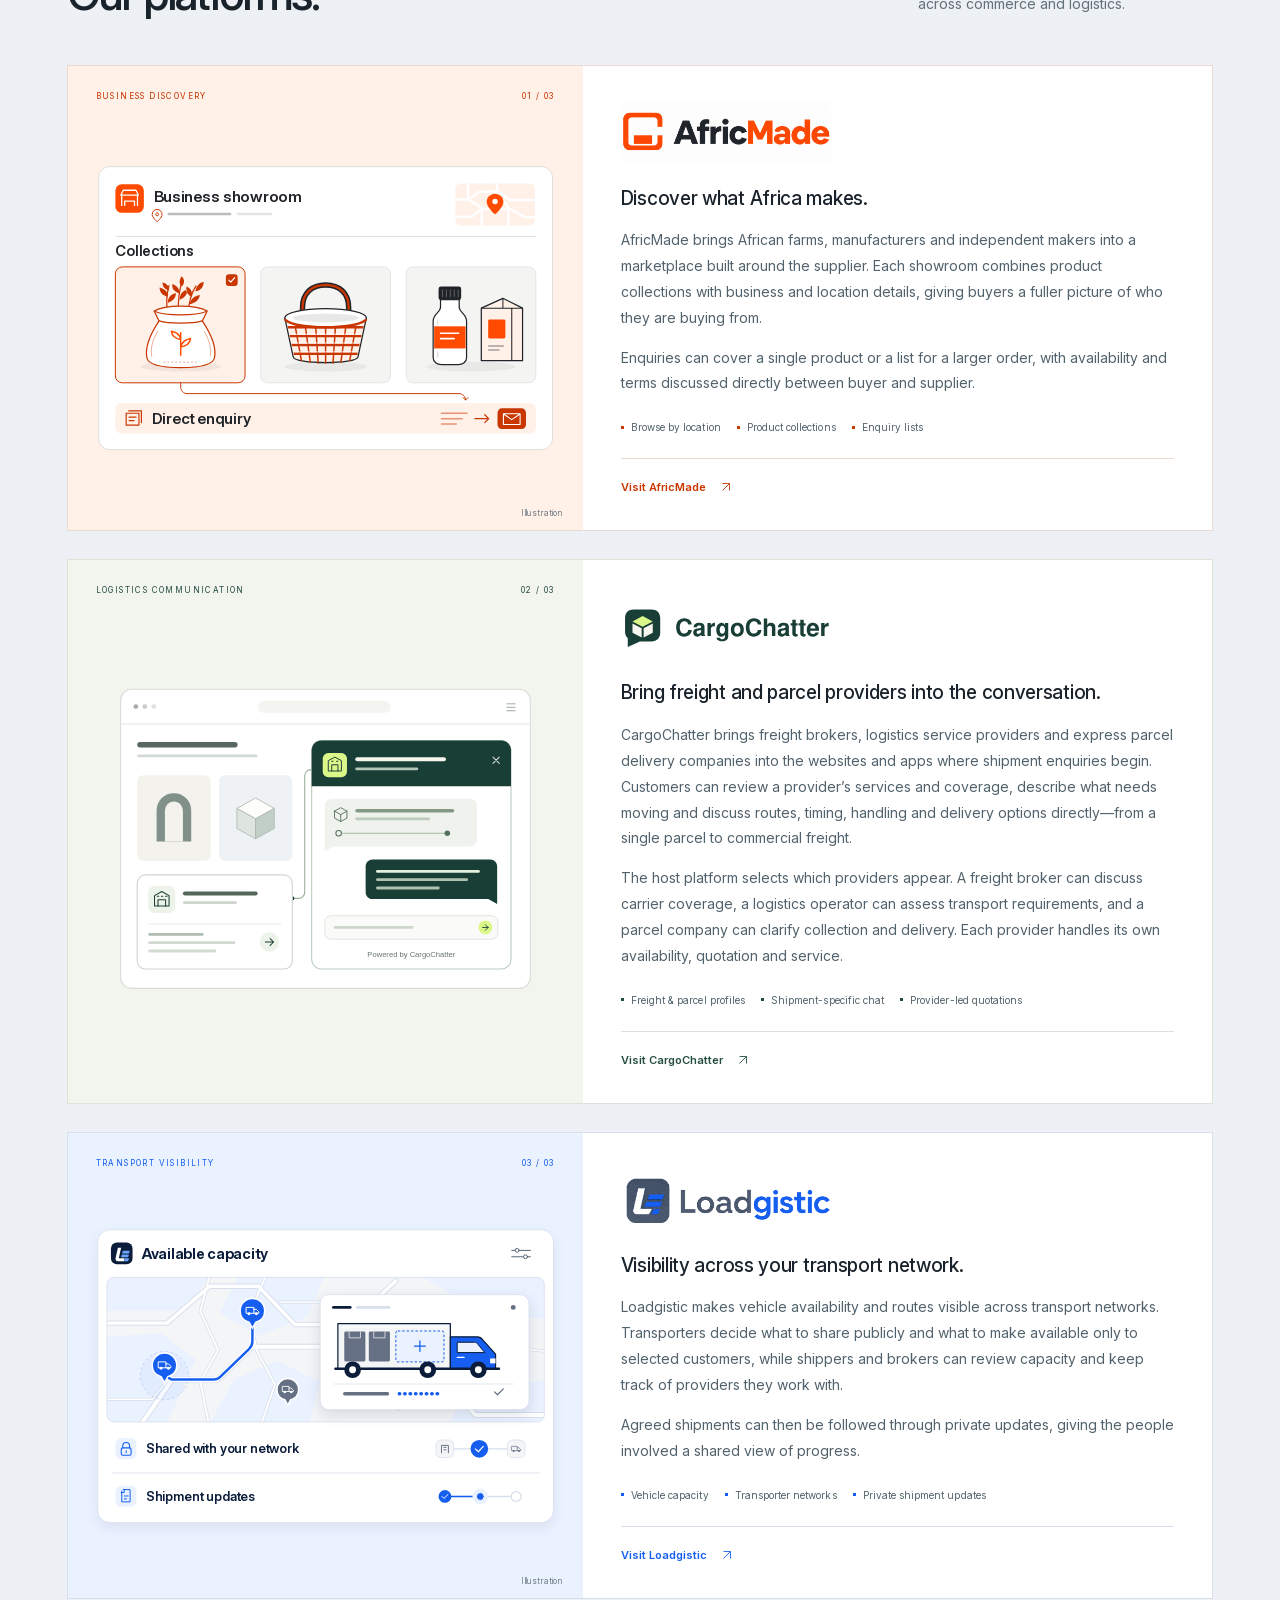
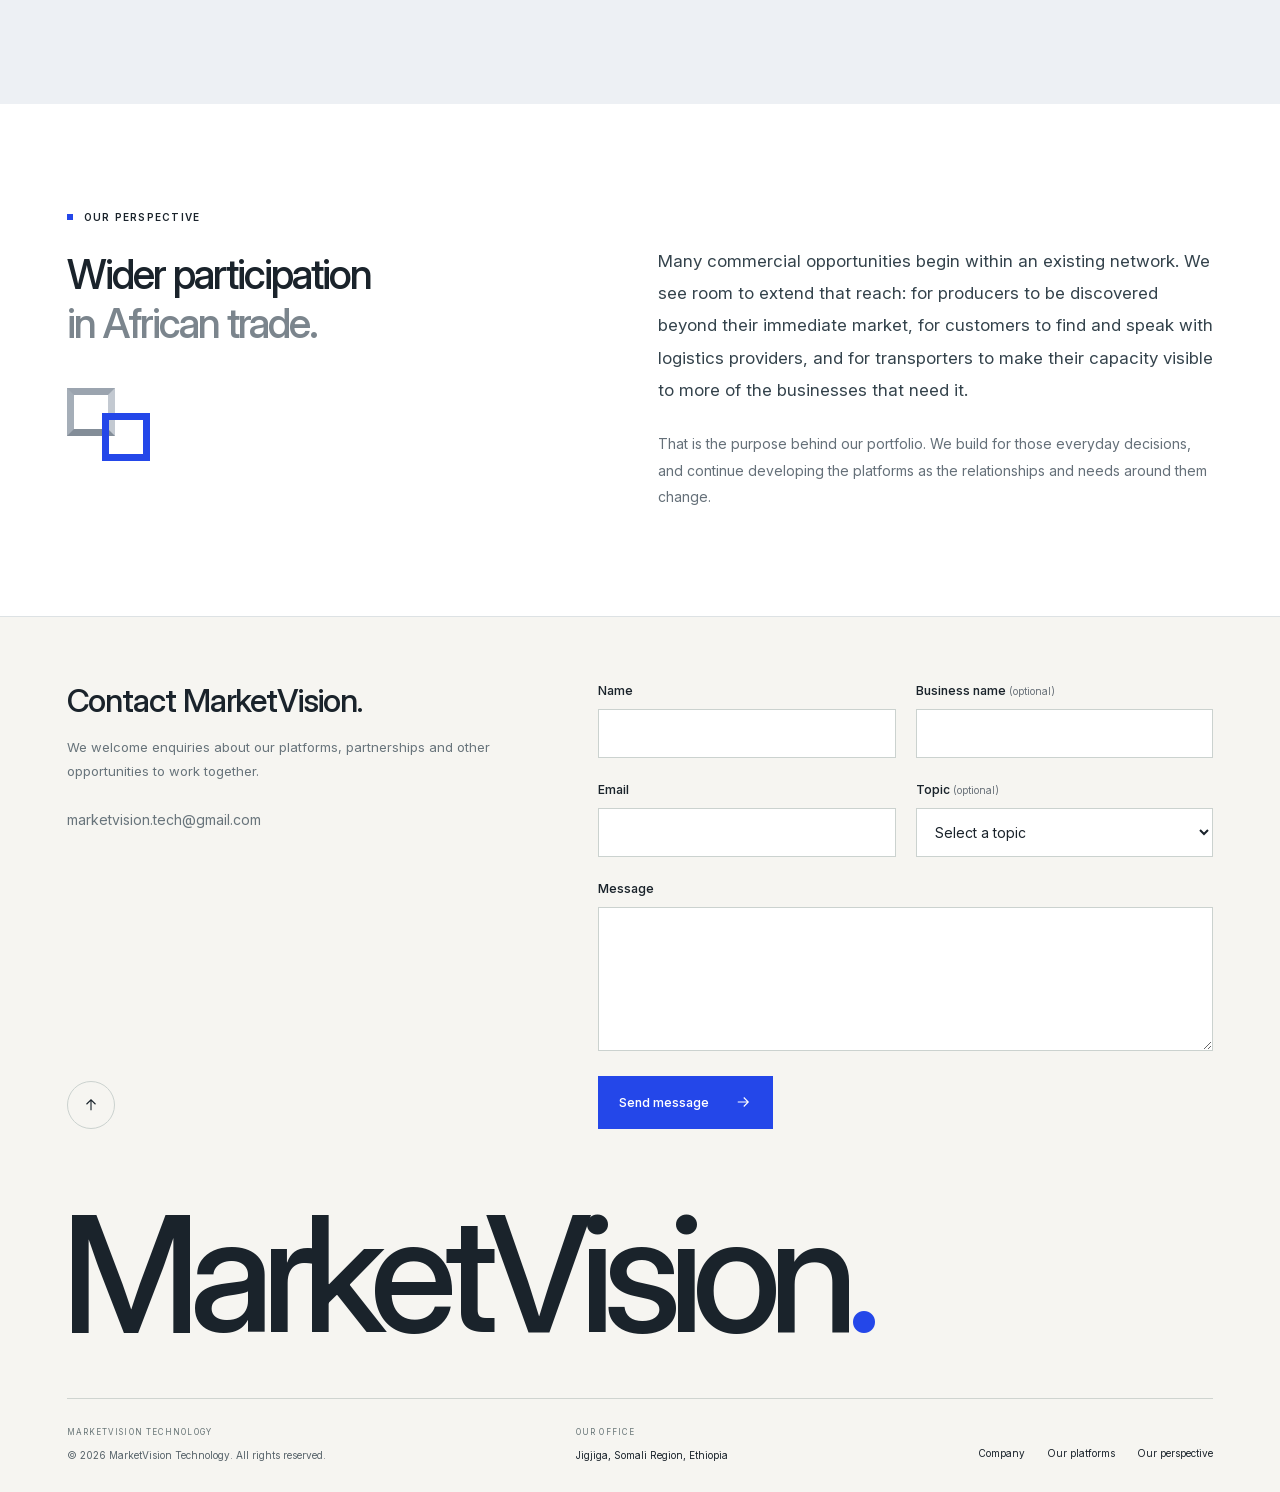
==== commit d060a199: "Give CargoChatter portfolio card deeper freight, logistics and express parcel positioning" ====
--- a/index.html
+++ b/index.html
@@ -184,19 +184,19 @@
           <article id="cargochatter" class="platform platform-cargochatter" aria-labelledby="cargochatter-name">
           <div class="platform-art platform-art-chat">
             <div class="platform-art-top">
-<span>LOGISTICS CHAT</span><span>02 / 03</span>
+<span>LOGISTICS COMMUNICATION</span><span>02 / 03</span>
 </div>
             <img src="./assets/cargochatter-visual.svg" width="640" height="520" loading="lazy" decoding="async" alt="Illustration of a logistics provider profile beside a chat window on a business website">
           </div>
           <div class="platform-content">
             <div class="platform-title"><h3 id="cargochatter-name"><img class="platform-logo" src="./assets/cargochatter-logo.svg" width="311" height="64" loading="lazy" alt="CargoChatter"></h3></div>
-            <p class="platform-subtitle">Connect customers directly with logistics providers.</p>
-            <p>CargoChatter embeds logistics provider profiles and live chat in websites and apps. Customers can explore services, discuss their shipment requirements and request quotes directly from a provider, for anything from a parcel to a full load.</p>
-            <p class="platform-detail">Platform owners choose which providers appear, shaping a logistics offering around their customers while keeping the conversation within their own site or app.</p>
+            <p class="platform-subtitle">Bring freight and parcel providers into the conversation.</p>
+            <p>CargoChatter brings freight brokers, logistics service providers and express parcel delivery companies into the websites and apps where shipment enquiries begin. Customers can review a provider’s services and coverage, describe what needs moving and discuss routes, timing, handling and delivery options directly—from a single parcel to commercial freight.</p>
+            <p class="platform-detail">The host platform selects which providers appear. A freight broker can discuss carrier coverage, a logistics operator can assess transport requirements, and a parcel company can clarify collection and delivery. Each provider handles its own availability, quotation and service.</p>
             <ul class="feature-list" aria-label="CargoChatter features">
-<li>Provider profiles</li>
-<li>Live chat</li>
-<li>Shipment quotes</li>
+<li>Freight & parcel profiles</li>
+<li>Shipment-specific chat</li>
+<li>Provider-led quotations</li>
 </ul>
             <div class="platform-bottom"><a class="external-link" href="https://cargochatter.com/" target="_blank" rel="noopener noreferrer">Visit CargoChatter <svg aria-hidden="true" viewbox="0 0 24 24"><path d="M6 18 18 6M6 6h12v12"></path></svg><span class="sr-only"> (opens in a new tab)</span></a></div>
           </div>
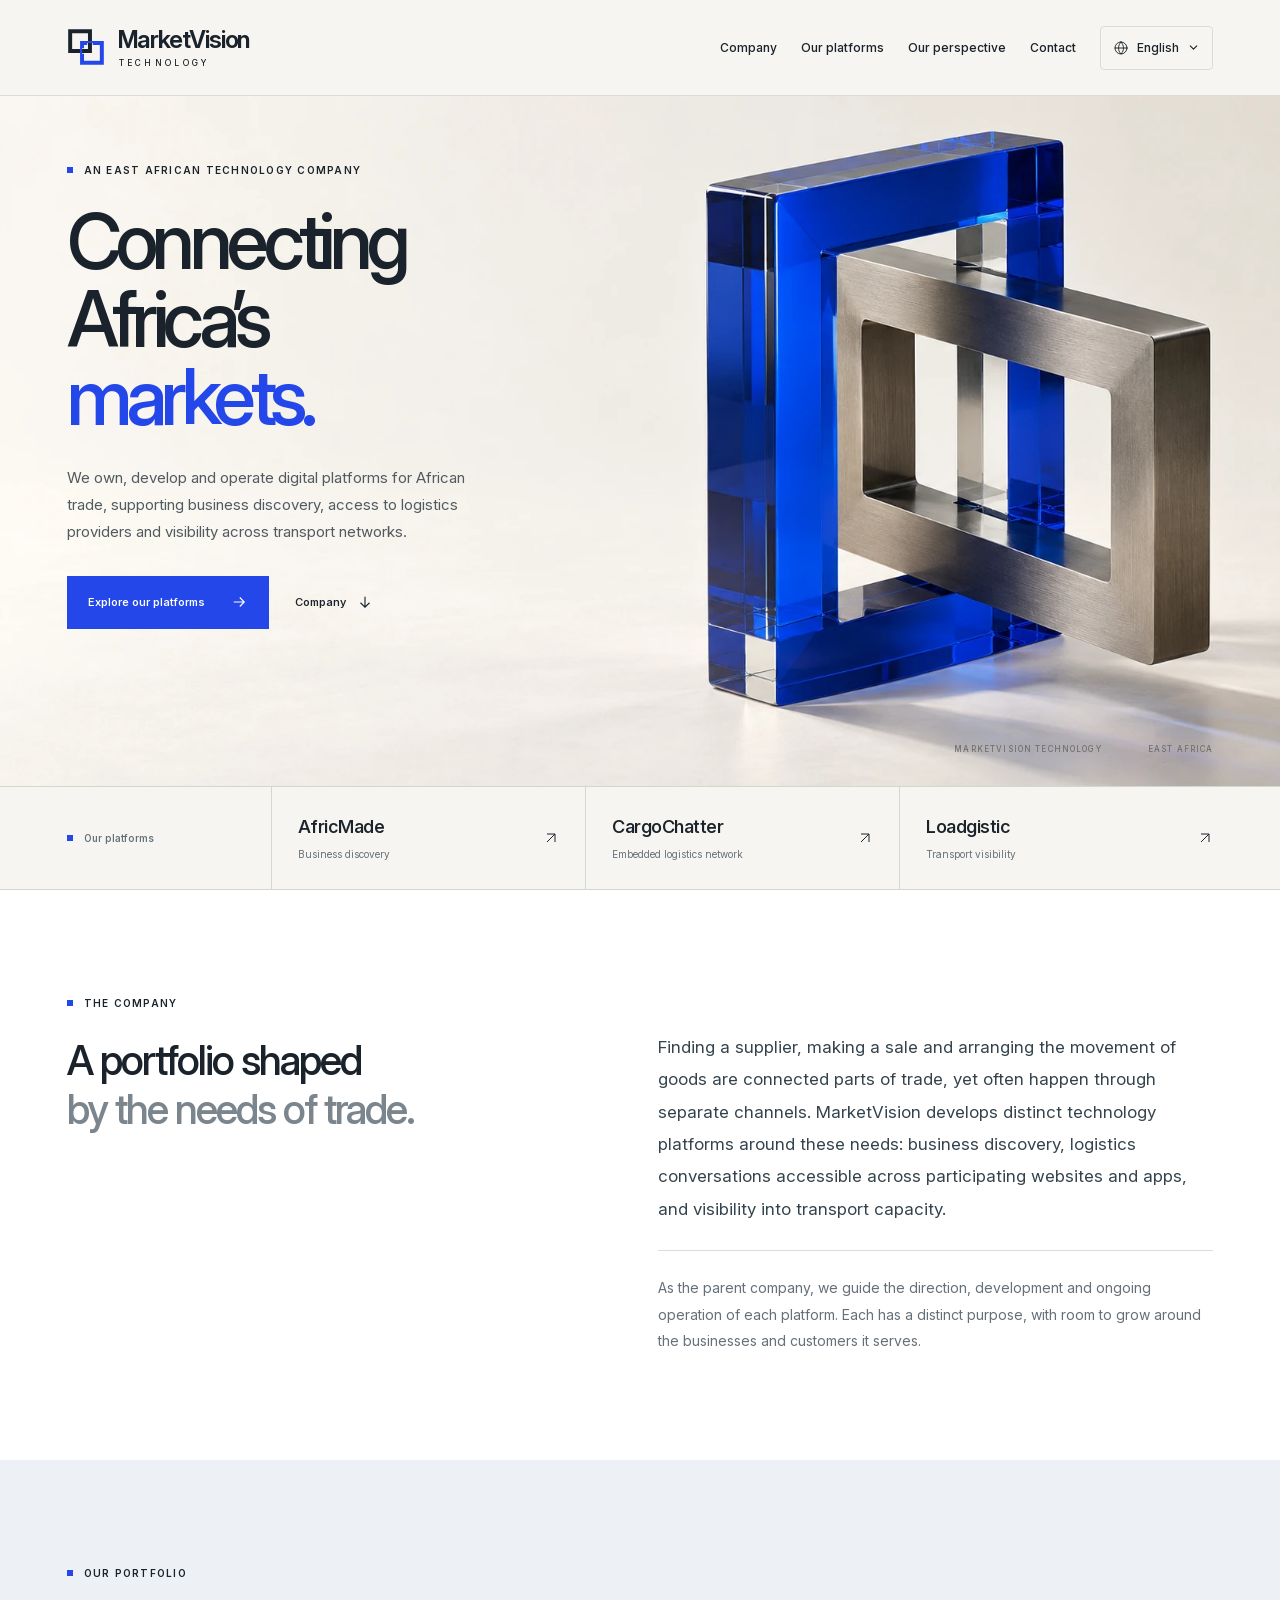
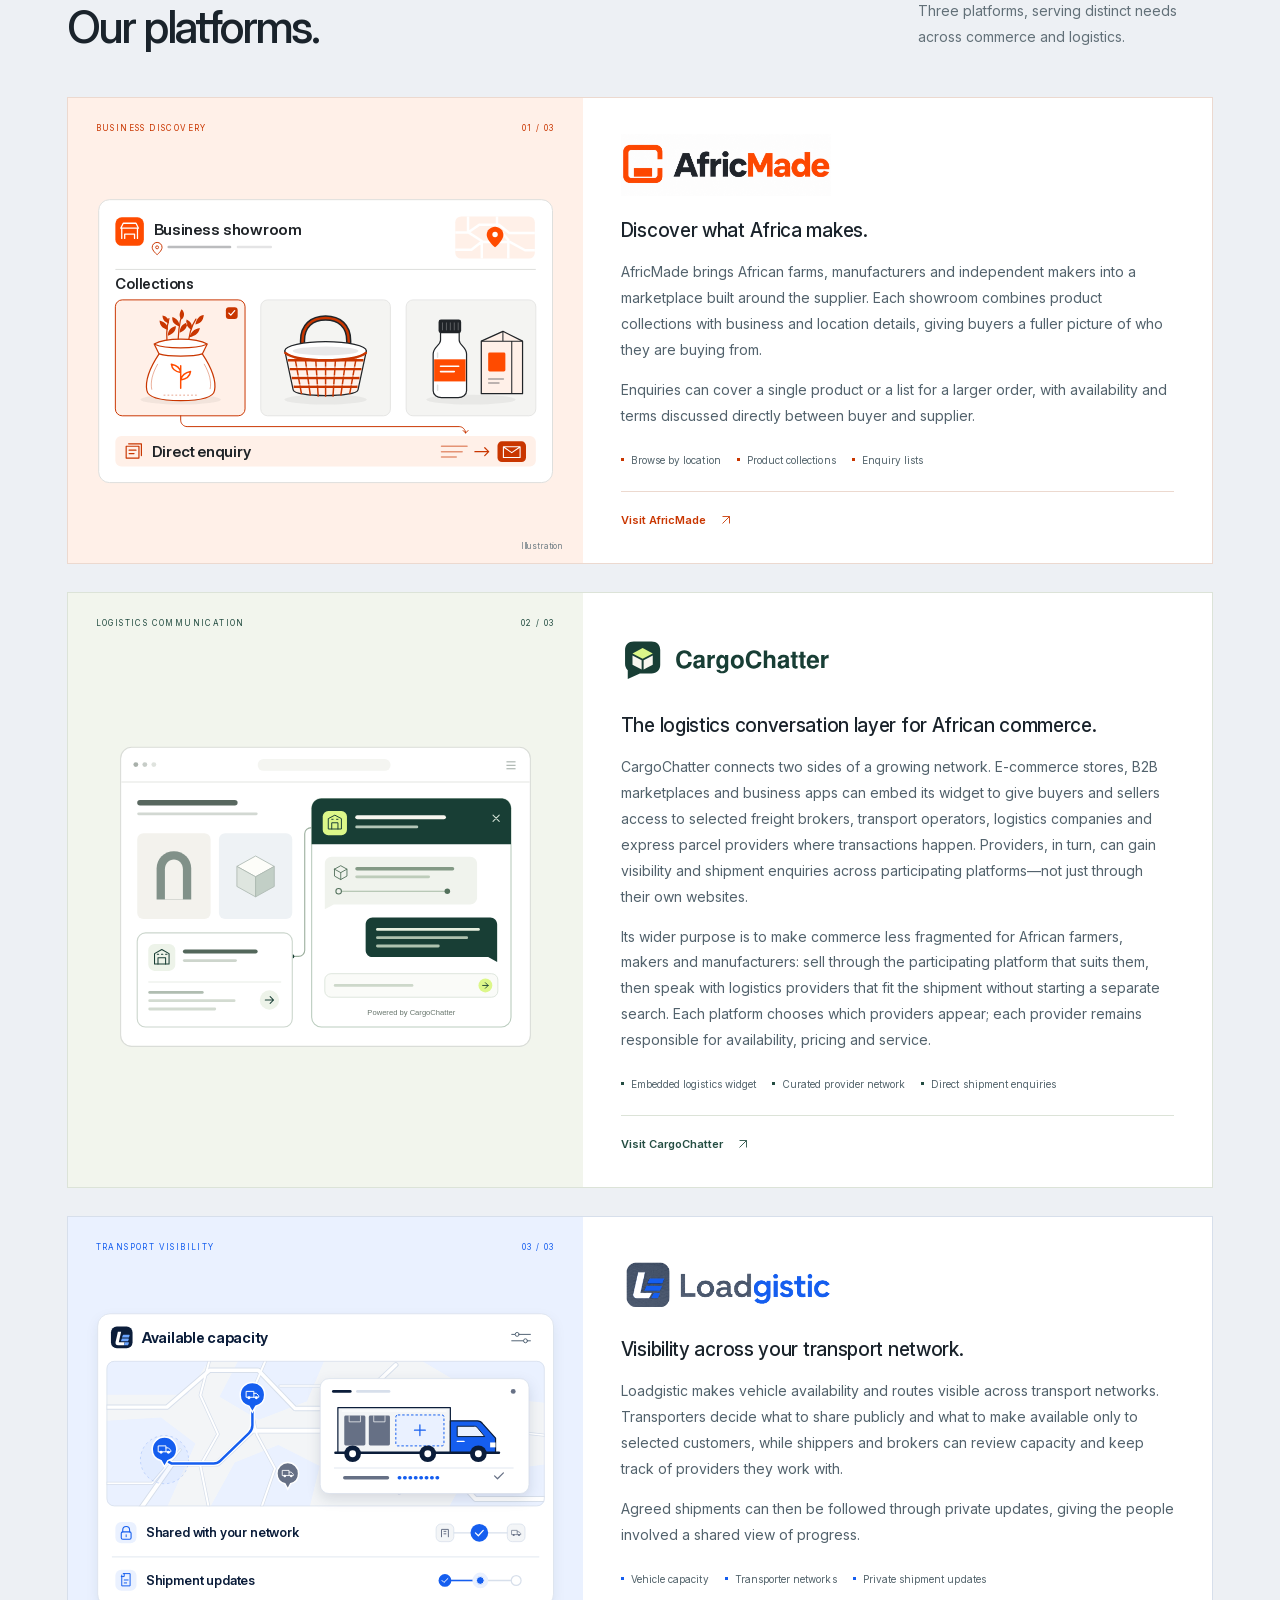
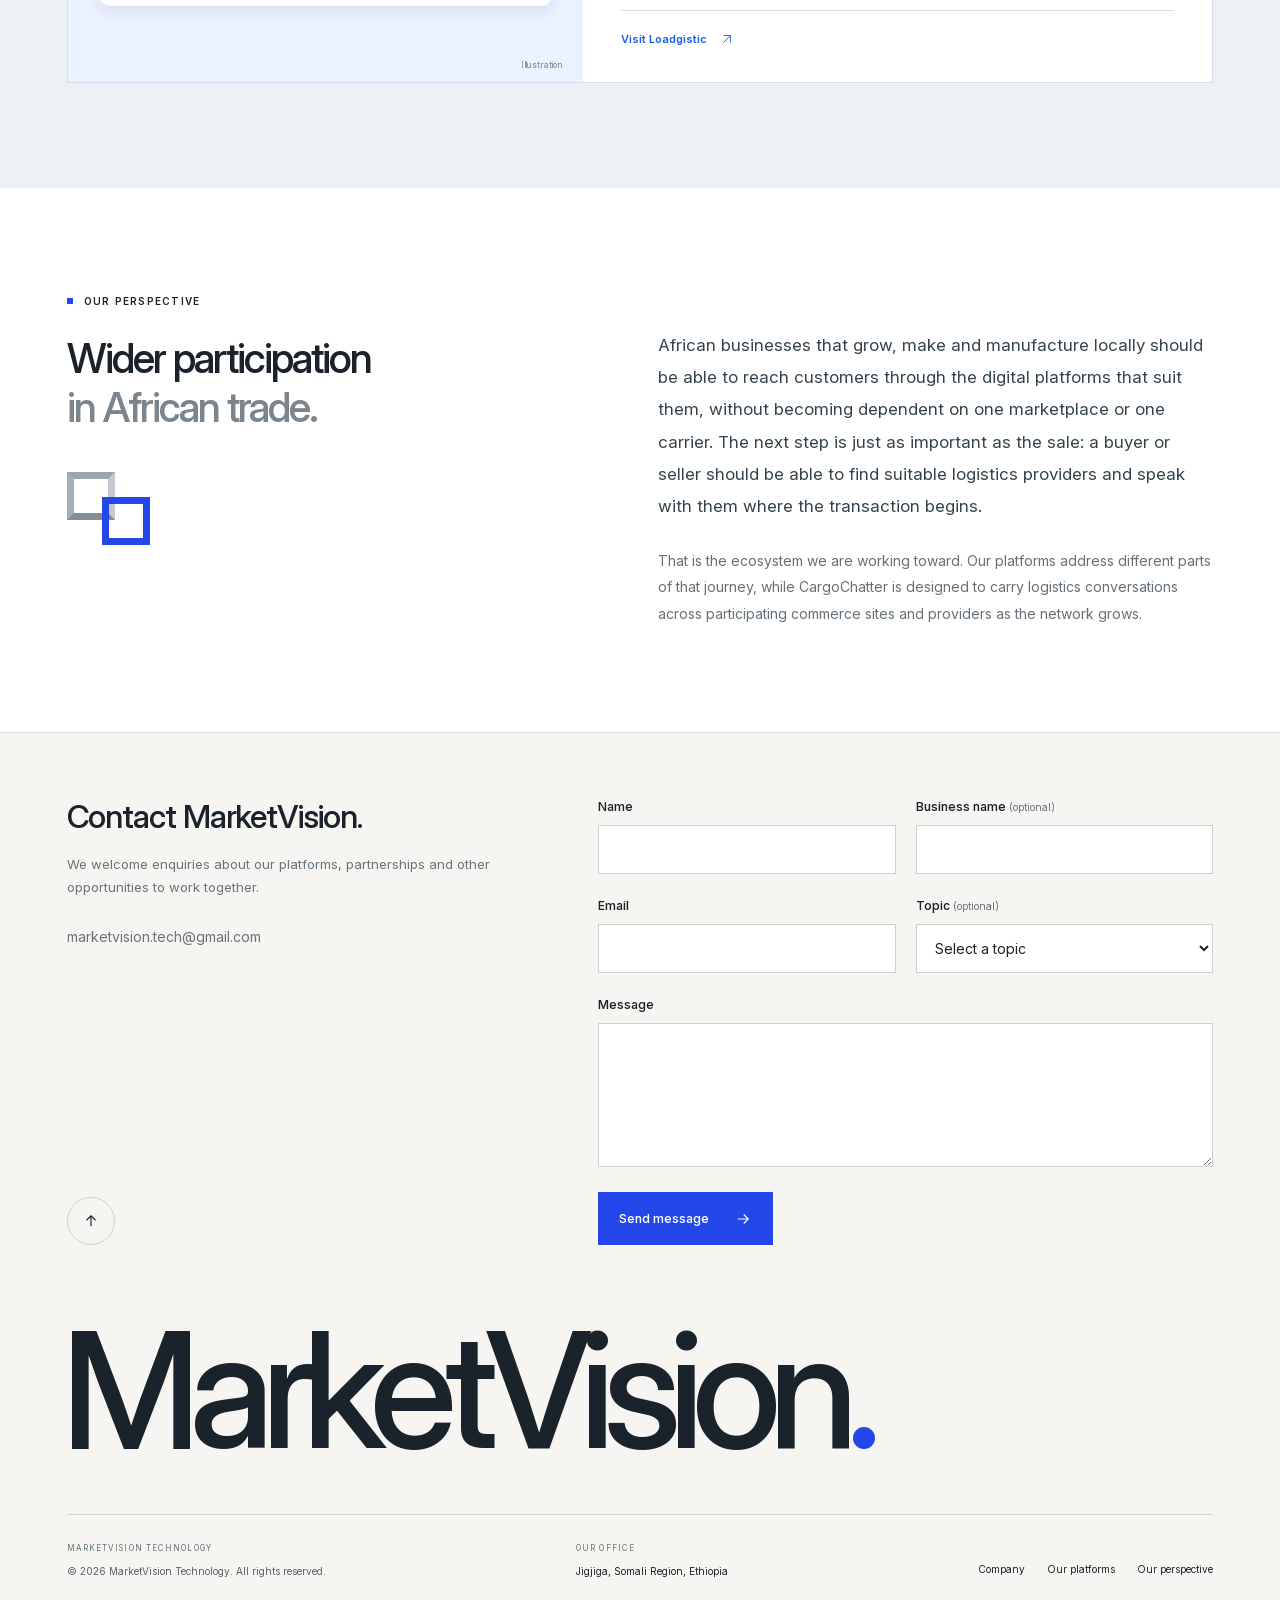
==== commit 915a2c8d: "Align MarketVision with CargoChatter's two-sided logistics ecosystem Explain CargoChatter as the net" ====
--- a/index.html
+++ b/index.html
@@ -58,7 +58,7 @@
         <div class="wrap portfolio-index-inner">
           <p class="portfolio-index-title"><span class="small-square" aria-hidden="true"></span><span>Our platforms</span></p>
           <a href="#africmade"><span><strong lang="en">AfricMade</strong><small>Business discovery</small></span><svg aria-hidden="true" viewbox="0 0 24 24"><path d="M6 18 18 6M6 6h12v12"></path></svg></a>
-          <a href="#cargochatter"><span><strong lang="en">CargoChatter</strong><small>Logistics communication</small></span><svg aria-hidden="true" viewbox="0 0 24 24"><path d="M6 18 18 6M6 6h12v12"></path></svg></a>
+          <a href="#cargochatter"><span><strong lang="en">CargoChatter</strong><small>Embedded logistics network</small></span><svg aria-hidden="true" viewbox="0 0 24 24"><path d="M6 18 18 6M6 6h12v12"></path></svg></a>
           <a href="#loadgistic"><span><strong lang="en">Loadgistic</strong><small>Transport visibility</small></span><svg aria-hidden="true" viewbox="0 0 24 24"><path d="M6 18 18 6M6 6h12v12"></path></svg></a>
         </div>
       </nav>
@@ -71,7 +71,7 @@
           <h2 id="vision-title">A portfolio shaped<br><span class="muted-heading">by the needs of trade.</span></h2>
         </div>
         <div class="company-copy">
-          <p class="company-intro">Choosing a supplier, arranging delivery and finding suitable transport each require different information and relationships. MarketVision develops focused platforms around these needs, bringing commerce, logistics communication and transport visibility into a common portfolio.</p>
+          <p class="company-intro">Finding a supplier, making a sale and arranging the movement of goods are connected parts of trade, yet often happen through separate channels. MarketVision develops distinct technology platforms around these needs: business discovery, logistics conversations accessible across participating websites and apps, and visibility into transport capacity.</p>
           <p class="company-role">As the parent company, we guide the direction, development and ongoing operation of each platform. Each has a distinct purpose, with room to grow around the businesses and customers it serves.</p>
         </div>
       </div>
@@ -190,13 +190,13 @@
           </div>
           <div class="platform-content">
             <div class="platform-title"><h3 id="cargochatter-name"><img class="platform-logo" src="./assets/cargochatter-logo.svg" width="311" height="64" loading="lazy" alt="CargoChatter"></h3></div>
-            <p class="platform-subtitle">Bring freight and parcel providers into the conversation.</p>
-            <p>CargoChatter brings freight brokers, logistics service providers and express parcel delivery companies into the websites and apps where shipment enquiries begin. Customers can review a provider’s services and coverage, describe what needs moving and discuss routes, timing, handling and delivery options directly—from a single parcel to commercial freight.</p>
-            <p class="platform-detail">The host platform selects which providers appear. A freight broker can discuss carrier coverage, a logistics operator can assess transport requirements, and a parcel company can clarify collection and delivery. Each provider handles its own availability, quotation and service.</p>
+            <p class="platform-subtitle">The logistics conversation layer for African commerce.</p>
+            <p>CargoChatter connects two sides of a growing network. E-commerce stores, B2B marketplaces and business apps can embed its widget to give buyers and sellers access to selected freight brokers, transport operators, logistics companies and express parcel providers where transactions happen. Providers, in turn, can gain visibility and shipment enquiries across participating platforms—not just through their own websites.</p>
+            <p class="platform-detail">Its wider purpose is to make commerce less fragmented for African farmers, makers and manufacturers: sell through the participating platform that suits them, then speak with logistics providers that fit the shipment without starting a separate search. Each platform chooses which providers appear; each provider remains responsible for availability, pricing and service.</p>
             <ul class="feature-list" aria-label="CargoChatter features">
-<li>Freight & parcel profiles</li>
-<li>Shipment-specific chat</li>
-<li>Provider-led quotations</li>
+<li>Embedded logistics widget</li>
+<li>Curated provider network</li>
+<li>Direct shipment enquiries</li>
 </ul>
             <div class="platform-bottom"><a class="external-link" href="https://cargochatter.com/" target="_blank" rel="noopener noreferrer">Visit CargoChatter <svg aria-hidden="true" viewbox="0 0 24 24"><path d="M6 18 18 6M6 6h12v12"></path></svg><span class="sr-only"> (opens in a new tab)</span></a></div>
           </div>
@@ -378,8 +378,8 @@
 </div>
     </div>
     <div class="perspective-copy">
-      <p>Many commercial opportunities begin within an existing network. We see room to extend that reach: for producers to be discovered beyond their immediate market, for customers to find and speak with logistics providers, and for transporters to make their capacity visible to more of the businesses that need it.</p>
-      <p>That is the purpose behind our portfolio. We build for those everyday decisions, and continue developing the platforms as the relationships and needs around them change.</p>
+      <p>African businesses that grow, make and manufacture locally should be able to reach customers through the digital platforms that suit them, without becoming dependent on one marketplace or one carrier. The next step is just as important as the sale: a buyer or seller should be able to find suitable logistics providers and speak with them where the transaction begins.</p>
+      <p>That is the ecosystem we are working toward. Our platforms address different parts of that journey, while CargoChatter is designed to carry logistics conversations across participating commerce sites and providers as the network grows.</p>
     </div>
   </div>
 </section></main>
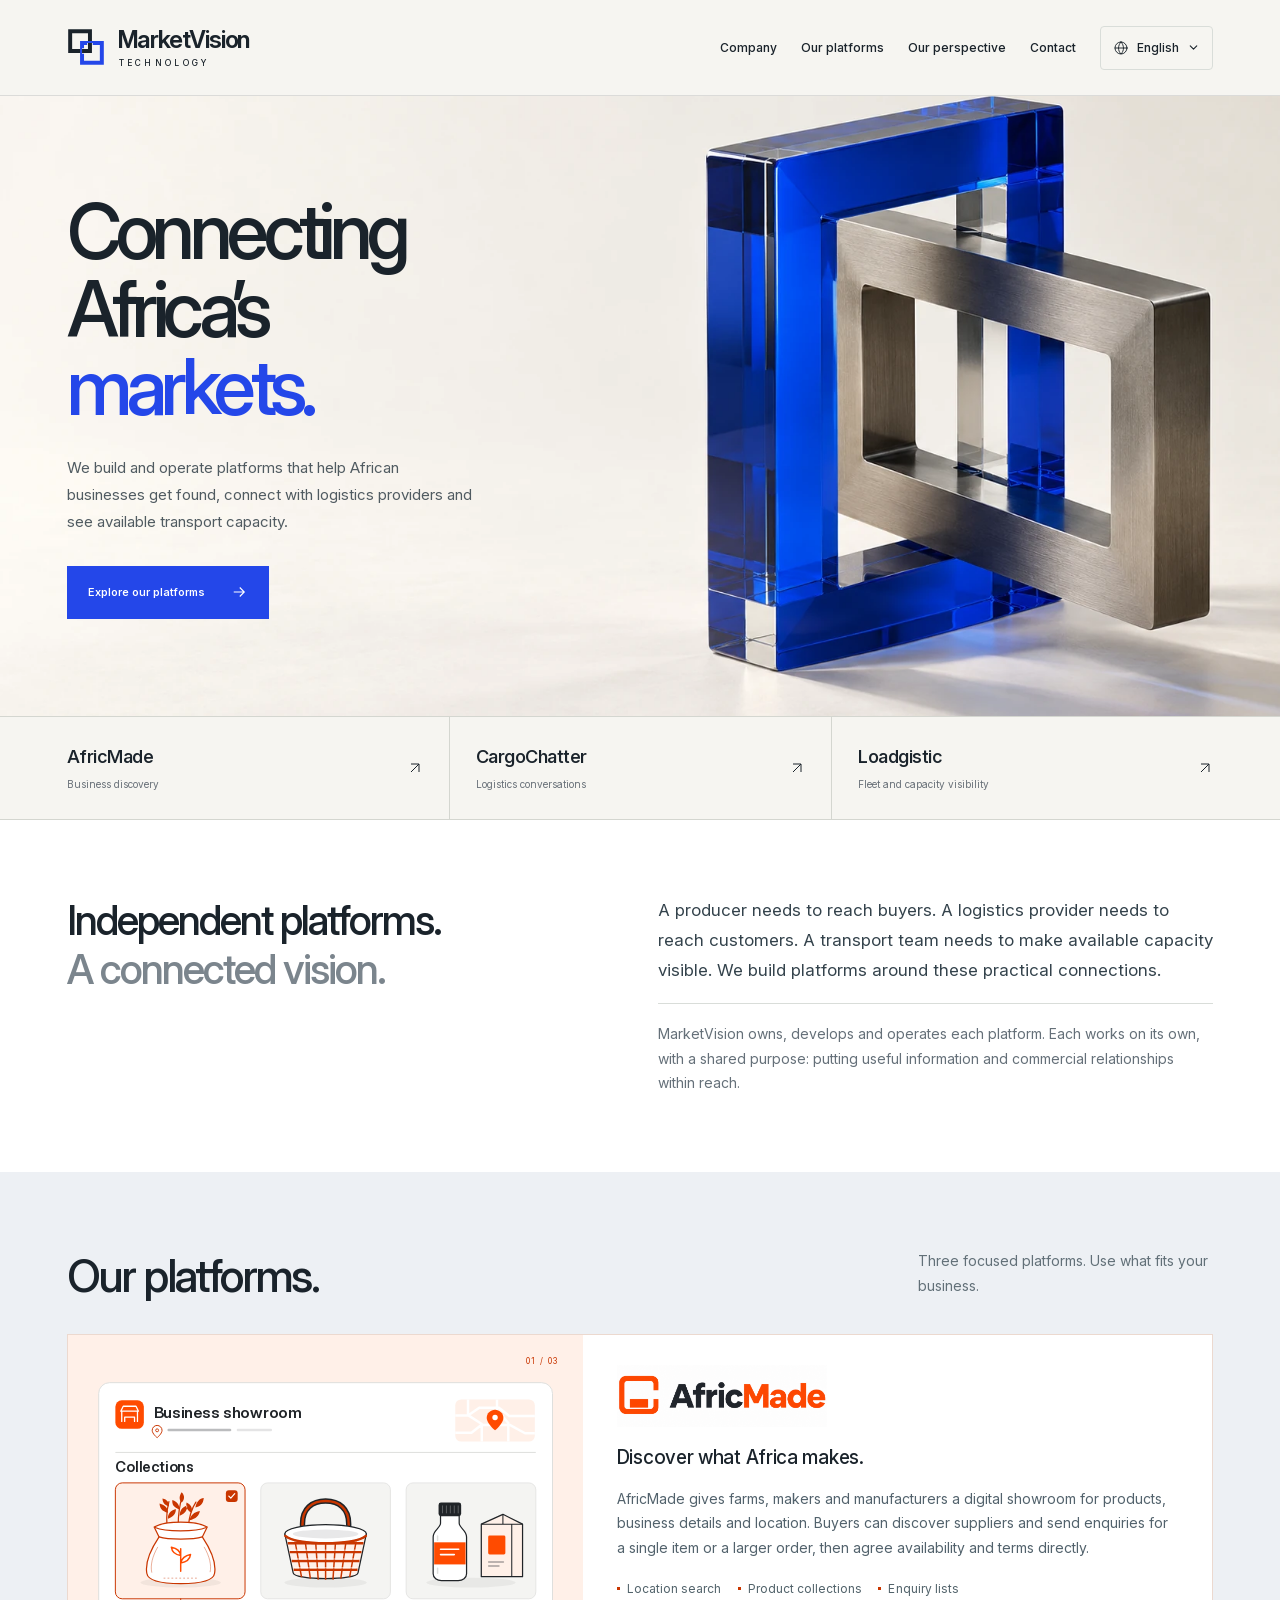
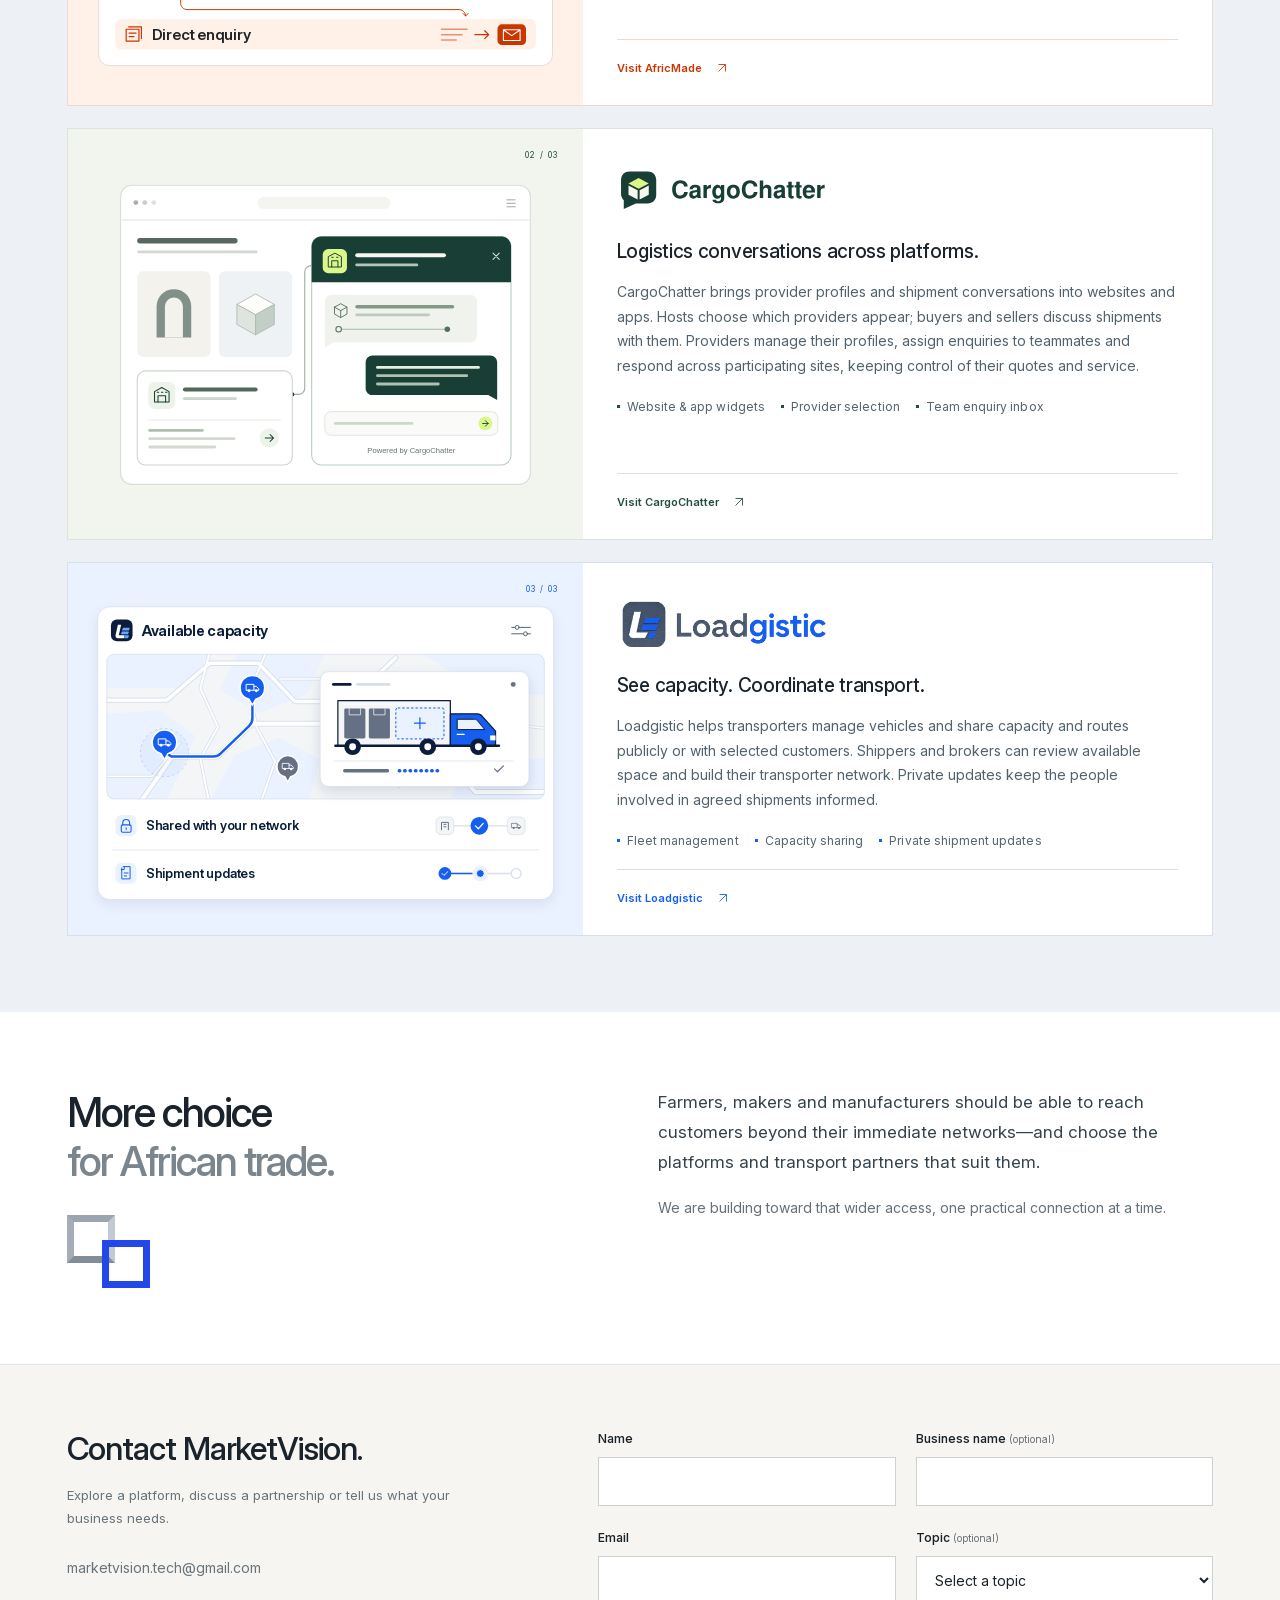
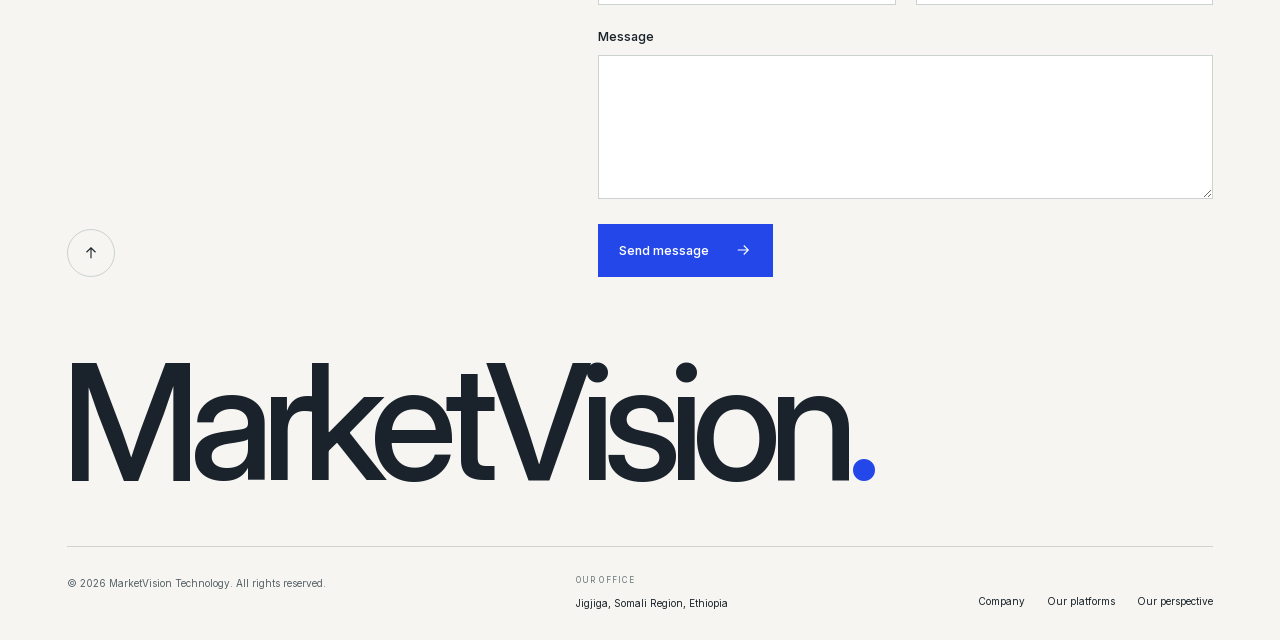
==== commit 3bc1b1fb: "Sharpen MarketVision's company story and compact the portfolio Condense all four languages, clarify " ====
--- a/index.html
+++ b/index.html
@@ -5,19 +5,19 @@
   <meta name="viewport" content="width=device-width, initial-scale=1">
   <meta name="theme-color" content="#f6f5f1">
   <title>MarketVision Technology — Connecting Africa’s Markets</title>
-  <meta name="description" content="MarketVision Technology owns, develops and operates a portfolio of platforms for African commerce, logistics communication and transport visibility.">
+  <meta name="description" content="MarketVision owns and operates AfricMade, CargoChatter and Loadgistic: platforms for business discovery, logistics conversations and transport visibility across African trade.">
   <meta property="og:type" content="website">
   <meta property="og:title" content="MarketVision Technology — Connecting Africa’s Markets">
-  <meta property="og:description" content="MarketVision Technology owns, develops and operates a portfolio of platforms for African commerce, logistics communication and transport visibility.">
+  <meta property="og:description" content="MarketVision owns and operates AfricMade, CargoChatter and Loadgistic: platforms for business discovery, logistics conversations and transport visibility across African trade.">
   <meta property="og:url" content="https://marketvisiontech.com/">
   <meta property="og:image" content="https://marketvisiontech.com/assets/marketvision-connect.webp">
   <meta property="og:image:alt" content="Interlocking blue and metal frames">
   <link rel="canonical" href="https://marketvisiontech.com/">
   <link rel="icon" type="image/svg+xml" href="./assets/mark.svg">
   <link rel="preload" href="./assets/inter-variable.woff2" as="font" type="font/woff2" crossorigin>
-  <link rel="stylesheet" href="./styles.css?v=20261028-company-portfolio">
-  <script type="application/json" id="site-copy">{"nav.open": "Open navigation", "nav.close": "Close navigation", "validation.required": "Please fill in this field.", "validation.email": "Please enter a valid email address.", "validation.invalid": "Please check this field.", "validation.tooLong": "Please shorten this entry.", "form.check": "Please check the highlighted fields.", "form.sendingButton": "Sending…", "form.unavailable": "The form is unavailable right now. Please try again later.", "form.refreshError": "We couldn’t send your message. Please refresh the page and try again.", "form.sending": "Sending your message…", "form.rejected": "Your message wasn’t sent. Your text is still in the form. Please try again.", "form.success": "Thanks. Your message has been sent.", "form.timeout": "We couldn’t confirm that your message was sent. Your text is still in the form. Please try again later.", "form.error": "We couldn’t confirm that your message was sent. Your text is still in the form. Please try again.", "form.send": "Send message", "nav.perspective": "Our perspective"}</script><script src="./languages.js?v=20261028-company-portfolio" defer></script><script src="./script.js?v=20261028-company-portfolio" defer></script>
-<meta property="og:locale" content="en_US"><link rel="alternate" hreflang="en" href="https://marketvisiontech.com/"><link rel="alternate" hreflang="am" href="https://marketvisiontech.com/am/"><meta property="og:locale:alternate" content="am_ET"><link rel="alternate" hreflang="om" href="https://marketvisiontech.com/om/"><meta property="og:locale:alternate" content="om_ET"><link rel="alternate" hreflang="so" href="https://marketvisiontech.com/so/"><meta property="og:locale:alternate" content="so_ET"><link rel="alternate" hreflang="x-default" href="https://marketvisiontech.com/"><link rel="stylesheet" href="./languages.css?v=20261028-company-portfolio"></head>
+  <link rel="stylesheet" href="./styles.css?v=20261028-concise-portfolio">
+  <script type="application/json" id="site-copy">{"nav.open": "Open navigation", "nav.close": "Close navigation", "validation.required": "Please fill in this field.", "validation.email": "Please enter a valid email address.", "validation.invalid": "Please check this field.", "validation.tooLong": "Please shorten this entry.", "form.check": "Please check the highlighted fields.", "form.sendingButton": "Sending…", "form.unavailable": "The form is unavailable right now. Please try again later.", "form.refreshError": "We couldn’t send your message. Please refresh the page and try again.", "form.sending": "Sending your message…", "form.rejected": "Your message wasn’t sent. Your text is still in the form. Please try again.", "form.success": "Thanks. Your message has been sent.", "form.timeout": "We couldn’t confirm that your message was sent. Your text is still in the form. Please try again later.", "form.error": "We couldn’t confirm that your message was sent. Your text is still in the form. Please try again.", "form.send": "Send message", "nav.perspective": "Our perspective"}</script><script src="./languages.js?v=20261028-concise-portfolio" defer></script><script src="./script.js?v=20261028-concise-portfolio" defer></script>
+<meta property="og:locale" content="en_US"><link rel="alternate" hreflang="en" href="https://marketvisiontech.com/"><link rel="alternate" hreflang="am" href="https://marketvisiontech.com/am/"><meta property="og:locale:alternate" content="am_ET"><link rel="alternate" hreflang="om" href="https://marketvisiontech.com/om/"><meta property="og:locale:alternate" content="om_ET"><link rel="alternate" hreflang="so" href="https://marketvisiontech.com/so/"><meta property="og:locale:alternate" content="so_ET"><link rel="alternate" hreflang="x-default" href="https://marketvisiontech.com/"><link rel="stylesheet" href="./languages.css?v=20261028-concise-portfolio"></head>
 <body>
   <a class="skip-link" href="#main">Skip to content</a>
   <header class="site-header">
@@ -41,25 +41,19 @@
       <img class="hero-art" src="./assets/marketvision-connect.webp" width="1659" height="948" fetchpriority="high" alt="">
       <div class="wrap hero-inner">
         <div class="hero-copy">
-          <p class="eyebrow"><span class="small-square"></span> AN EAST AFRICAN TECHNOLOGY COMPANY</p>
           <h1 id="hero-title">Connecting<br>Africa’s<br><span>markets.</span></h1>
-          <p class="hero-description">We own, develop and operate digital platforms for African trade, supporting business discovery, access to logistics providers and visibility across transport networks.</p>
+          <p class="hero-description">We build and operate platforms that help African businesses get found, connect with logistics providers and see available transport capacity.</p>
           <div class="hero-actions">
             <a class="button button-blue" href="#platforms">Explore our platforms <svg aria-hidden="true" viewbox="0 0 24 24"><path d="M5 12h14M13 6l6 6-6 6"></path></svg></a>
-            <a class="text-link" href="#company">Company <svg aria-hidden="true" viewbox="0 0 24 24"><path d="M12 5v14m-6-6 6 6 6-6"></path></svg></a>
-          </div>
-        </div>
-        <div class="hero-caption" aria-hidden="true">
-<span>MARKETVISION TECHNOLOGY</span><span>EAST AFRICA</span>
-</div>
-      </div>
+            </div>
+        </div>
+        </div>
       </div>
       <nav class="portfolio-index" aria-label="Our platforms">
         <div class="wrap portfolio-index-inner">
-          <p class="portfolio-index-title"><span class="small-square" aria-hidden="true"></span><span>Our platforms</span></p>
           <a href="#africmade"><span><strong lang="en">AfricMade</strong><small>Business discovery</small></span><svg aria-hidden="true" viewbox="0 0 24 24"><path d="M6 18 18 6M6 6h12v12"></path></svg></a>
-          <a href="#cargochatter"><span><strong lang="en">CargoChatter</strong><small>Embedded logistics network</small></span><svg aria-hidden="true" viewbox="0 0 24 24"><path d="M6 18 18 6M6 6h12v12"></path></svg></a>
-          <a href="#loadgistic"><span><strong lang="en">Loadgistic</strong><small>Transport visibility</small></span><svg aria-hidden="true" viewbox="0 0 24 24"><path d="M6 18 18 6M6 6h12v12"></path></svg></a>
+          <a href="#cargochatter"><span><strong lang="en">CargoChatter</strong><small>Logistics conversations</small></span><svg aria-hidden="true" viewbox="0 0 24 24"><path d="M6 18 18 6M6 6h12v12"></path></svg></a>
+          <a href="#loadgistic"><span><strong lang="en">Loadgistic</strong><small>Fleet and capacity visibility</small></span><svg aria-hidden="true" viewbox="0 0 24 24"><path d="M6 18 18 6M6 6h12v12"></path></svg></a>
         </div>
       </nav>
     </section>
@@ -67,12 +61,11 @@
       <span id="vision" class="section-anchor" aria-hidden="true"></span>
       <div class="wrap company-grid">
         <div class="company-heading">
-          <p class="section-label"><span class="small-square"></span> THE COMPANY</p>
-          <h2 id="vision-title">A portfolio shaped<br><span class="muted-heading">by the needs of trade.</span></h2>
+          <h2 id="vision-title">Independent platforms.<br><span class="muted-heading">A connected vision.</span></h2>
         </div>
         <div class="company-copy">
-          <p class="company-intro">Finding a supplier, making a sale and arranging the movement of goods are connected parts of trade, yet often happen through separate channels. MarketVision develops distinct technology platforms around these needs: business discovery, logistics conversations accessible across participating websites and apps, and visibility into transport capacity.</p>
-          <p class="company-role">As the parent company, we guide the direction, development and ongoing operation of each platform. Each has a distinct purpose, with room to grow around the businesses and customers it serves.</p>
+          <p class="company-intro">A producer needs to reach buyers. A logistics provider needs to reach customers. A transport team needs to make available capacity visible. We build platforms around these practical connections.</p>
+          <p class="company-role">MarketVision owns, develops and operates each platform. Each works on its own, with a shared purpose: putting useful information and commercial relationships within reach.</p>
         </div>
       </div>
     </section>
@@ -80,16 +73,15 @@
       <div class="wrap">
         <div class="section-heading">
 <div>
-<p class="section-label"><span class="small-square"></span> OUR PORTFOLIO</p>
 <h2 id="platforms-title">Our platforms.</h2>
 </div>
-<p>Three platforms, serving distinct needs across commerce and logistics.</p>
+<p>Three focused platforms. Use what fits your business.</p>
 </div>
         <div class="platform-collection">
           <article id="africmade" class="platform platform-africmade">
             <div class="platform-art">
 <div class="platform-art-top">
-<span>BUSINESS DISCOVERY</span><span>01 / 03</span>
+<span>01 / 03</span>
 </div>
 <svg xmlns="http://www.w3.org/2000/svg" class="platform-illustration" width="1000" height="650" viewbox="0 0 1000 650" fill="none" role="img" focusable="false" aria-describedby="africmade-desc" aria-label="Illustration of an AfricMade supplier showroom" data-platform-illustration="africmade">
   <title id="africmade-title">AfricMade showroom illustration</title>
@@ -166,15 +158,13 @@
   <rect x="850" y="528" width="58" height="42" rx="9" fill="#C93600"></rect>
   <path d="M862 539H896V561H862V539ZM863 540L879 551L895 540" stroke="#FFFFFF" stroke-width="2.2" stroke-linecap="round" stroke-linejoin="round"></path>
 </svg>
-<span class="illustration-note">Illustration</span>
 </div>
             <div class="platform-content">
               <div class="platform-title"><h3 class="platform-logo-frame"><img class="platform-logo platform-logo-africmade" src="./assets/africmade-logo.webp?v=20261024-showroom" width="1942" height="809" loading="lazy" alt="AfricMade"></h3></div>
               <p class="platform-subtitle">Discover what Africa makes.</p>
-              <p>AfricMade brings African farms, manufacturers and independent makers into a marketplace built around the supplier. Each showroom combines product collections with business and location details, giving buyers a fuller picture of who they are buying from.</p>
-              <p class="platform-detail">Enquiries can cover a single product or a list for a larger order, with availability and terms discussed directly between buyer and supplier.</p>
+              <p>AfricMade gives farms, makers and manufacturers a digital showroom for products, business details and location. Buyers can discover suppliers and send enquiries for a single item or a larger order, then agree availability and terms directly.</p>
               <ul class="feature-list" aria-label="AfricMade features">
-<li>Browse by location</li>
+<li>Location search</li>
 <li>Product collections</li>
 <li>Enquiry lists</li>
 </ul>
@@ -184,19 +174,18 @@
           <article id="cargochatter" class="platform platform-cargochatter" aria-labelledby="cargochatter-name">
           <div class="platform-art platform-art-chat">
             <div class="platform-art-top">
-<span>LOGISTICS COMMUNICATION</span><span>02 / 03</span>
+<span>02 / 03</span>
 </div>
             <img src="./assets/cargochatter-visual.svg" width="640" height="520" loading="lazy" decoding="async" alt="Illustration of a logistics provider profile beside a chat window on a business website">
           </div>
           <div class="platform-content">
             <div class="platform-title"><h3 id="cargochatter-name"><img class="platform-logo" src="./assets/cargochatter-logo.svg" width="311" height="64" loading="lazy" alt="CargoChatter"></h3></div>
-            <p class="platform-subtitle">The logistics conversation layer for African commerce.</p>
-            <p>CargoChatter connects two sides of a growing network. E-commerce stores, B2B marketplaces and business apps can embed its widget to give buyers and sellers access to selected freight brokers, transport operators, logistics companies and express parcel providers where transactions happen. Providers, in turn, can gain visibility and shipment enquiries across participating platforms—not just through their own websites.</p>
-            <p class="platform-detail">Its wider purpose is to make commerce less fragmented for African farmers, makers and manufacturers: sell through the participating platform that suits them, then speak with logistics providers that fit the shipment without starting a separate search. Each platform chooses which providers appear; each provider remains responsible for availability, pricing and service.</p>
+            <p class="platform-subtitle">Logistics conversations across platforms.</p>
+            <p>CargoChatter brings provider profiles and shipment conversations into websites and apps. Hosts choose which providers appear; buyers and sellers discuss shipments with them. Providers manage their profiles, assign enquiries to teammates and respond across participating sites, keeping control of their quotes and service.</p>
             <ul class="feature-list" aria-label="CargoChatter features">
-<li>Embedded logistics widget</li>
-<li>Curated provider network</li>
-<li>Direct shipment enquiries</li>
+<li>Website &amp; app widgets</li>
+<li>Provider selection</li>
+<li>Team enquiry inbox</li>
 </ul>
             <div class="platform-bottom"><a class="external-link" href="https://cargochatter.com/" target="_blank" rel="noopener noreferrer">Visit CargoChatter <svg aria-hidden="true" viewbox="0 0 24 24"><path d="M6 18 18 6M6 6h12v12"></path></svg><span class="sr-only"> (opens in a new tab)</span></a></div>
           </div>
@@ -204,7 +193,7 @@
       <article id="loadgistic" class="platform platform-loadgistic">
             <div class="platform-art">
 <div class="platform-art-top">
-<span>TRANSPORT VISIBILITY</span><span>03 / 03</span>
+<span>03 / 03</span>
 </div>
 <svg xmlns="http://www.w3.org/2000/svg" xmlns:xlink="http://www.w3.org/1999/xlink" width="1000" height="650" viewbox="0 0 1000 650" fill="none" class="platform-illustration" role="img" focusable="false" aria-describedby="loadgistic-desc" aria-label="Illustration of the Loadgistic transport map" data-platform-illustration="loadgistic">
   <title id="loadgistic-title">Loadgistic transport map illustration</title>
@@ -350,16 +339,14 @@
   </g>
   <text x="134" y="578" fill="#0B1D3A" font-size="26" font-weight="600" letter-spacing="-.35" font-family="inherit">Shipment updates</text>
 </svg>
-<span class="illustration-note">Illustration</span>
 </div>
             <div class="platform-content">
               <div class="platform-title"><h3><img class="platform-logo" src="./assets/loadgistic-logo.png" width="1510" height="390" loading="lazy" alt="Loadgistic"></h3></div>
-              <p class="platform-subtitle">Visibility across your transport network.</p>
-              <p>Loadgistic makes vehicle availability and routes visible across transport networks. Transporters decide what to share publicly and what to make available only to selected customers, while shippers and brokers can review capacity and keep track of providers they work with.</p>
-              <p class="platform-detail">Agreed shipments can then be followed through private updates, giving the people involved a shared view of progress.</p>
+              <p class="platform-subtitle">See capacity. Coordinate transport.</p>
+              <p>Loadgistic helps transporters manage vehicles and share capacity and routes publicly or with selected customers. Shippers and brokers can review available space and build their transporter network. Private updates keep the people involved in agreed shipments informed.</p>
               <ul class="feature-list" aria-label="Loadgistic features">
-<li>Vehicle capacity</li>
-<li>Transporter networks</li>
+<li>Fleet management</li>
+<li>Capacity sharing</li>
 <li>Private shipment updates</li>
 </ul>
               <div class="platform-bottom"><a class="external-link" href="https://loadgistic.com/" target="_blank" rel="noopener noreferrer">Visit Loadgistic <svg aria-hidden="true" viewbox="0 0 24 24"><path d="M6 18 18 6M6 6h12v12"></path></svg><span class="sr-only"> (opens in a new tab)</span></a></div>
@@ -371,15 +358,14 @@
     <section class="perspective section-space" id="perspective" aria-labelledby="perspective-title">
   <div class="wrap perspective-grid">
     <div class="perspective-heading">
-      <p class="section-label"><span class="small-square"></span> OUR PERSPECTIVE</p>
-      <h2 id="perspective-title">Wider participation<br><span class="muted-heading">in African trade.</span></h2>
+      <h2 id="perspective-title">More choice<br><span class="muted-heading">for African trade.</span></h2>
       <div class="perspective-squares" aria-hidden="true">
 <span></span><span></span>
 </div>
     </div>
     <div class="perspective-copy">
-      <p>African businesses that grow, make and manufacture locally should be able to reach customers through the digital platforms that suit them, without becoming dependent on one marketplace or one carrier. The next step is just as important as the sale: a buyer or seller should be able to find suitable logistics providers and speak with them where the transaction begins.</p>
-      <p>That is the ecosystem we are working toward. Our platforms address different parts of that journey, while CargoChatter is designed to carry logistics conversations across participating commerce sites and providers as the network grows.</p>
+      <p>Farmers, makers and manufacturers should be able to reach customers beyond their immediate networks—and choose the platforms and transport partners that suit them.</p>
+      <p>We are building toward that wider access, one practical connection at a time.</p>
     </div>
   </div>
 </section></main>
@@ -387,7 +373,7 @@
     <div class="footer-top has-contact-form">
       <div class="contact-copy">
         <h2 id="contact-title">Contact MarketVision.</h2>
-        <p>We welcome enquiries about our platforms, partnerships and other opportunities to work together.</p>
+        <p>Explore a platform, discuss a partnership or tell us what your business needs.</p>
         <p class="contact-address">marketvision.tech@gmail.com</p>
       </div>
       <div class="contact-form-panel" id="contact-form-panel">
@@ -427,7 +413,7 @@
 </div>
     <div class="footer-bottom">
 <div>
-<span class="footer-label">MARKETVISION TECHNOLOGY</span><p>© <span id="copyright-year">2026</span> MarketVision Technology. <span>All rights reserved.</span></p>
+<p>© <span id="copyright-year">2026</span> MarketVision Technology. <span>All rights reserved.</span></p>
 </div>
 <div>
 <span class="footer-label">OUR OFFICE</span><address>Jigjiga, Somali Region, Ethiopia</address>
--- a/styles.css
+++ b/styles.css
@@ -28,7 +28,7 @@
 .hero{position:relative}
 .hero-stage{position:relative;isolation:isolate;overflow:hidden}
 .hero-art{position:absolute;inset:0;width:100%;height:100%;object-fit:cover;object-position:center;z-index:-1;mix-blend-mode:multiply}
-.hero-inner{position:relative;min-height:690px;padding-block:66px 72px;display:flex;align-items:flex-start}
+.hero-inner{position:relative;min-height:620px;padding-block:60px;display:flex;align-items:center}
 .hero-copy{position:relative;z-index:1;width:57%;max-width:650px}
 .eyebrow,.section-label{font-size:10px;letter-spacing:1.25px;line-height:1.6;font-weight:600;display:flex;align-items:center;gap:11px;margin:0 0 25px}
 .small-square{width:6px;height:6px;background:var(--blue);display:inline-block;flex-shrink:0}
@@ -42,53 +42,53 @@
 .text-link:hover{text-decoration:underline;text-underline-offset:6px}
 .hero-caption{position:absolute;bottom:32px;right:0;display:flex;gap:46px;font-size:8px;font-weight:500;letter-spacing:1.15px;color:#72716c}
 .portfolio-index{border-block:1px solid #d4d6d0;background:#f6f5f1}
-.portfolio-index-inner{display:grid;grid-template-columns:minmax(130px,.65fr) repeat(3,minmax(0,1fr))}
+.portfolio-index-inner{display:grid;grid-template-columns:repeat(3,minmax(0,1fr))}
 .portfolio-index-title{display:flex;align-items:center;gap:11px;margin:0;padding-right:20px;font-size:10px;font-weight:550;line-height:1.6;color:#637078}
 .portfolio-index a{display:flex;justify-content:space-between;align-items:center;gap:16px;min-width:0;padding:27px 26px;border-left:1px solid #d4d6d0;transition:background .2s}
-.portfolio-index a:last-child{padding-right:0}
+.portfolio-index a:first-of-type{border-left:0;padding-left:0}.portfolio-index a:last-child{padding-right:0}
 .portfolio-index a>span{min-width:0}.portfolio-index strong{display:block;font-size:18px;font-weight:550;letter-spacing:-.5px;line-height:1.4}
 .portfolio-index small{display:block;margin-top:7px;font-size:10px;line-height:1.6;color:#687078}
 .portfolio-index svg{width:16px;height:16px;fill:none;stroke:currentColor;stroke-width:1.5;flex-shrink:0;transition:transform .2s}
 .portfolio-index a:hover strong{color:var(--blue)}.portfolio-index a:hover svg{transform:translate(2px,-2px);color:var(--blue)}
-.section-space{padding-block:105px}
+.section-space{padding-block:76px}
 h2{font-size:clamp(37px,3.5vw,53px);letter-spacing:-2.6px;line-height:1.14;font-weight:520;margin:0}
 .muted-heading{color:#7b858d}
 .company-section{position:relative;background:#fff}
 .section-anchor{position:absolute;top:0;left:0;scroll-margin-top:100px}
 .company-grid,.perspective-grid{display:grid;grid-template-columns:minmax(0,.95fr) minmax(0,1.05fr);gap:clamp(42px,7vw,105px)}
 .company-heading h2,.perspective-heading h2{font-size:clamp(34px,3.2vw,46px);letter-spacing:-2px;line-height:1.2}
-.company-copy{padding-top:36px;min-width:0}
+.company-copy{padding-top:0;min-width:0}
 .company-copy p{margin:0}
-.company-intro{font-size:17px;line-height:1.9;color:#34434c}
-.company-role{margin-top:25px!important;padding-top:24px;border-top:1px solid var(--line);font-size:14px;line-height:1.9;color:#657079}
+.company-intro{font-size:17px;line-height:1.75;color:#34434c}
+.company-role{margin-top:18px!important;padding-top:18px;border-top:1px solid var(--line);font-size:14px;line-height:1.75;color:#657079}
 
 /* Each owned platform has the same editorial space and treatment. */
 .platforms{background:#edf0f4}
-.section-heading{display:flex;justify-content:space-between;align-items:flex-end;gap:55px;margin-bottom:44px}
+.section-heading{display:flex;justify-content:space-between;align-items:flex-end;gap:55px;margin-bottom:32px}
 .section-heading .section-label{margin-bottom:21px}
 .section-heading>p{font-size:14px;line-height:1.8;color:#627078;max-width:295px;margin:0 0 4px}
-.platform-collection{display:grid;gap:28px}
+.platform-collection{display:grid;gap:22px}
 .platform{min-width:0;display:grid;grid-template-columns:minmax(0,.9fr) minmax(0,1.1fr);border:1px solid var(--platform-border,#dce1e5);background:#fff;scroll-margin-top:116px}
 .platform-africmade{--platform-accent:#c93600;--platform-canvas:#fff0e8;--platform-border:#ecd9cf}
 .platform-cargochatter{--platform-accent:#244d42;--platform-canvas:#f2f5ed;--platform-border:#dce3d8}
 .platform-loadgistic{--platform-accent:#155eef;--platform-canvas:#eaf1ff;--platform-border:#d7dfeb}
-.platform-art{position:relative;min-width:0;min-height:420px;display:flex;align-items:center;justify-content:center;padding:48px 12px 26px;background:var(--platform-canvas);overflow:hidden}
-.platform-art-top{position:absolute;inset:0 0 auto;display:flex;justify-content:space-between;align-items:flex-start;gap:12px;z-index:1;padding:24px 28px 0;font-size:8px;letter-spacing:1.4px;line-height:1.6;color:var(--platform-accent)}
+.platform-art{position:relative;min-width:0;min-height:360px;display:flex;align-items:center;justify-content:center;padding:30px 12px 20px;background:var(--platform-canvas);overflow:hidden}
+.platform-art-top{position:absolute;inset:0 0 auto;display:flex;justify-content:flex-end;align-items:flex-start;gap:12px;z-index:1;padding:20px 24px 0;font-size:8px;letter-spacing:1.4px;line-height:1.6;color:var(--platform-accent)}
 .platform-art-top>span:last-child{flex-shrink:0;white-space:nowrap}
 .platform-art .platform-illustration{display:block;width:100%;height:auto;aspect-ratio:1000/650}
 .platform-art-chat>img{display:block;width:100%;height:auto;max-height:360px;object-fit:contain}
 .illustration-note{position:absolute;bottom:12px;right:20px;font-size:8px;letter-spacing:.2px;color:#748087}
-.platform-content{min-width:0;padding:36px 38px;display:flex;flex-direction:column}
-.platform-title{display:flex;align-items:center;gap:14px;margin-bottom:21px}
+.platform-content{min-width:0;padding:30px 34px;display:flex;flex-direction:column}
+.platform-title{display:flex;align-items:center;gap:14px;margin-bottom:17px}
 .platform-title h3{font-size:31px;font-weight:580;line-height:1;letter-spacing:-1.4px;margin:0;min-width:0}
 .platform-logo{width:210px;height:62px;object-fit:contain;object-position:left center}
 .platform-logo-frame{position:relative;width:210px;height:62px;overflow:hidden}
 .platform-logo-africmade{position:absolute;width:120%;max-width:none;height:auto;left:-10%;top:50%;transform:translateY(-50%)}
-.platform-content>p{font-size:14px;color:#52626c;line-height:1.85;margin:0;max-width:570px}
+.platform-content>p{font-size:14px;color:#52626c;line-height:1.75;margin:0;max-width:570px}
 .platform-content>p.platform-detail{margin-top:14px}
 .platform-content>p.platform-subtitle{font-size:19px;line-height:1.5;font-weight:500;color:var(--ink);margin-bottom:14px;letter-spacing:-.3px}
-.feature-list{display:flex;gap:10px 16px;flex-wrap:wrap;margin:23px 0;padding:0;list-style:none}
-.feature-list li{font-size:10px;line-height:1.6;letter-spacing:.05px;color:#52636b;display:flex;align-items:center;gap:7px}
+.feature-list{display:flex;gap:10px 16px;flex-wrap:wrap;margin:19px 0;padding:0;list-style:none}
+.feature-list li{font-size:12px;line-height:1.6;letter-spacing:.05px;color:#52636b;display:flex;align-items:center;gap:7px}
 .feature-list li::before{content:"";width:3px;height:3px;background:var(--platform-accent);flex-shrink:0}
 .platform-bottom{border-top:1px solid var(--platform-border);padding-top:21px;margin-top:auto;display:flex;align-items:center;justify-content:space-between;gap:14px;flex-wrap:wrap}
 .external-link{display:inline-flex;align-items:center;gap:13px;font-size:11px;font-weight:600;color:var(--platform-accent)}
@@ -96,10 +96,10 @@
 
 /* A company perspective, separate from the individual product descriptions. */
 .perspective{background:#fff;border-bottom:1px solid #dde2e4}
-.perspective-copy{padding-top:36px;min-width:0}
-.perspective-copy p{font-size:17px;line-height:1.9;margin:0;color:#34434c}
-.perspective-copy p+p{font-size:14px;color:#657079;margin-top:25px}
-.perspective-squares{position:relative;margin-top:40px;width:83px;height:73px}
+.perspective-copy{padding-top:0;min-width:0}
+.perspective-copy p{font-size:17px;line-height:1.75;margin:0;color:#34434c}
+.perspective-copy p+p{font-size:14px;color:#657079;margin-top:18px}
+.perspective-squares{position:relative;margin-top:28px;width:83px;height:73px}
 .perspective-squares span{position:absolute;width:48px;height:48px;border:7px solid #a6adb6}
 .perspective-squares span:first-child{top:0;left:0;border-color:#9ba4af #c3c9d1 #838d98 #a5aeb8}
 .perspective-squares span:last-child{bottom:0;right:0;border-color:var(--blue)}
@@ -129,9 +129,9 @@
 .error-page{min-height:100vh;display:grid;place-items:center}.error-content{max-width:650px;padding:45px}.error-content h1{font-size:68px;letter-spacing:-4px;font-weight:500}.error-content p{font-size:16px;line-height:1.8}
 
 .footer-bottom>div{min-width:0}.footer-bottom nav{flex-wrap:wrap}
-@media(min-width:1600px){.hero-inner{min-height:760px;padding-top:86px}.hero-art{object-position:center 48%}}
+@media(min-width:1600px){.hero-inner{min-height:680px;padding-top:70px}.hero-art{object-position:center 48%}}
 @media(max-width:1150px){
-  .hero-inner{min-height:645px;padding-top:60px}.hero h1{font-size:72px;letter-spacing:-4.7px}
+  .hero-inner{min-height:580px;padding-top:48px}.hero h1{font-size:72px;letter-spacing:-4.7px}
   .hero-copy{width:59%}.hero-description{max-width:365px;font-size:14px}.hero-art{object-position:43% center}
   .hero-actions{gap:20px;flex-wrap:wrap}.hero-caption{bottom:27px;font-size:7px;gap:24px}
   .portfolio-index a{padding-inline:20px}.portfolio-index strong{font-size:17px}
@@ -147,13 +147,13 @@
   .has-contact-form>.back-top{align-self:start}.has-contact-form .contact-copy h2{padding-right:0}.contact-form-panel{max-width:680px}
 }
 @media(max-width:800px){
-  .hero-inner{min-height:620px;padding-top:52px;padding-bottom:58px}.hero h1{font-size:65px;letter-spacing:-4px}.hero-copy{width:65%}
+  .hero-inner{min-height:550px;padding-top:45px;padding-bottom:45px}.hero h1{font-size:65px;letter-spacing:-4px}.hero-copy{width:65%}
   .eyebrow{font-size:8px;letter-spacing:.7px;gap:8px}.hero-description{max-width:330px;font-size:14px}.hero-art{object-position:39% center;opacity:.9}
   .hero-caption{gap:18px;letter-spacing:.7px;font-size:6px}
   .portfolio-index-inner{grid-template-columns:repeat(3,minmax(0,1fr))}.portfolio-index-title{grid-column:1/-1;padding:16px 0;border-bottom:1px solid #d4d6d0}
-  .portfolio-index a{padding:21px 18px}.portfolio-index a:first-of-type{border-left:0;padding-left:0}.portfolio-index a:last-child{padding-right:0}
+  .portfolio-index a{padding:21px 18px}.portfolio-index a:first-of-type{border-left:0;padding-left:0}.portfolio-index a:first-of-type{border-left:0;padding-left:0}.portfolio-index a:last-child{padding-right:0}
   .portfolio-index strong{font-size:16px}.portfolio-index small{font-size:10px}.portfolio-index svg{display:none}
-  .section-space{padding-block:80px}h2{font-size:40px;letter-spacing:-2px}
+  .section-space{padding-block:64px}h2{font-size:40px;letter-spacing:-2px}
   .section-heading{gap:35px;align-items:flex-end}.section-heading>p{max-width:230px;font-size:13px}
   .platform{grid-template-columns:minmax(0,1fr)}.platform-art{min-height:0;padding:48px 22px 27px}.platform-art .platform-illustration{max-width:520px}.platform-art-chat>img{max-width:480px;max-height:350px}
   .platform-art-top{padding:22px 26px 0;font-size:8px}.platform-content{padding:32px}.platform-content>p{max-width:none}.platform-content>p.platform-subtitle{font-size:19px}
@@ -161,19 +161,19 @@
 }
 @media(max-width:600px){
   :root{--gutter:24px}
-  .hero-inner{min-height:0;padding-top:42px;padding-bottom:316px}.hero-copy{width:100%;max-width:100%}.eyebrow{font-size:8px;letter-spacing:.8px;margin-bottom:24px}
+  .hero-inner{min-height:0;padding-top:34px;padding-bottom:250px}.hero-copy{width:100%;max-width:100%}.eyebrow{font-size:8px;letter-spacing:.8px;margin-bottom:24px}
   .hero h1{font-size:clamp(43px,13.3vw,64px);line-height:1.04;letter-spacing:-.06em;margin-bottom:24px}.hero-description{max-width:370px;font-size:15px;line-height:1.8}
   .hero-actions{margin-top:25px;gap:20px;flex-direction:row;flex-wrap:wrap;align-items:center}.button{padding:16px 18px;font-size:11px;min-height:49px;gap:16px}.hero-actions .text-link{font-size:11px;padding-block:9px;gap:6px}.text-link svg{width:15px;height:15px}
-  .hero-art{inset:auto 0 25px auto;width:100%;height:280px;object-fit:cover;object-position:right center;opacity:1}.hero-caption{bottom:19px;right:0;left:0;justify-content:space-between;font-size:7px;letter-spacing:1px}
+  .hero-art{inset:auto 0 25px auto;width:100%;height:228px;object-fit:cover;object-position:right center;opacity:1}.hero-caption{bottom:19px;right:0;left:0;justify-content:space-between;font-size:7px;letter-spacing:1px}
   .portfolio-index-inner{grid-template-columns:minmax(0,1fr)}.portfolio-index-title{padding:17px 0}
   .portfolio-index a,.portfolio-index a:first-of-type,.portfolio-index a:last-child{border-left:0;padding:18px 0;min-height:80px}.portfolio-index a+a{border-top:1px solid #d4d6d0}
   .portfolio-index a>span{display:flex;align-items:center;justify-content:space-between;gap:18px;width:100%}.portfolio-index strong{font-size:16px}.portfolio-index small{margin:0;font-size:10px;text-align:right;max-width:150px}.portfolio-index svg{display:block;width:14px;height:14px}
-  .section-space{padding-block:64px}.section-label{font-size:9px;letter-spacing:1.1px;margin-bottom:23px}h2,.company-heading h2,.perspective-heading h2{font-size:34px;line-height:1.2;letter-spacing:-1.7px}
+  .section-space{padding-block:48px}.section-label{font-size:9px;letter-spacing:1.1px;margin-bottom:23px}h2,.company-heading h2,.perspective-heading h2{font-size:34px;line-height:1.2;letter-spacing:-1.7px}
   .company-grid,.perspective-grid{gap:25px}.company-intro,.perspective-copy p{font-size:16px;line-height:1.85}.company-role,.perspective-copy p+p{font-size:14px;line-height:1.85}
   .section-heading{display:block;margin-bottom:30px}.section-heading>p{max-width:340px;margin-top:21px;font-size:14px}.platform-collection{gap:26px}
-  .platform-art{padding:44px 9px 23px}.platform-art-top{font-size:7px;padding:20px 23px 0}.platform-art-chat>img{max-height:300px}.illustration-note{font-size:7px;right:16px;bottom:9px}
+  .platform-art{padding:30px 9px 18px}.platform-art-top{font-size:7px;padding:20px 23px 0}.platform-art-chat>img{max-height:300px}.illustration-note{font-size:7px;right:16px;bottom:9px}
   .platform-content{padding:27px 23px}.platform-title{margin-bottom:17px}.platform-content>p.platform-subtitle{font-size:18px}.platform-content>p{font-size:14px;line-height:1.85}
-  .feature-list{gap:9px 14px;margin:22px 0}.feature-list li{font-size:9px}.platform-bottom{flex-wrap:wrap}.external-link{font-size:11px;gap:10px}
+  .feature-list{gap:9px 14px;margin:22px 0}.feature-list li{font-size:11px}.platform-bottom{flex-wrap:wrap}.external-link{font-size:11px;gap:10px}
   .site-footer{padding-block:52px 27px}.footer-top{margin-bottom:37px;align-items:flex-start;gap:14px;position:relative}.contact-copy{width:100%;padding-top:2px}.contact-copy h2{font-size:28px;letter-spacing:-1px}.contact-copy>p{font-size:14px;max-width:340px;margin:16px 0 20px}.contact-copy>p.contact-address{font-size:13px;margin-top:20px}.back-top{width:38px;height:38px}.footer-wordmark{font-size:12.9vw;letter-spacing:-.08em;margin-left:-2px;margin-bottom:25px}
   .footer-bottom{display:grid;grid-template-columns:minmax(0,1fr);gap:23px;padding-top:25px}.footer-label{font-size:7px;margin-bottom:8px}.footer-bottom p,.footer-bottom address{font-size:10px}.footer-bottom nav{font-size:10px;gap:22px;margin-top:4px}
   .contact-form-grid{grid-template-columns:minmax(0,1fr);gap:20px}.contact-field{font-size:12px}.contact-field input,.contact-field select,.contact-field textarea{font-size:16px}.contact-submit{font-size:12px;min-height:51px;padding:16px 19px}.contact-form-status{font-size:12px}
--- a/languages.css
+++ b/languages.css
@@ -58,7 +58,7 @@
 html:not([lang="en"]) .platform-title { flex-direction: column; align-items: flex-start; }
 html:not([lang="en"]) .platform-content > p { font-size: 14px; }
 html:not([lang="en"]) .platform-art-top { gap: 12px; line-height: 1.5; }
-html:not([lang="en"]) .feature-list li { font-size: 10px; line-height: 1.6; }
+html:not([lang="en"]) .feature-list li { font-size: 11px; line-height: 1.6; }
 html[lang="am"] .contact-field :is(input,select,textarea) { font-family: Inter,"Noto Sans Ethiopic",sans-serif; }
 @media (max-width: 1180px) {
   .site-header { height: 84px; }
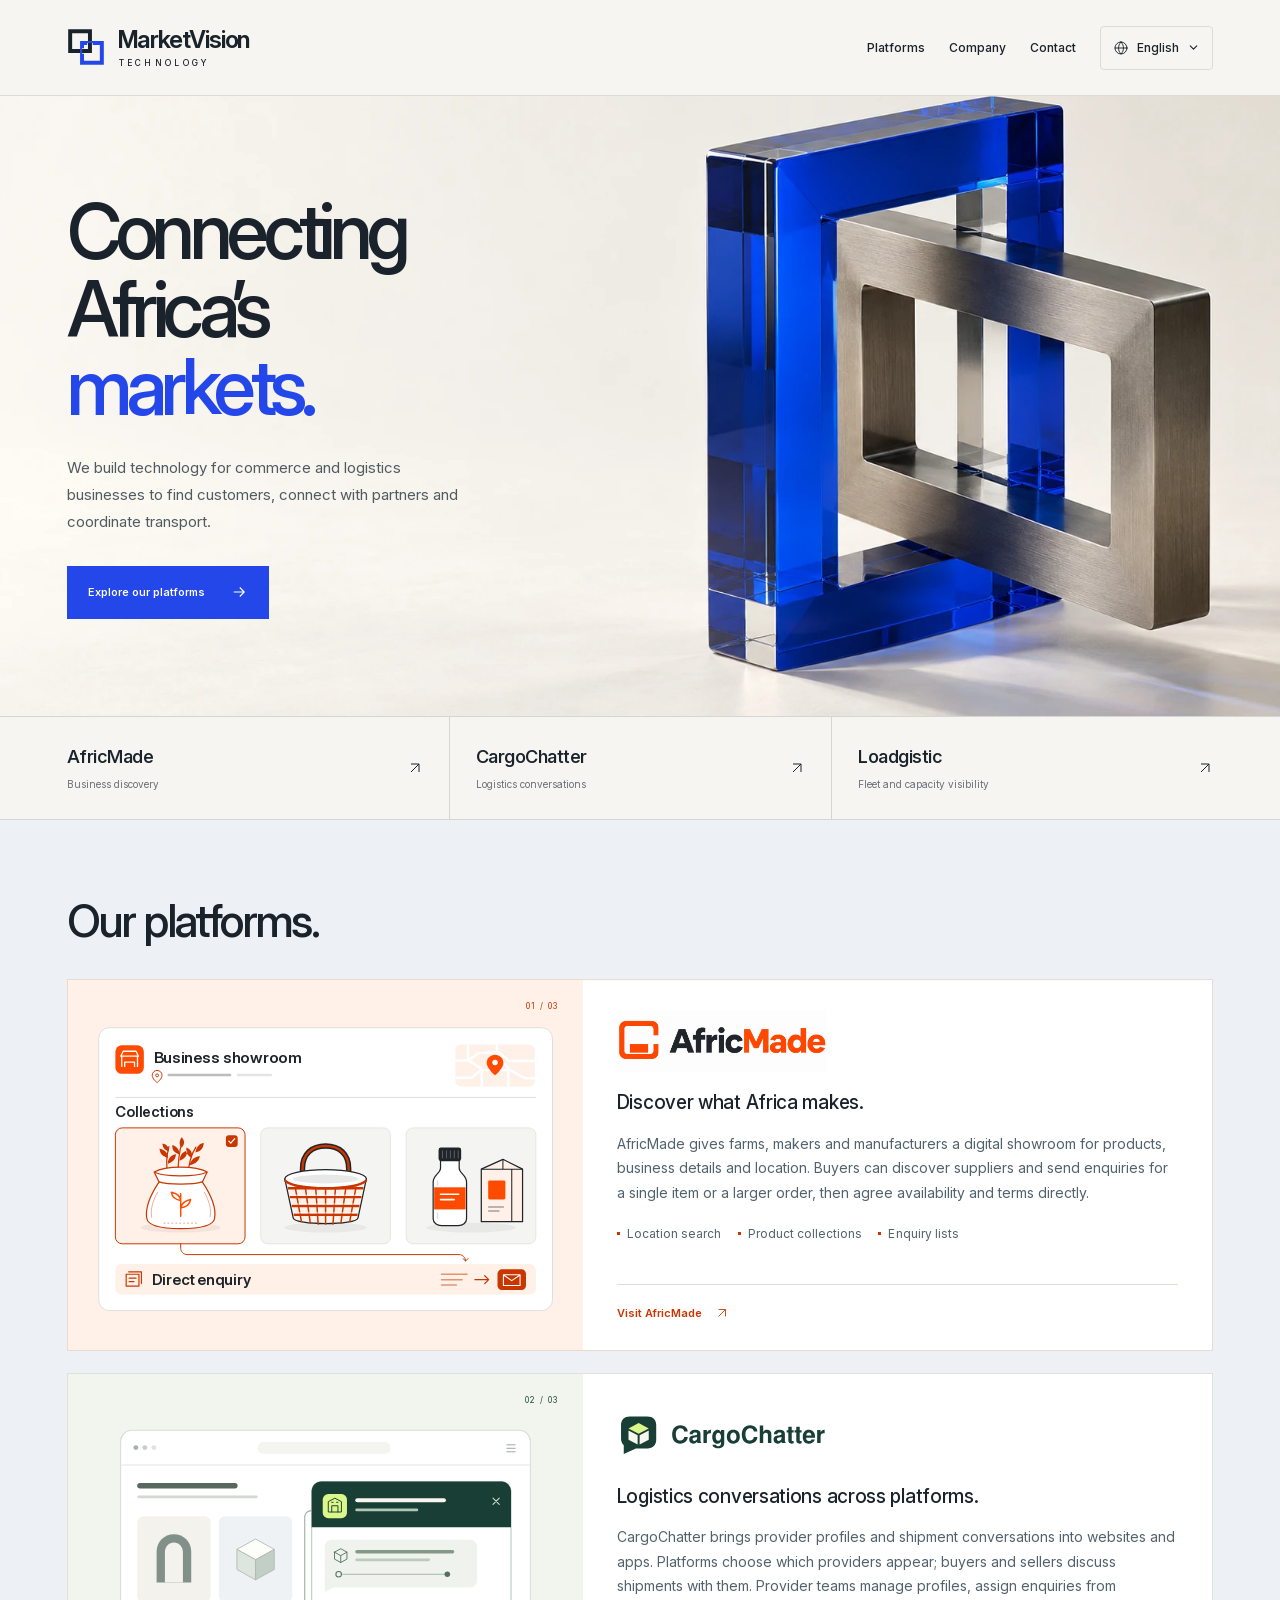
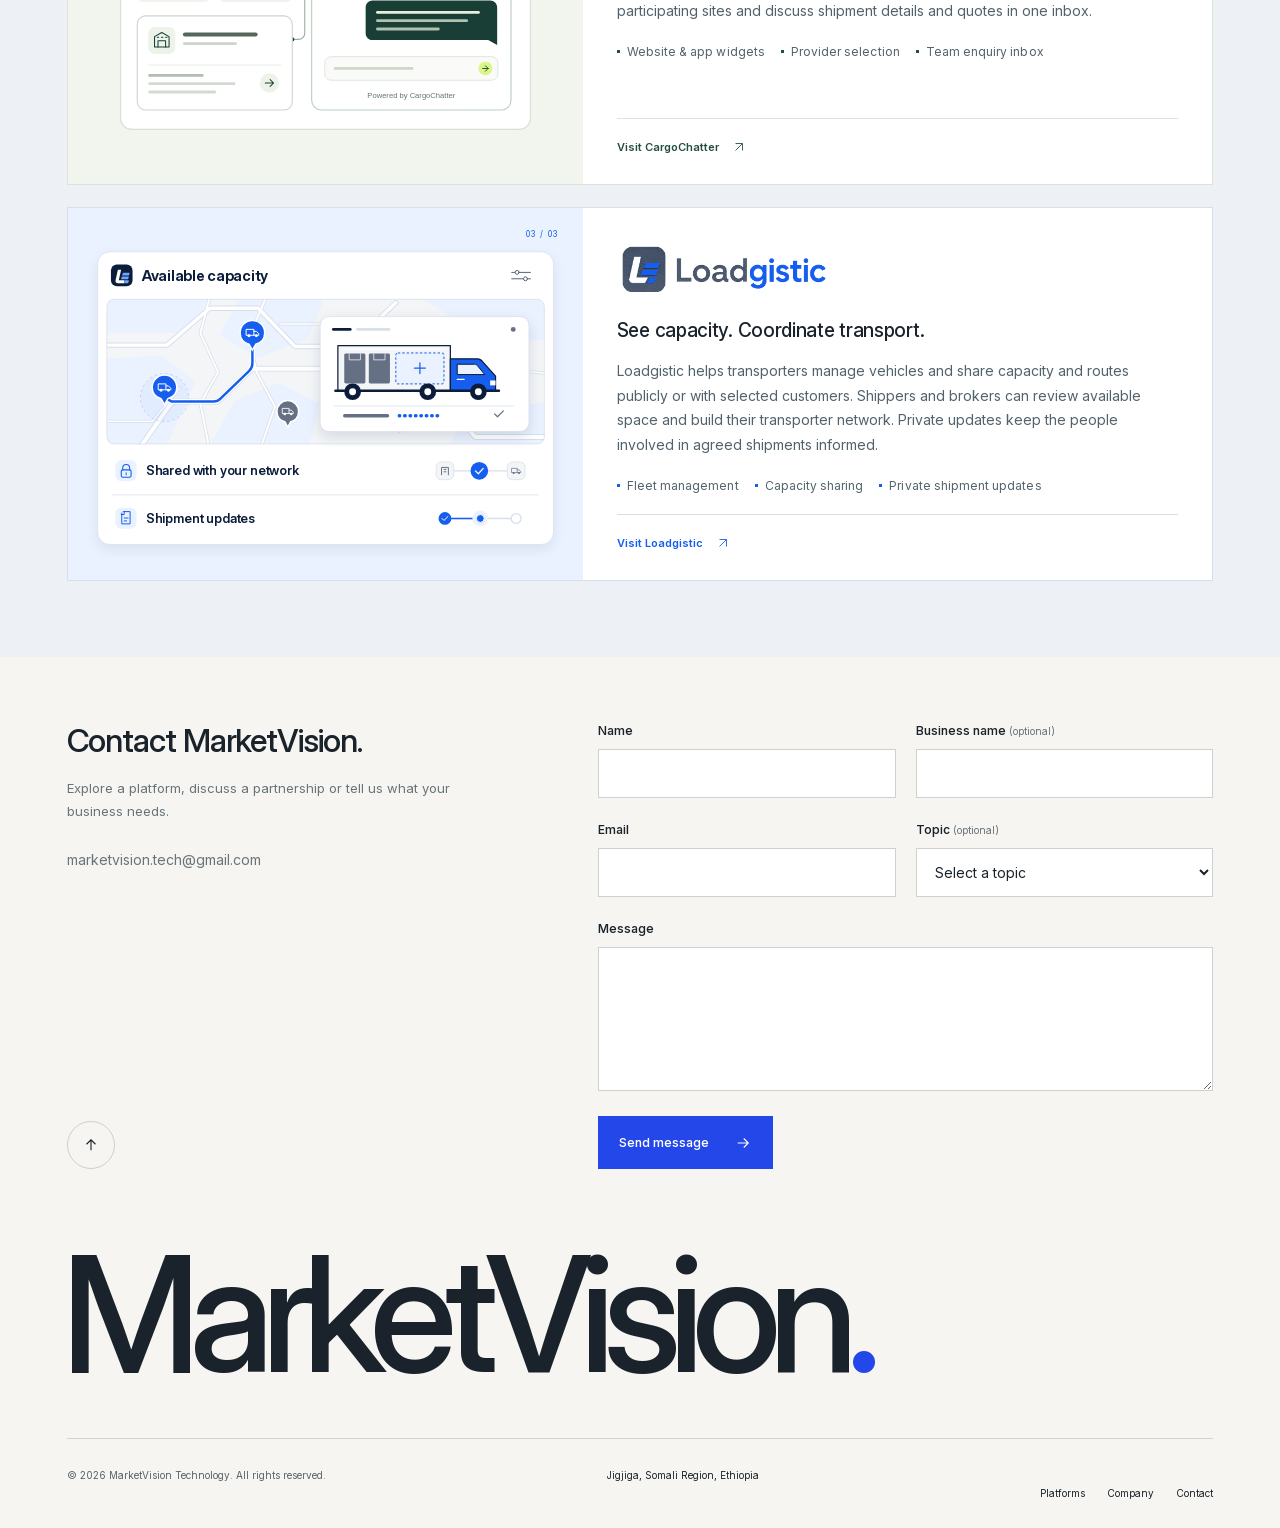
==== commit 37a69d62: "Refocus the MarketVision homepage and add localized Company pages Move company background and the br" ====
--- a/index.html
+++ b/index.html
@@ -5,19 +5,19 @@
   <meta name="viewport" content="width=device-width, initial-scale=1">
   <meta name="theme-color" content="#f6f5f1">
   <title>MarketVision Technology — Connecting Africa’s Markets</title>
-  <meta name="description" content="MarketVision owns and operates AfricMade, CargoChatter and Loadgistic: platforms for business discovery, logistics conversations and transport visibility across African trade.">
+  <meta name="description" content="MarketVision builds technology for African commerce and logistics. Explore AfricMade, CargoChatter and Loadgistic.">
   <meta property="og:type" content="website">
   <meta property="og:title" content="MarketVision Technology — Connecting Africa’s Markets">
-  <meta property="og:description" content="MarketVision owns and operates AfricMade, CargoChatter and Loadgistic: platforms for business discovery, logistics conversations and transport visibility across African trade.">
+  <meta property="og:description" content="MarketVision builds technology for African commerce and logistics. Explore AfricMade, CargoChatter and Loadgistic.">
   <meta property="og:url" content="https://marketvisiontech.com/">
   <meta property="og:image" content="https://marketvisiontech.com/assets/marketvision-connect.webp">
   <meta property="og:image:alt" content="Interlocking blue and metal frames">
   <link rel="canonical" href="https://marketvisiontech.com/">
   <link rel="icon" type="image/svg+xml" href="./assets/mark.svg">
   <link rel="preload" href="./assets/inter-variable.woff2" as="font" type="font/woff2" crossorigin>
-  <link rel="stylesheet" href="./styles.css?v=20261028-concise-portfolio">
-  <script type="application/json" id="site-copy">{"nav.open": "Open navigation", "nav.close": "Close navigation", "validation.required": "Please fill in this field.", "validation.email": "Please enter a valid email address.", "validation.invalid": "Please check this field.", "validation.tooLong": "Please shorten this entry.", "form.check": "Please check the highlighted fields.", "form.sendingButton": "Sending…", "form.unavailable": "The form is unavailable right now. Please try again later.", "form.refreshError": "We couldn’t send your message. Please refresh the page and try again.", "form.sending": "Sending your message…", "form.rejected": "Your message wasn’t sent. Your text is still in the form. Please try again.", "form.success": "Thanks. Your message has been sent.", "form.timeout": "We couldn’t confirm that your message was sent. Your text is still in the form. Please try again later.", "form.error": "We couldn’t confirm that your message was sent. Your text is still in the form. Please try again.", "form.send": "Send message", "nav.perspective": "Our perspective"}</script><script src="./languages.js?v=20261028-concise-portfolio" defer></script><script src="./script.js?v=20261028-concise-portfolio" defer></script>
-<meta property="og:locale" content="en_US"><link rel="alternate" hreflang="en" href="https://marketvisiontech.com/"><link rel="alternate" hreflang="am" href="https://marketvisiontech.com/am/"><meta property="og:locale:alternate" content="am_ET"><link rel="alternate" hreflang="om" href="https://marketvisiontech.com/om/"><meta property="og:locale:alternate" content="om_ET"><link rel="alternate" hreflang="so" href="https://marketvisiontech.com/so/"><meta property="og:locale:alternate" content="so_ET"><link rel="alternate" hreflang="x-default" href="https://marketvisiontech.com/"><link rel="stylesheet" href="./languages.css?v=20261028-concise-portfolio"></head>
+  <link rel="stylesheet" href="./styles.css?v=20261029-company-portfolio">
+  <script type="application/json" id="site-copy">{"nav.open": "Open navigation", "nav.close": "Close navigation", "validation.required": "Please fill in this field.", "validation.email": "Please enter a valid email address.", "validation.invalid": "Please check this field.", "validation.tooLong": "Please shorten this entry.", "form.check": "Please check the highlighted fields.", "form.sendingButton": "Sending…", "form.unavailable": "The form is unavailable right now. Please try again later.", "form.refreshError": "We couldn’t send your message. Please refresh the page and try again.", "form.sending": "Sending your message…", "form.rejected": "Your message wasn’t sent. Your text is still in the form. Please try again.", "form.success": "Thanks. Your message has been sent.", "form.timeout": "We couldn’t confirm that your message was sent. Your text is still in the form. Please try again later.", "form.error": "We couldn’t confirm that your message was sent. Your text is still in the form. Please try again.", "form.send": "Send message"}</script><script src="./languages.js?v=20261029-company-portfolio" defer></script><script src="./script.js?v=20261029-company-portfolio" defer></script>
+<meta property="og:locale" content="en_US"><link rel="alternate" hreflang="en" href="https://marketvisiontech.com/"><link rel="alternate" hreflang="am" href="https://marketvisiontech.com/am/"><meta property="og:locale:alternate" content="am_ET"><link rel="alternate" hreflang="om" href="https://marketvisiontech.com/om/"><meta property="og:locale:alternate" content="om_ET"><link rel="alternate" hreflang="so" href="https://marketvisiontech.com/so/"><meta property="og:locale:alternate" content="so_ET"><link rel="alternate" hreflang="x-default" href="https://marketvisiontech.com/"><link rel="stylesheet" href="./languages.css?v=20261029-company-portfolio"></head>
 <body>
   <a class="skip-link" href="#main">Skip to content</a>
   <header class="site-header">
@@ -27,8 +27,7 @@
         <span class="brand-type" lang="en">MarketVision<span>TECHNOLOGY</span></span>
       </a>
       <nav class="primary-nav" id="primary-nav" aria-label="Main navigation">
-        <a href="#company">Company</a><a href="#platforms">Our platforms</a><a href="#perspective">Our perspective</a><a href="#contact">Contact</a>
-      </nav>
+        <a href="#platforms">Platforms</a><a href="./company/">Company</a><a href="#contact">Contact</a></nav>
     <details class="language-switcher" data-language-switcher>
       <summary aria-label="Choose language: English"><svg class="language-globe" viewbox="0 0 24 24" fill="none" aria-hidden="true"><circle cx="12" cy="12" r="9"></circle><path d="M3 12h18M12 3c5 5 5 13 0 18-5-5-5-13 0-18Z"></path></svg><span class="language-current" lang="en">English</span><svg class="language-chevron" viewbox="0 0 16 16" fill="none" aria-hidden="true"><path d="m4 6 4 4 4-4"></path></svg></summary>
       <div class="language-options" aria-label="Choose language"><a href="./" lang="en" hreflang="en" data-language-link="en" aria-current="page"><span>English</span><svg viewbox="0 0 20 20" fill="none" aria-hidden="true"><path d="m4 10 4 4 8-8"></path></svg></a><a href="./am/" lang="am" hreflang="am" data-language-link="am"><span>አማርኛ</span><svg viewbox="0 0 20 20" fill="none" aria-hidden="true"><path d="m4 10 4 4 8-8"></path></svg></a><a href="./om/" lang="om" hreflang="om" data-language-link="om"><span>Afaan Oromoo</span><svg viewbox="0 0 20 20" fill="none" aria-hidden="true"><path d="m4 10 4 4 8-8"></path></svg></a><a href="./so/" lang="so" hreflang="so" data-language-link="so"><span>Soomaali</span><svg viewbox="0 0 20 20" fill="none" aria-hidden="true"><path d="m4 10 4 4 8-8"></path></svg></a></div>
@@ -42,7 +41,7 @@
       <div class="wrap hero-inner">
         <div class="hero-copy">
           <h1 id="hero-title">Connecting<br>Africa’s<br><span>markets.</span></h1>
-          <p class="hero-description">We build and operate platforms that help African businesses get found, connect with logistics providers and see available transport capacity.</p>
+          <p class="hero-description">We build technology for commerce and logistics businesses to find customers, connect with partners and coordinate transport.</p>
           <div class="hero-actions">
             <a class="button button-blue" href="#platforms">Explore our platforms <svg aria-hidden="true" viewbox="0 0 24 24"><path d="M5 12h14M13 6l6 6-6 6"></path></svg></a>
             </div>
@@ -57,25 +56,12 @@
         </div>
       </nav>
     </section>
-    <section class="company-section section-space" id="company" aria-labelledby="vision-title">
-      <span id="vision" class="section-anchor" aria-hidden="true"></span>
-      <div class="wrap company-grid">
-        <div class="company-heading">
-          <h2 id="vision-title">Independent platforms.<br><span class="muted-heading">A connected vision.</span></h2>
-        </div>
-        <div class="company-copy">
-          <p class="company-intro">A producer needs to reach buyers. A logistics provider needs to reach customers. A transport team needs to make available capacity visible. We build platforms around these practical connections.</p>
-          <p class="company-role">MarketVision owns, develops and operates each platform. Each works on its own, with a shared purpose: putting useful information and commercial relationships within reach.</p>
-        </div>
-      </div>
-    </section>
     <section class="platforms section-space" id="platforms" aria-labelledby="platforms-title">
       <div class="wrap">
         <div class="section-heading">
 <div>
 <h2 id="platforms-title">Our platforms.</h2>
 </div>
-<p>Three focused platforms. Use what fits your business.</p>
 </div>
         <div class="platform-collection">
           <article id="africmade" class="platform platform-africmade">
@@ -181,7 +167,7 @@
           <div class="platform-content">
             <div class="platform-title"><h3 id="cargochatter-name"><img class="platform-logo" src="./assets/cargochatter-logo.svg" width="311" height="64" loading="lazy" alt="CargoChatter"></h3></div>
             <p class="platform-subtitle">Logistics conversations across platforms.</p>
-            <p>CargoChatter brings provider profiles and shipment conversations into websites and apps. Hosts choose which providers appear; buyers and sellers discuss shipments with them. Providers manage their profiles, assign enquiries to teammates and respond across participating sites, keeping control of their quotes and service.</p>
+            <p>CargoChatter brings provider profiles and shipment conversations into websites and apps. Platforms choose which providers appear; buyers and sellers discuss shipments with them. Provider teams manage profiles, assign enquiries from participating sites and discuss shipment details and quotes in one inbox.</p>
             <ul class="feature-list" aria-label="CargoChatter features">
 <li>Website &amp; app widgets</li>
 <li>Provider selection</li>
@@ -355,20 +341,7 @@
         </div>
         </div>
     </section>
-    <section class="perspective section-space" id="perspective" aria-labelledby="perspective-title">
-  <div class="wrap perspective-grid">
-    <div class="perspective-heading">
-      <h2 id="perspective-title">More choice<br><span class="muted-heading">for African trade.</span></h2>
-      <div class="perspective-squares" aria-hidden="true">
-<span></span><span></span>
-</div>
-    </div>
-    <div class="perspective-copy">
-      <p>Farmers, makers and manufacturers should be able to reach customers beyond their immediate networks—and choose the platforms and transport partners that suit them.</p>
-      <p>We are building toward that wider access, one practical connection at a time.</p>
-    </div>
-  </div>
-</section></main>
+    </main>
   <footer class="site-footer" id="contact"><div class="wrap">
     <div class="footer-top has-contact-form">
       <div class="contact-copy">
@@ -416,9 +389,9 @@
 <p>© <span id="copyright-year">2026</span> MarketVision Technology. <span>All rights reserved.</span></p>
 </div>
 <div>
-<span class="footer-label">OUR OFFICE</span><address>Jigjiga, Somali Region, Ethiopia</address>
-</div>
-<nav aria-label="Footer navigation"><a href="#company">Company</a><a href="#platforms">Our platforms</a><a href="#perspective">Our perspective</a></nav>
+<address>Jigjiga, Somali Region, Ethiopia</address>
+</div>
+<nav aria-label="Footer navigation"><a href="#platforms">Platforms</a><a href="./company/">Company</a><a href="#contact">Contact</a></nav>
 </div>
   </div></footer>
   <script src="./form-config.js?v=20261023-active"></script>
--- a/styles.css
+++ b/styles.css
@@ -19,6 +19,7 @@
 .primary-nav>a:not(.nav-cta){position:relative;padding:10px 0}
 .primary-nav>a:not(.nav-cta)::after{content:"";position:absolute;bottom:2px;left:0;width:100%;height:1px;background:currentColor;transform:scaleX(0);transform-origin:left;transition:transform .2s}
 .primary-nav>a:hover::after{transform:scaleX(1)}
+.primary-nav>a[aria-current="page"]::after{transform:scaleX(1)}
 .nav-cta{display:flex;align-items:center;justify-content:space-between;gap:28px;padding:15px 18px;border:1px solid var(--ink);margin-left:12px;transition:background .2s,color .2s}
 .nav-cta:hover{background:var(--ink);color:white}
 .nav-cta svg,.button svg,.text-link svg,.external-link svg,.sector-inner svg,.back-top svg{width:18px;height:18px;fill:none;stroke:currentColor;stroke-width:1.5;flex-shrink:0}
@@ -94,15 +95,20 @@
 .external-link{display:inline-flex;align-items:center;gap:13px;font-size:11px;font-weight:600;color:var(--platform-accent)}
 .external-link svg{width:14px;height:14px;transition:transform .2s}.external-link:hover{text-decoration:underline;text-underline-offset:5px}.external-link:hover svg{transform:translate(2px,-2px)}
 
-/* A company perspective, separate from the individual product descriptions. */
-.perspective{background:#fff;border-bottom:1px solid #dde2e4}
-.perspective-copy{padding-top:0;min-width:0}
-.perspective-copy p{font-size:17px;line-height:1.75;margin:0;color:#34434c}
-.perspective-copy p+p{font-size:14px;color:#657079;margin-top:18px}
-.perspective-squares{position:relative;margin-top:28px;width:83px;height:73px}
-.perspective-squares span{position:absolute;width:48px;height:48px;border:7px solid #a6adb6}
-.perspective-squares span:first-child{top:0;left:0;border-color:#9ba4af #c3c9d1 #838d98 #a5aeb8}
-.perspective-squares span:last-child{bottom:0;right:0;border-color:var(--blue)}
+/* Company information has its own page, using the established visual identity. */
+.about-hero{overflow:hidden}
+.about-hero-grid{display:grid;grid-template-columns:minmax(0,1.1fr) minmax(0,.9fr);gap:clamp(28px,4vw,60px);align-items:center;min-height:520px;padding-block:64px}
+.about-introduction{min-width:0;position:relative;z-index:1}
+.about-introduction h1{font-size:clamp(44px,4.7vw,68px);font-weight:520;line-height:1.1;letter-spacing:-.055em;margin:0 0 28px}
+.about-introduction h1>span{color:var(--blue)}
+.about-introduction p{font-size:16px;line-height:1.8;max-width:560px;color:#505b61;margin:0}
+.about-introduction .button{margin-top:29px}
+.about-art{height:390px;min-width:0;overflow:hidden}
+.about-art img{width:100%;height:100%;max-width:none;object-fit:cover;object-position:right center;mix-blend-mode:multiply}
+.about-purpose{background:#fff;border-block:1px solid #dde2e4}
+.about-purpose-grid{display:grid;grid-template-columns:minmax(0,.95fr) minmax(0,1.05fr);gap:clamp(36px,6vw,90px);align-items:start}
+.about-purpose h2{font-size:clamp(34px,3.2vw,46px);line-height:1.2;letter-spacing:-2px}
+.about-purpose p{margin:0;font-size:17px;line-height:1.8;color:#34434c}
 
 /* Contact and corporate footer. */
 .site-footer{padding-block:65px 29px}.footer-top{display:flex;align-items:center;justify-content:space-between;margin-bottom:57px}
@@ -147,6 +153,7 @@
   .has-contact-form>.back-top{align-self:start}.has-contact-form .contact-copy h2{padding-right:0}.contact-form-panel{max-width:680px}
 }
 @media(max-width:800px){
+  .about-hero-grid{grid-template-columns:1fr;gap:28px;padding-block:48px}.about-introduction{max-width:620px}.about-art{height:280px;max-width:480px;width:100%;justify-self:end}.about-purpose-grid{grid-template-columns:1fr;gap:26px}.about-purpose p{max-width:680px}
   .hero-inner{min-height:550px;padding-top:45px;padding-bottom:45px}.hero h1{font-size:65px;letter-spacing:-4px}.hero-copy{width:65%}
   .eyebrow{font-size:8px;letter-spacing:.7px;gap:8px}.hero-description{max-width:330px;font-size:14px}.hero-art{object-position:39% center;opacity:.9}
   .hero-caption{gap:18px;letter-spacing:.7px;font-size:6px}
@@ -161,6 +168,7 @@
 }
 @media(max-width:600px){
   :root{--gutter:24px}
+  .about-hero-grid{padding-block:38px 28px;gap:22px}.about-introduction h1{font-size:clamp(38px,10.5vw,52px);line-height:1.13;margin-bottom:24px}.about-introduction p{font-size:15px}.about-art{height:220px;max-width:380px}.about-purpose h2{font-size:32px;letter-spacing:-1.5px}.about-purpose p{font-size:16px;line-height:1.85}
   .hero-inner{min-height:0;padding-top:34px;padding-bottom:250px}.hero-copy{width:100%;max-width:100%}.eyebrow{font-size:8px;letter-spacing:.8px;margin-bottom:24px}
   .hero h1{font-size:clamp(43px,13.3vw,64px);line-height:1.04;letter-spacing:-.06em;margin-bottom:24px}.hero-description{max-width:370px;font-size:15px;line-height:1.8}
   .hero-actions{margin-top:25px;gap:20px;flex-direction:row;flex-wrap:wrap;align-items:center}.button{padding:16px 18px;font-size:11px;min-height:49px;gap:16px}.hero-actions .text-link{font-size:11px;padding-block:9px;gap:6px}.text-link svg{width:15px;height:15px}
--- a/languages.css
+++ b/languages.css
@@ -117,3 +117,10 @@
 
 html[lang="am"] :is(.company-heading h2,.perspective-heading h2) { letter-spacing:0; line-height:1.4; }
 html:not([lang="en"]) .portfolio-index small { font-size:11px; }
+
+html[lang="am"] .about-introduction h1 { font-size:clamp(42px,4.3vw,62px);letter-spacing:0;line-height:1.3; }
+html[lang="am"] .about-purpose h2 { letter-spacing:0;line-height:1.35; }
+@media (max-width:600px) {
+  html[lang="am"] .about-introduction h1 { font-size:clamp(35px,9.7vw,49px); }
+  html[lang="am"] .about-purpose h2 { font-size:30px; }
+}
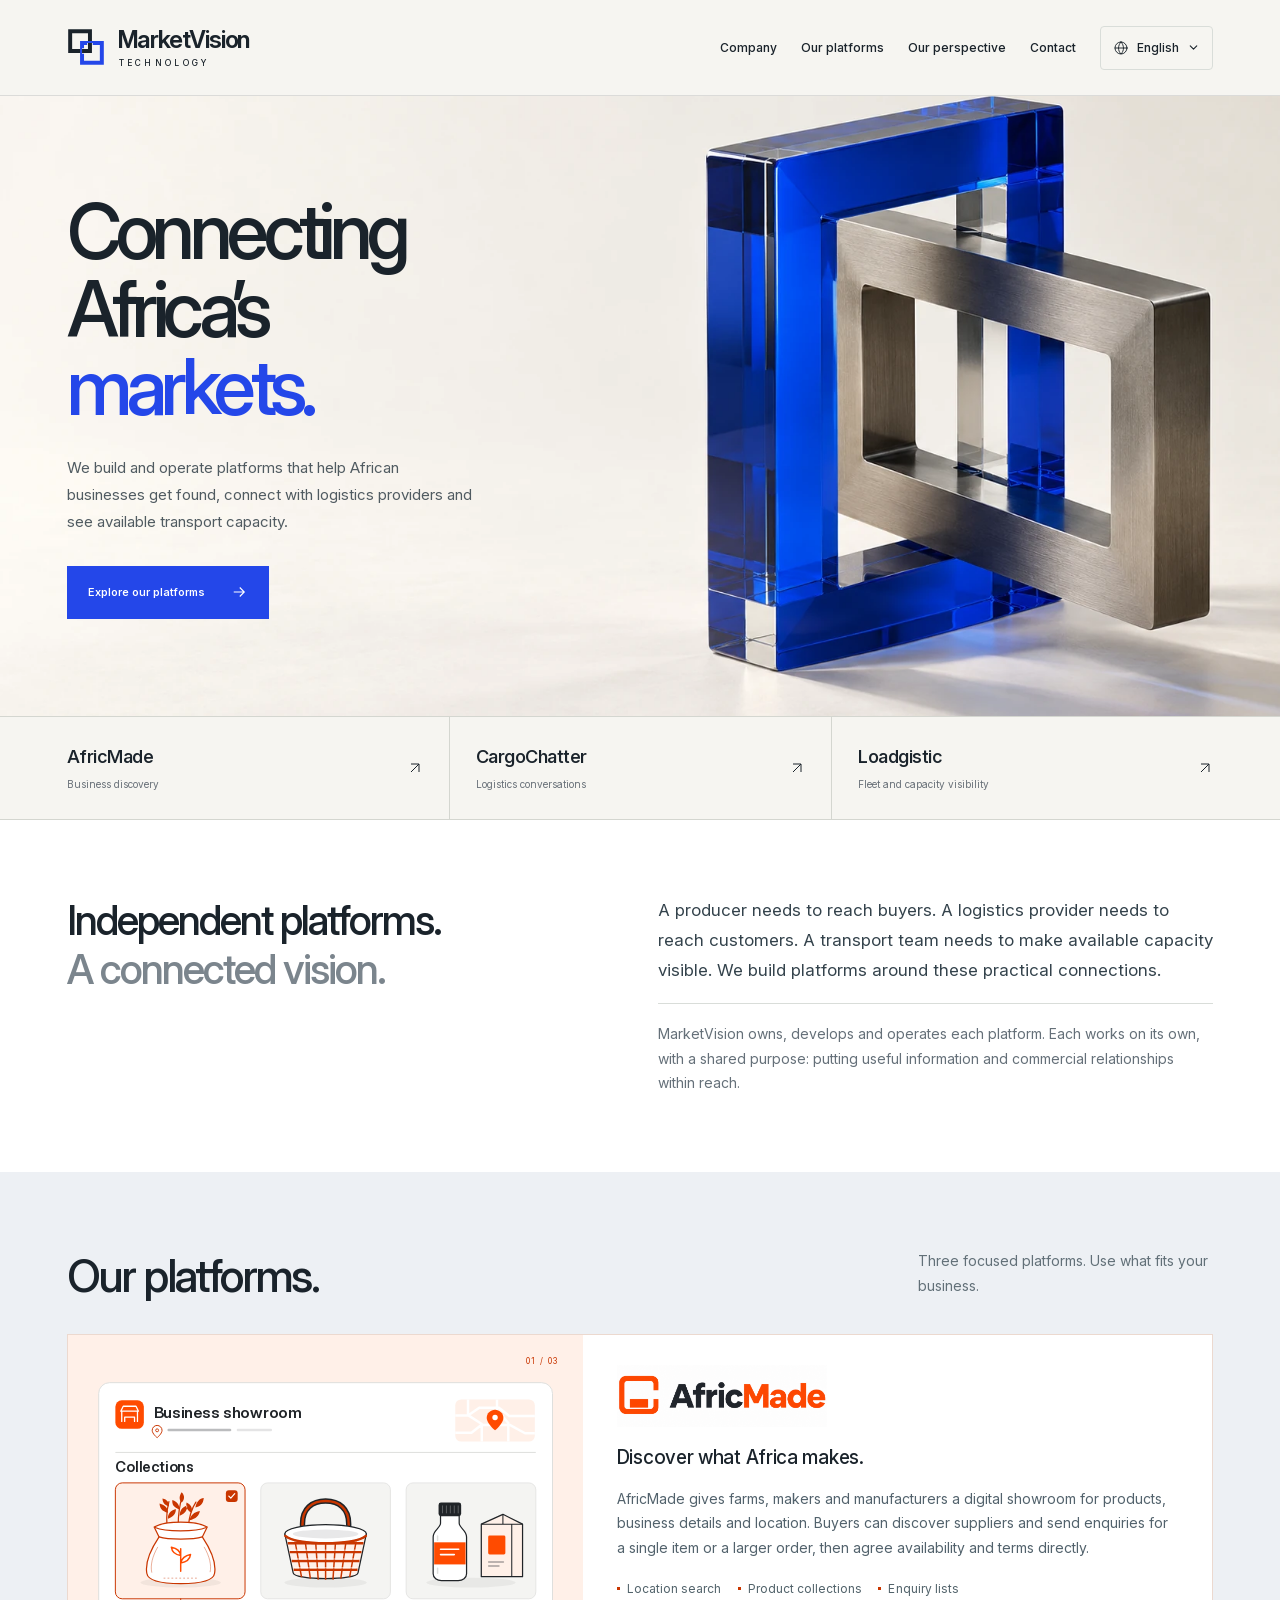
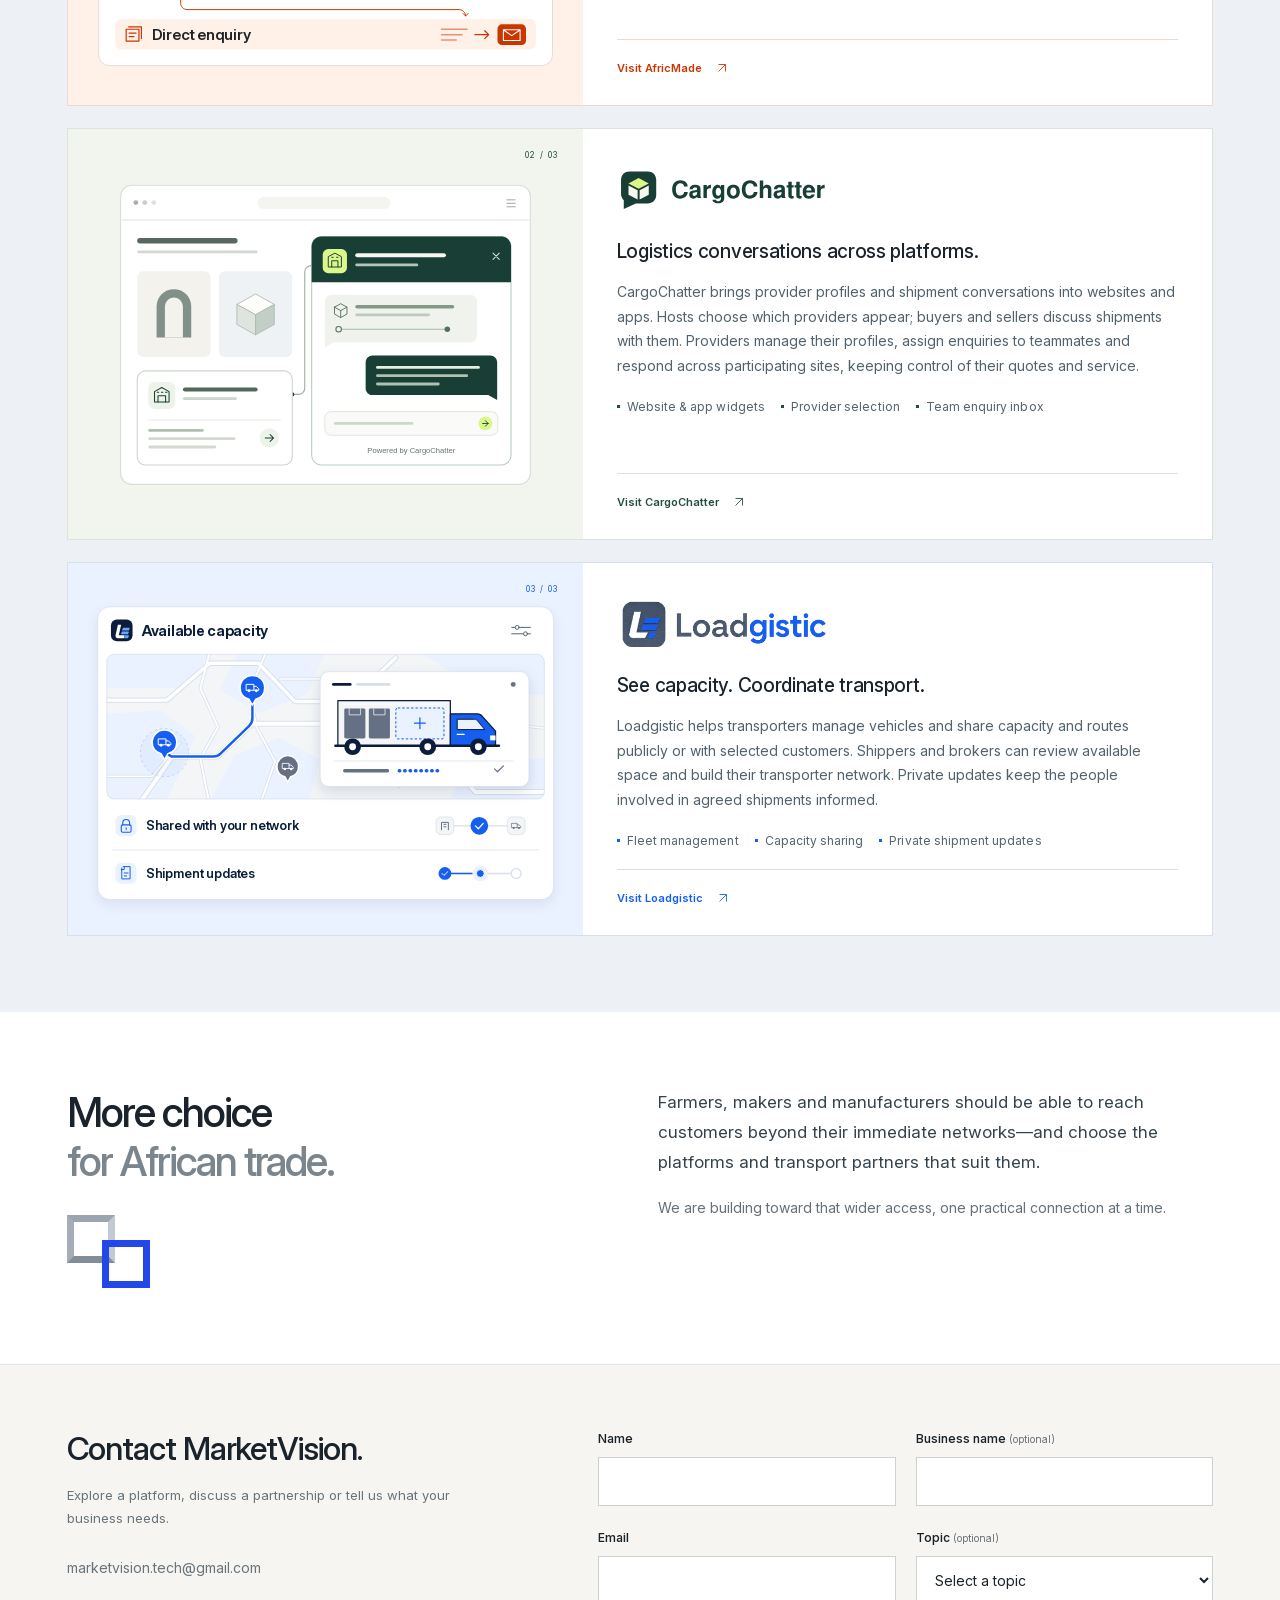
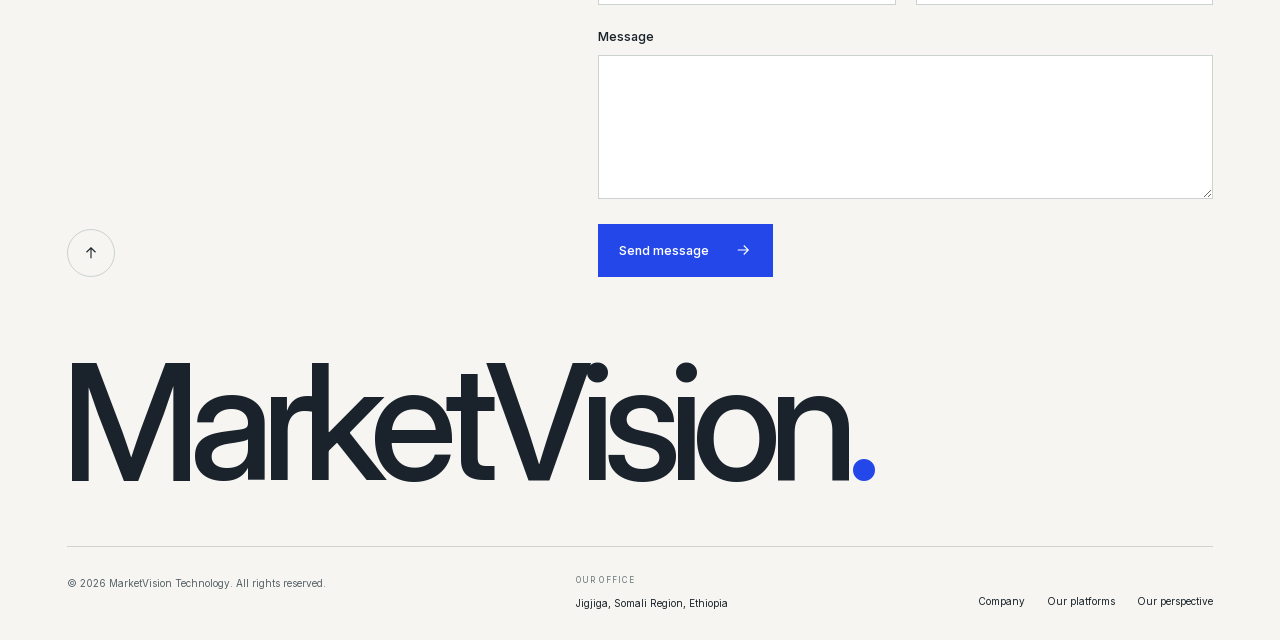
==== commit 06ebfe36: "Revert the MarketVision company-page revision Restore the exact site content from 3bc1b1fb241d1baad6" ====
--- a/index.html
+++ b/index.html
@@ -5,19 +5,19 @@
   <meta name="viewport" content="width=device-width, initial-scale=1">
   <meta name="theme-color" content="#f6f5f1">
   <title>MarketVision Technology — Connecting Africa’s Markets</title>
-  <meta name="description" content="MarketVision builds technology for African commerce and logistics. Explore AfricMade, CargoChatter and Loadgistic.">
+  <meta name="description" content="MarketVision owns and operates AfricMade, CargoChatter and Loadgistic: platforms for business discovery, logistics conversations and transport visibility across African trade.">
   <meta property="og:type" content="website">
   <meta property="og:title" content="MarketVision Technology — Connecting Africa’s Markets">
-  <meta property="og:description" content="MarketVision builds technology for African commerce and logistics. Explore AfricMade, CargoChatter and Loadgistic.">
+  <meta property="og:description" content="MarketVision owns and operates AfricMade, CargoChatter and Loadgistic: platforms for business discovery, logistics conversations and transport visibility across African trade.">
   <meta property="og:url" content="https://marketvisiontech.com/">
   <meta property="og:image" content="https://marketvisiontech.com/assets/marketvision-connect.webp">
   <meta property="og:image:alt" content="Interlocking blue and metal frames">
   <link rel="canonical" href="https://marketvisiontech.com/">
   <link rel="icon" type="image/svg+xml" href="./assets/mark.svg">
   <link rel="preload" href="./assets/inter-variable.woff2" as="font" type="font/woff2" crossorigin>
-  <link rel="stylesheet" href="./styles.css?v=20261029-company-portfolio">
-  <script type="application/json" id="site-copy">{"nav.open": "Open navigation", "nav.close": "Close navigation", "validation.required": "Please fill in this field.", "validation.email": "Please enter a valid email address.", "validation.invalid": "Please check this field.", "validation.tooLong": "Please shorten this entry.", "form.check": "Please check the highlighted fields.", "form.sendingButton": "Sending…", "form.unavailable": "The form is unavailable right now. Please try again later.", "form.refreshError": "We couldn’t send your message. Please refresh the page and try again.", "form.sending": "Sending your message…", "form.rejected": "Your message wasn’t sent. Your text is still in the form. Please try again.", "form.success": "Thanks. Your message has been sent.", "form.timeout": "We couldn’t confirm that your message was sent. Your text is still in the form. Please try again later.", "form.error": "We couldn’t confirm that your message was sent. Your text is still in the form. Please try again.", "form.send": "Send message"}</script><script src="./languages.js?v=20261029-company-portfolio" defer></script><script src="./script.js?v=20261029-company-portfolio" defer></script>
-<meta property="og:locale" content="en_US"><link rel="alternate" hreflang="en" href="https://marketvisiontech.com/"><link rel="alternate" hreflang="am" href="https://marketvisiontech.com/am/"><meta property="og:locale:alternate" content="am_ET"><link rel="alternate" hreflang="om" href="https://marketvisiontech.com/om/"><meta property="og:locale:alternate" content="om_ET"><link rel="alternate" hreflang="so" href="https://marketvisiontech.com/so/"><meta property="og:locale:alternate" content="so_ET"><link rel="alternate" hreflang="x-default" href="https://marketvisiontech.com/"><link rel="stylesheet" href="./languages.css?v=20261029-company-portfolio"></head>
+  <link rel="stylesheet" href="./styles.css?v=20261028-concise-portfolio">
+  <script type="application/json" id="site-copy">{"nav.open": "Open navigation", "nav.close": "Close navigation", "validation.required": "Please fill in this field.", "validation.email": "Please enter a valid email address.", "validation.invalid": "Please check this field.", "validation.tooLong": "Please shorten this entry.", "form.check": "Please check the highlighted fields.", "form.sendingButton": "Sending…", "form.unavailable": "The form is unavailable right now. Please try again later.", "form.refreshError": "We couldn’t send your message. Please refresh the page and try again.", "form.sending": "Sending your message…", "form.rejected": "Your message wasn’t sent. Your text is still in the form. Please try again.", "form.success": "Thanks. Your message has been sent.", "form.timeout": "We couldn’t confirm that your message was sent. Your text is still in the form. Please try again later.", "form.error": "We couldn’t confirm that your message was sent. Your text is still in the form. Please try again.", "form.send": "Send message", "nav.perspective": "Our perspective"}</script><script src="./languages.js?v=20261028-concise-portfolio" defer></script><script src="./script.js?v=20261028-concise-portfolio" defer></script>
+<meta property="og:locale" content="en_US"><link rel="alternate" hreflang="en" href="https://marketvisiontech.com/"><link rel="alternate" hreflang="am" href="https://marketvisiontech.com/am/"><meta property="og:locale:alternate" content="am_ET"><link rel="alternate" hreflang="om" href="https://marketvisiontech.com/om/"><meta property="og:locale:alternate" content="om_ET"><link rel="alternate" hreflang="so" href="https://marketvisiontech.com/so/"><meta property="og:locale:alternate" content="so_ET"><link rel="alternate" hreflang="x-default" href="https://marketvisiontech.com/"><link rel="stylesheet" href="./languages.css?v=20261028-concise-portfolio"></head>
 <body>
   <a class="skip-link" href="#main">Skip to content</a>
   <header class="site-header">
@@ -27,7 +27,8 @@
         <span class="brand-type" lang="en">MarketVision<span>TECHNOLOGY</span></span>
       </a>
       <nav class="primary-nav" id="primary-nav" aria-label="Main navigation">
-        <a href="#platforms">Platforms</a><a href="./company/">Company</a><a href="#contact">Contact</a></nav>
+        <a href="#company">Company</a><a href="#platforms">Our platforms</a><a href="#perspective">Our perspective</a><a href="#contact">Contact</a>
+      </nav>
     <details class="language-switcher" data-language-switcher>
       <summary aria-label="Choose language: English"><svg class="language-globe" viewbox="0 0 24 24" fill="none" aria-hidden="true"><circle cx="12" cy="12" r="9"></circle><path d="M3 12h18M12 3c5 5 5 13 0 18-5-5-5-13 0-18Z"></path></svg><span class="language-current" lang="en">English</span><svg class="language-chevron" viewbox="0 0 16 16" fill="none" aria-hidden="true"><path d="m4 6 4 4 4-4"></path></svg></summary>
       <div class="language-options" aria-label="Choose language"><a href="./" lang="en" hreflang="en" data-language-link="en" aria-current="page"><span>English</span><svg viewbox="0 0 20 20" fill="none" aria-hidden="true"><path d="m4 10 4 4 8-8"></path></svg></a><a href="./am/" lang="am" hreflang="am" data-language-link="am"><span>አማርኛ</span><svg viewbox="0 0 20 20" fill="none" aria-hidden="true"><path d="m4 10 4 4 8-8"></path></svg></a><a href="./om/" lang="om" hreflang="om" data-language-link="om"><span>Afaan Oromoo</span><svg viewbox="0 0 20 20" fill="none" aria-hidden="true"><path d="m4 10 4 4 8-8"></path></svg></a><a href="./so/" lang="so" hreflang="so" data-language-link="so"><span>Soomaali</span><svg viewbox="0 0 20 20" fill="none" aria-hidden="true"><path d="m4 10 4 4 8-8"></path></svg></a></div>
@@ -41,7 +42,7 @@
       <div class="wrap hero-inner">
         <div class="hero-copy">
           <h1 id="hero-title">Connecting<br>Africa’s<br><span>markets.</span></h1>
-          <p class="hero-description">We build technology for commerce and logistics businesses to find customers, connect with partners and coordinate transport.</p>
+          <p class="hero-description">We build and operate platforms that help African businesses get found, connect with logistics providers and see available transport capacity.</p>
           <div class="hero-actions">
             <a class="button button-blue" href="#platforms">Explore our platforms <svg aria-hidden="true" viewbox="0 0 24 24"><path d="M5 12h14M13 6l6 6-6 6"></path></svg></a>
             </div>
@@ -56,12 +57,25 @@
         </div>
       </nav>
     </section>
+    <section class="company-section section-space" id="company" aria-labelledby="vision-title">
+      <span id="vision" class="section-anchor" aria-hidden="true"></span>
+      <div class="wrap company-grid">
+        <div class="company-heading">
+          <h2 id="vision-title">Independent platforms.<br><span class="muted-heading">A connected vision.</span></h2>
+        </div>
+        <div class="company-copy">
+          <p class="company-intro">A producer needs to reach buyers. A logistics provider needs to reach customers. A transport team needs to make available capacity visible. We build platforms around these practical connections.</p>
+          <p class="company-role">MarketVision owns, develops and operates each platform. Each works on its own, with a shared purpose: putting useful information and commercial relationships within reach.</p>
+        </div>
+      </div>
+    </section>
     <section class="platforms section-space" id="platforms" aria-labelledby="platforms-title">
       <div class="wrap">
         <div class="section-heading">
 <div>
 <h2 id="platforms-title">Our platforms.</h2>
 </div>
+<p>Three focused platforms. Use what fits your business.</p>
 </div>
         <div class="platform-collection">
           <article id="africmade" class="platform platform-africmade">
@@ -167,7 +181,7 @@
           <div class="platform-content">
             <div class="platform-title"><h3 id="cargochatter-name"><img class="platform-logo" src="./assets/cargochatter-logo.svg" width="311" height="64" loading="lazy" alt="CargoChatter"></h3></div>
             <p class="platform-subtitle">Logistics conversations across platforms.</p>
-            <p>CargoChatter brings provider profiles and shipment conversations into websites and apps. Platforms choose which providers appear; buyers and sellers discuss shipments with them. Provider teams manage profiles, assign enquiries from participating sites and discuss shipment details and quotes in one inbox.</p>
+            <p>CargoChatter brings provider profiles and shipment conversations into websites and apps. Hosts choose which providers appear; buyers and sellers discuss shipments with them. Providers manage their profiles, assign enquiries to teammates and respond across participating sites, keeping control of their quotes and service.</p>
             <ul class="feature-list" aria-label="CargoChatter features">
 <li>Website &amp; app widgets</li>
 <li>Provider selection</li>
@@ -341,7 +355,20 @@
         </div>
         </div>
     </section>
-    </main>
+    <section class="perspective section-space" id="perspective" aria-labelledby="perspective-title">
+  <div class="wrap perspective-grid">
+    <div class="perspective-heading">
+      <h2 id="perspective-title">More choice<br><span class="muted-heading">for African trade.</span></h2>
+      <div class="perspective-squares" aria-hidden="true">
+<span></span><span></span>
+</div>
+    </div>
+    <div class="perspective-copy">
+      <p>Farmers, makers and manufacturers should be able to reach customers beyond their immediate networks—and choose the platforms and transport partners that suit them.</p>
+      <p>We are building toward that wider access, one practical connection at a time.</p>
+    </div>
+  </div>
+</section></main>
   <footer class="site-footer" id="contact"><div class="wrap">
     <div class="footer-top has-contact-form">
       <div class="contact-copy">
@@ -389,9 +416,9 @@
 <p>© <span id="copyright-year">2026</span> MarketVision Technology. <span>All rights reserved.</span></p>
 </div>
 <div>
-<address>Jigjiga, Somali Region, Ethiopia</address>
-</div>
-<nav aria-label="Footer navigation"><a href="#platforms">Platforms</a><a href="./company/">Company</a><a href="#contact">Contact</a></nav>
+<span class="footer-label">OUR OFFICE</span><address>Jigjiga, Somali Region, Ethiopia</address>
+</div>
+<nav aria-label="Footer navigation"><a href="#company">Company</a><a href="#platforms">Our platforms</a><a href="#perspective">Our perspective</a></nav>
 </div>
   </div></footer>
   <script src="./form-config.js?v=20261023-active"></script>
--- a/styles.css
+++ b/styles.css
@@ -19,7 +19,6 @@
 .primary-nav>a:not(.nav-cta){position:relative;padding:10px 0}
 .primary-nav>a:not(.nav-cta)::after{content:"";position:absolute;bottom:2px;left:0;width:100%;height:1px;background:currentColor;transform:scaleX(0);transform-origin:left;transition:transform .2s}
 .primary-nav>a:hover::after{transform:scaleX(1)}
-.primary-nav>a[aria-current="page"]::after{transform:scaleX(1)}
 .nav-cta{display:flex;align-items:center;justify-content:space-between;gap:28px;padding:15px 18px;border:1px solid var(--ink);margin-left:12px;transition:background .2s,color .2s}
 .nav-cta:hover{background:var(--ink);color:white}
 .nav-cta svg,.button svg,.text-link svg,.external-link svg,.sector-inner svg,.back-top svg{width:18px;height:18px;fill:none;stroke:currentColor;stroke-width:1.5;flex-shrink:0}
@@ -95,20 +94,15 @@
 .external-link{display:inline-flex;align-items:center;gap:13px;font-size:11px;font-weight:600;color:var(--platform-accent)}
 .external-link svg{width:14px;height:14px;transition:transform .2s}.external-link:hover{text-decoration:underline;text-underline-offset:5px}.external-link:hover svg{transform:translate(2px,-2px)}
 
-/* Company information has its own page, using the established visual identity. */
-.about-hero{overflow:hidden}
-.about-hero-grid{display:grid;grid-template-columns:minmax(0,1.1fr) minmax(0,.9fr);gap:clamp(28px,4vw,60px);align-items:center;min-height:520px;padding-block:64px}
-.about-introduction{min-width:0;position:relative;z-index:1}
-.about-introduction h1{font-size:clamp(44px,4.7vw,68px);font-weight:520;line-height:1.1;letter-spacing:-.055em;margin:0 0 28px}
-.about-introduction h1>span{color:var(--blue)}
-.about-introduction p{font-size:16px;line-height:1.8;max-width:560px;color:#505b61;margin:0}
-.about-introduction .button{margin-top:29px}
-.about-art{height:390px;min-width:0;overflow:hidden}
-.about-art img{width:100%;height:100%;max-width:none;object-fit:cover;object-position:right center;mix-blend-mode:multiply}
-.about-purpose{background:#fff;border-block:1px solid #dde2e4}
-.about-purpose-grid{display:grid;grid-template-columns:minmax(0,.95fr) minmax(0,1.05fr);gap:clamp(36px,6vw,90px);align-items:start}
-.about-purpose h2{font-size:clamp(34px,3.2vw,46px);line-height:1.2;letter-spacing:-2px}
-.about-purpose p{margin:0;font-size:17px;line-height:1.8;color:#34434c}
+/* A company perspective, separate from the individual product descriptions. */
+.perspective{background:#fff;border-bottom:1px solid #dde2e4}
+.perspective-copy{padding-top:0;min-width:0}
+.perspective-copy p{font-size:17px;line-height:1.75;margin:0;color:#34434c}
+.perspective-copy p+p{font-size:14px;color:#657079;margin-top:18px}
+.perspective-squares{position:relative;margin-top:28px;width:83px;height:73px}
+.perspective-squares span{position:absolute;width:48px;height:48px;border:7px solid #a6adb6}
+.perspective-squares span:first-child{top:0;left:0;border-color:#9ba4af #c3c9d1 #838d98 #a5aeb8}
+.perspective-squares span:last-child{bottom:0;right:0;border-color:var(--blue)}
 
 /* Contact and corporate footer. */
 .site-footer{padding-block:65px 29px}.footer-top{display:flex;align-items:center;justify-content:space-between;margin-bottom:57px}
@@ -153,7 +147,6 @@
   .has-contact-form>.back-top{align-self:start}.has-contact-form .contact-copy h2{padding-right:0}.contact-form-panel{max-width:680px}
 }
 @media(max-width:800px){
-  .about-hero-grid{grid-template-columns:1fr;gap:28px;padding-block:48px}.about-introduction{max-width:620px}.about-art{height:280px;max-width:480px;width:100%;justify-self:end}.about-purpose-grid{grid-template-columns:1fr;gap:26px}.about-purpose p{max-width:680px}
   .hero-inner{min-height:550px;padding-top:45px;padding-bottom:45px}.hero h1{font-size:65px;letter-spacing:-4px}.hero-copy{width:65%}
   .eyebrow{font-size:8px;letter-spacing:.7px;gap:8px}.hero-description{max-width:330px;font-size:14px}.hero-art{object-position:39% center;opacity:.9}
   .hero-caption{gap:18px;letter-spacing:.7px;font-size:6px}
@@ -168,7 +161,6 @@
 }
 @media(max-width:600px){
   :root{--gutter:24px}
-  .about-hero-grid{padding-block:38px 28px;gap:22px}.about-introduction h1{font-size:clamp(38px,10.5vw,52px);line-height:1.13;margin-bottom:24px}.about-introduction p{font-size:15px}.about-art{height:220px;max-width:380px}.about-purpose h2{font-size:32px;letter-spacing:-1.5px}.about-purpose p{font-size:16px;line-height:1.85}
   .hero-inner{min-height:0;padding-top:34px;padding-bottom:250px}.hero-copy{width:100%;max-width:100%}.eyebrow{font-size:8px;letter-spacing:.8px;margin-bottom:24px}
   .hero h1{font-size:clamp(43px,13.3vw,64px);line-height:1.04;letter-spacing:-.06em;margin-bottom:24px}.hero-description{max-width:370px;font-size:15px;line-height:1.8}
   .hero-actions{margin-top:25px;gap:20px;flex-direction:row;flex-wrap:wrap;align-items:center}.button{padding:16px 18px;font-size:11px;min-height:49px;gap:16px}.hero-actions .text-link{font-size:11px;padding-block:9px;gap:6px}.text-link svg{width:15px;height:15px}
--- a/languages.css
+++ b/languages.css
@@ -117,10 +117,3 @@
 
 html[lang="am"] :is(.company-heading h2,.perspective-heading h2) { letter-spacing:0; line-height:1.4; }
 html:not([lang="en"]) .portfolio-index small { font-size:11px; }
-
-html[lang="am"] .about-introduction h1 { font-size:clamp(42px,4.3vw,62px);letter-spacing:0;line-height:1.3; }
-html[lang="am"] .about-purpose h2 { letter-spacing:0;line-height:1.35; }
-@media (max-width:600px) {
-  html[lang="am"] .about-introduction h1 { font-size:clamp(35px,9.7vw,49px); }
-  html[lang="am"] .about-purpose h2 { font-size:30px; }
-}
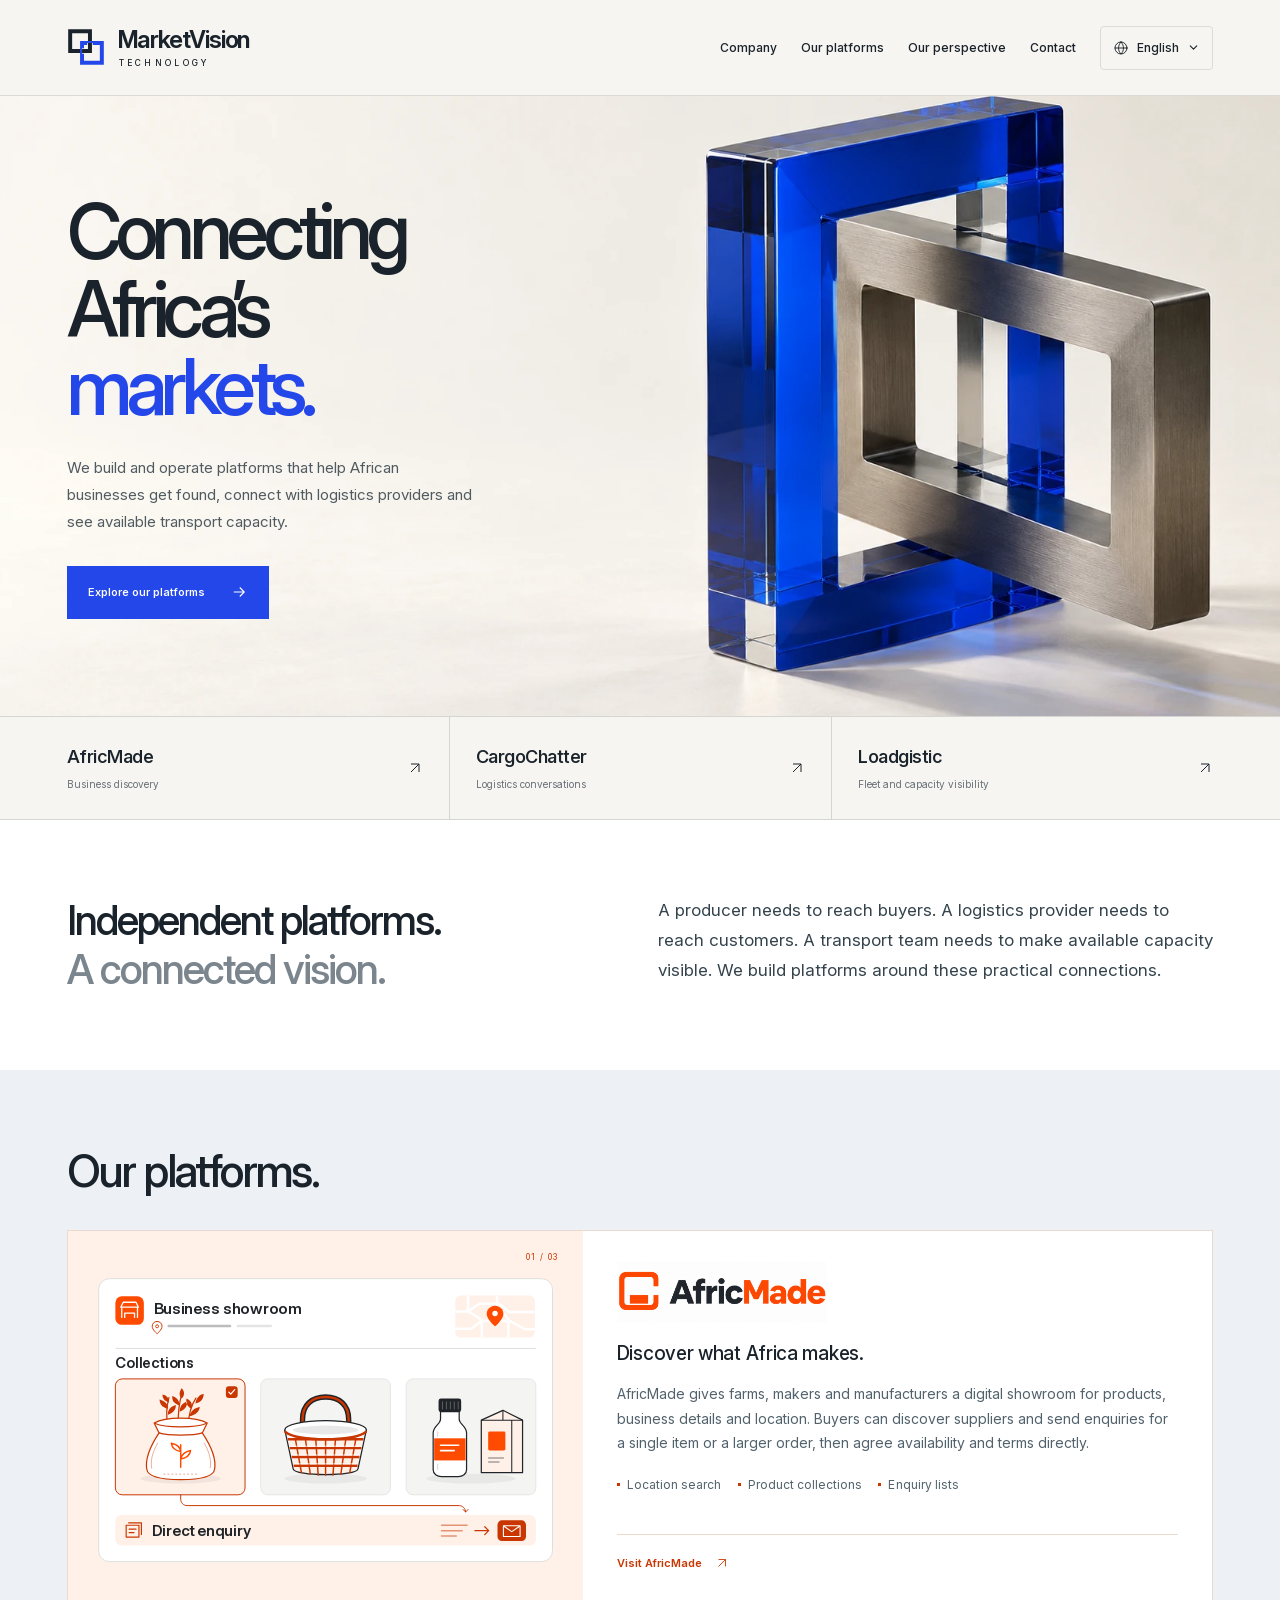
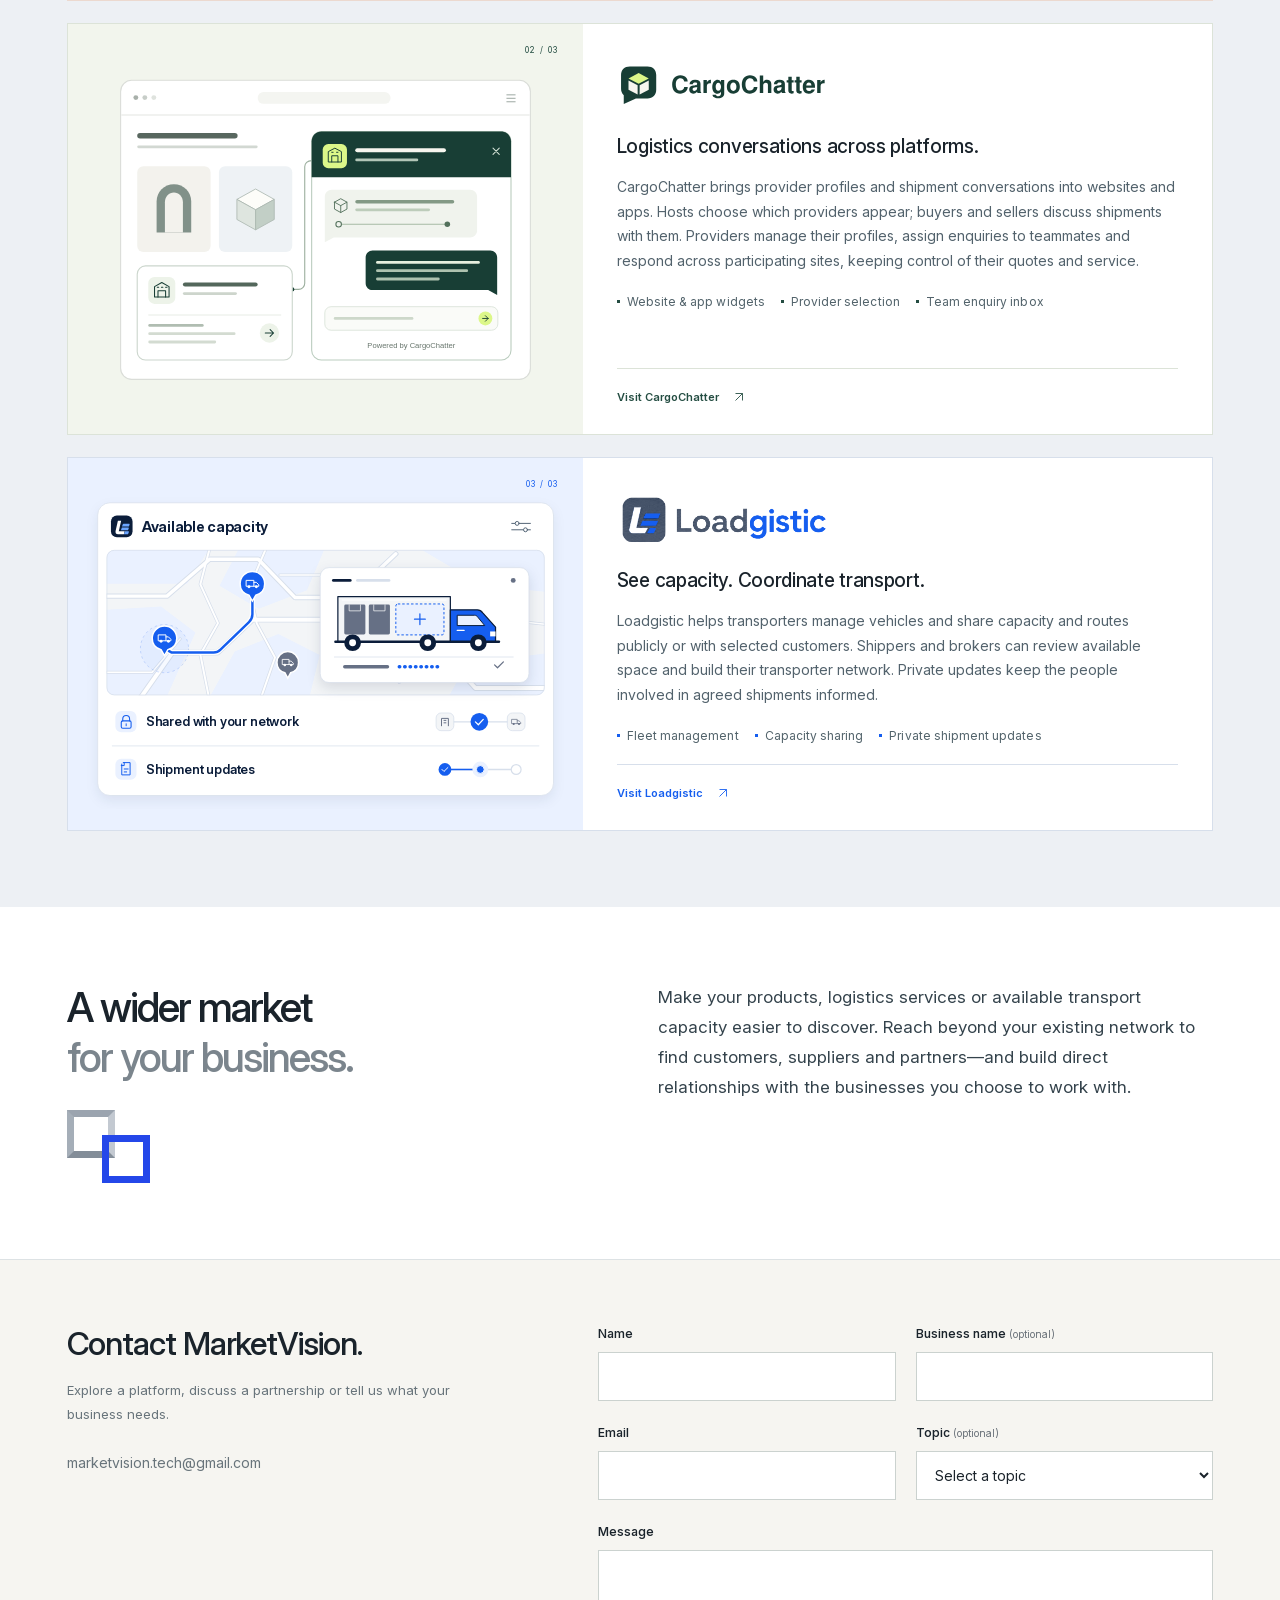
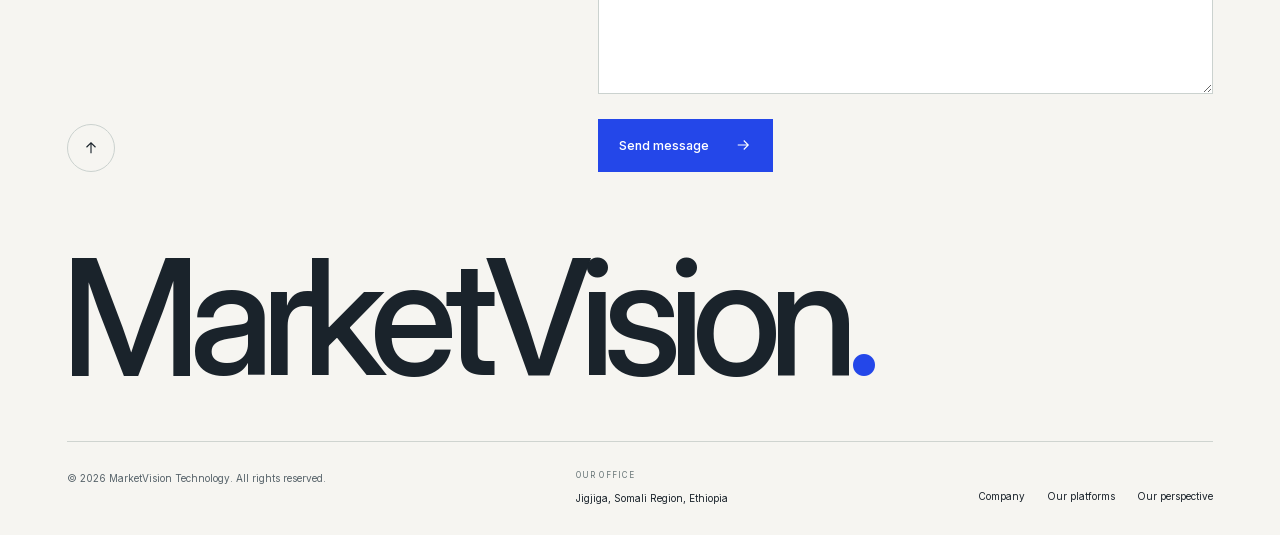
==== commit 902af6b6: "Refine the closing section and remove explanatory filler Use the approved wider-market message for p" ====
--- a/index.html
+++ b/index.html
@@ -5,19 +5,19 @@
   <meta name="viewport" content="width=device-width, initial-scale=1">
   <meta name="theme-color" content="#f6f5f1">
   <title>MarketVision Technology — Connecting Africa’s Markets</title>
-  <meta name="description" content="MarketVision owns and operates AfricMade, CargoChatter and Loadgistic: platforms for business discovery, logistics conversations and transport visibility across African trade.">
+  <meta name="description" content="MarketVision builds technology for African commerce and logistics. Explore AfricMade, CargoChatter and Loadgistic.">
   <meta property="og:type" content="website">
   <meta property="og:title" content="MarketVision Technology — Connecting Africa’s Markets">
-  <meta property="og:description" content="MarketVision owns and operates AfricMade, CargoChatter and Loadgistic: platforms for business discovery, logistics conversations and transport visibility across African trade.">
+  <meta property="og:description" content="MarketVision builds technology for African commerce and logistics. Explore AfricMade, CargoChatter and Loadgistic.">
   <meta property="og:url" content="https://marketvisiontech.com/">
   <meta property="og:image" content="https://marketvisiontech.com/assets/marketvision-connect.webp">
   <meta property="og:image:alt" content="Interlocking blue and metal frames">
   <link rel="canonical" href="https://marketvisiontech.com/">
   <link rel="icon" type="image/svg+xml" href="./assets/mark.svg">
   <link rel="preload" href="./assets/inter-variable.woff2" as="font" type="font/woff2" crossorigin>
-  <link rel="stylesheet" href="./styles.css?v=20261028-concise-portfolio">
-  <script type="application/json" id="site-copy">{"nav.open": "Open navigation", "nav.close": "Close navigation", "validation.required": "Please fill in this field.", "validation.email": "Please enter a valid email address.", "validation.invalid": "Please check this field.", "validation.tooLong": "Please shorten this entry.", "form.check": "Please check the highlighted fields.", "form.sendingButton": "Sending…", "form.unavailable": "The form is unavailable right now. Please try again later.", "form.refreshError": "We couldn’t send your message. Please refresh the page and try again.", "form.sending": "Sending your message…", "form.rejected": "Your message wasn’t sent. Your text is still in the form. Please try again.", "form.success": "Thanks. Your message has been sent.", "form.timeout": "We couldn’t confirm that your message was sent. Your text is still in the form. Please try again later.", "form.error": "We couldn’t confirm that your message was sent. Your text is still in the form. Please try again.", "form.send": "Send message", "nav.perspective": "Our perspective"}</script><script src="./languages.js?v=20261028-concise-portfolio" defer></script><script src="./script.js?v=20261028-concise-portfolio" defer></script>
-<meta property="og:locale" content="en_US"><link rel="alternate" hreflang="en" href="https://marketvisiontech.com/"><link rel="alternate" hreflang="am" href="https://marketvisiontech.com/am/"><meta property="og:locale:alternate" content="am_ET"><link rel="alternate" hreflang="om" href="https://marketvisiontech.com/om/"><meta property="og:locale:alternate" content="om_ET"><link rel="alternate" hreflang="so" href="https://marketvisiontech.com/so/"><meta property="og:locale:alternate" content="so_ET"><link rel="alternate" hreflang="x-default" href="https://marketvisiontech.com/"><link rel="stylesheet" href="./languages.css?v=20261028-concise-portfolio"></head>
+  <link rel="stylesheet" href="./styles.css?v=20261029-focused-copy">
+  <script type="application/json" id="site-copy">{"nav.open": "Open navigation", "nav.close": "Close navigation", "validation.required": "Please fill in this field.", "validation.email": "Please enter a valid email address.", "validation.invalid": "Please check this field.", "validation.tooLong": "Please shorten this entry.", "form.check": "Please check the highlighted fields.", "form.sendingButton": "Sending…", "form.unavailable": "The form is unavailable right now. Please try again later.", "form.refreshError": "We couldn’t send your message. Please refresh the page and try again.", "form.sending": "Sending your message…", "form.rejected": "Your message wasn’t sent. Your text is still in the form. Please try again.", "form.success": "Thanks. Your message has been sent.", "form.timeout": "We couldn’t confirm that your message was sent. Your text is still in the form. Please try again later.", "form.error": "We couldn’t confirm that your message was sent. Your text is still in the form. Please try again.", "form.send": "Send message", "nav.perspective": "Our perspective"}</script><script src="./languages.js?v=20261029-focused-copy" defer></script><script src="./script.js?v=20261029-focused-copy" defer></script>
+<meta property="og:locale" content="en_US"><link rel="alternate" hreflang="en" href="https://marketvisiontech.com/"><link rel="alternate" hreflang="am" href="https://marketvisiontech.com/am/"><meta property="og:locale:alternate" content="am_ET"><link rel="alternate" hreflang="om" href="https://marketvisiontech.com/om/"><meta property="og:locale:alternate" content="om_ET"><link rel="alternate" hreflang="so" href="https://marketvisiontech.com/so/"><meta property="og:locale:alternate" content="so_ET"><link rel="alternate" hreflang="x-default" href="https://marketvisiontech.com/"><link rel="stylesheet" href="./languages.css?v=20261029-focused-copy"></head>
 <body>
   <a class="skip-link" href="#main">Skip to content</a>
   <header class="site-header">
@@ -65,7 +65,6 @@
         </div>
         <div class="company-copy">
           <p class="company-intro">A producer needs to reach buyers. A logistics provider needs to reach customers. A transport team needs to make available capacity visible. We build platforms around these practical connections.</p>
-          <p class="company-role">MarketVision owns, develops and operates each platform. Each works on its own, with a shared purpose: putting useful information and commercial relationships within reach.</p>
         </div>
       </div>
     </section>
@@ -75,7 +74,6 @@
 <div>
 <h2 id="platforms-title">Our platforms.</h2>
 </div>
-<p>Three focused platforms. Use what fits your business.</p>
 </div>
         <div class="platform-collection">
           <article id="africmade" class="platform platform-africmade">
@@ -358,14 +356,13 @@
     <section class="perspective section-space" id="perspective" aria-labelledby="perspective-title">
   <div class="wrap perspective-grid">
     <div class="perspective-heading">
-      <h2 id="perspective-title">More choice<br><span class="muted-heading">for African trade.</span></h2>
+      <h2 id="perspective-title">A wider market<br><span class="muted-heading">for your business.</span></h2>
       <div class="perspective-squares" aria-hidden="true">
 <span></span><span></span>
 </div>
     </div>
     <div class="perspective-copy">
-      <p>Farmers, makers and manufacturers should be able to reach customers beyond their immediate networks—and choose the platforms and transport partners that suit them.</p>
-      <p>We are building toward that wider access, one practical connection at a time.</p>
+      <p>Make your products, logistics services or available transport capacity easier to discover. Reach beyond your existing network to find customers, suppliers and partners—and build direct relationships with the businesses you choose to work with.</p>
     </div>
   </div>
 </section></main>
